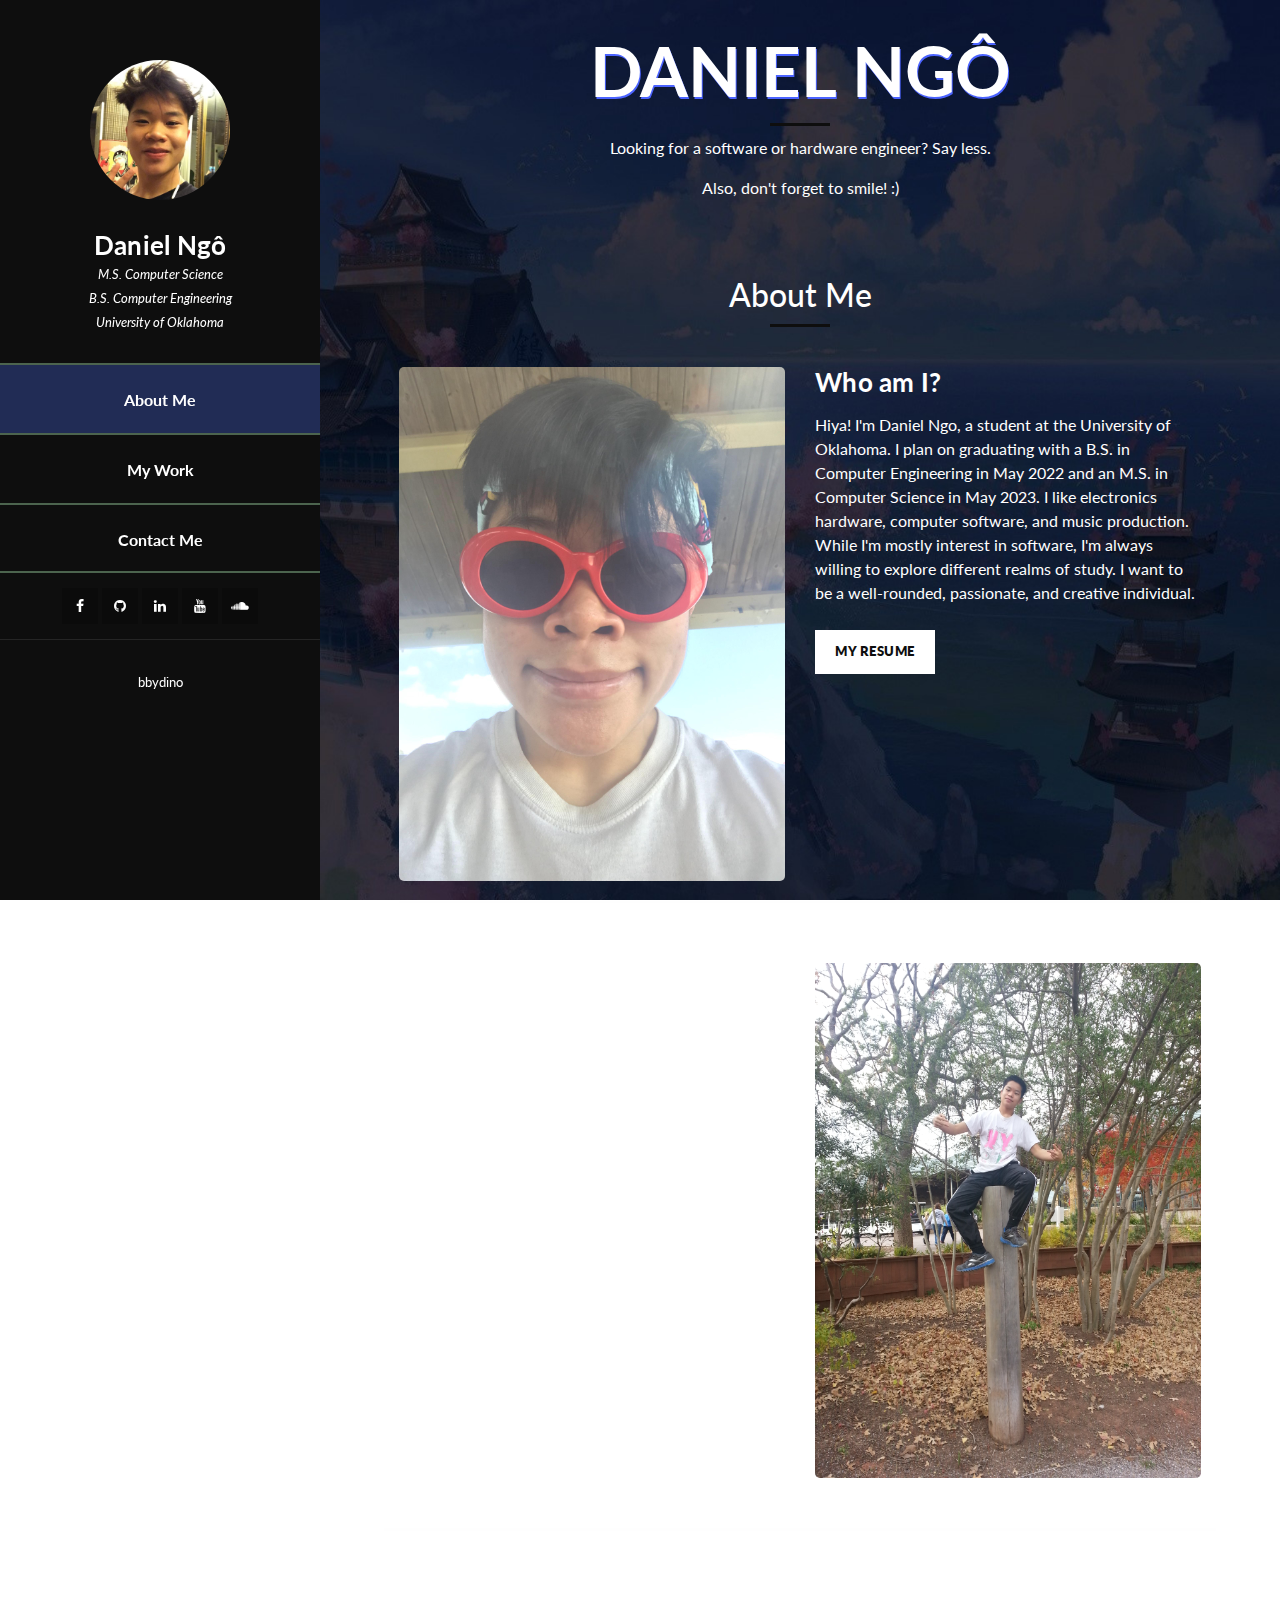
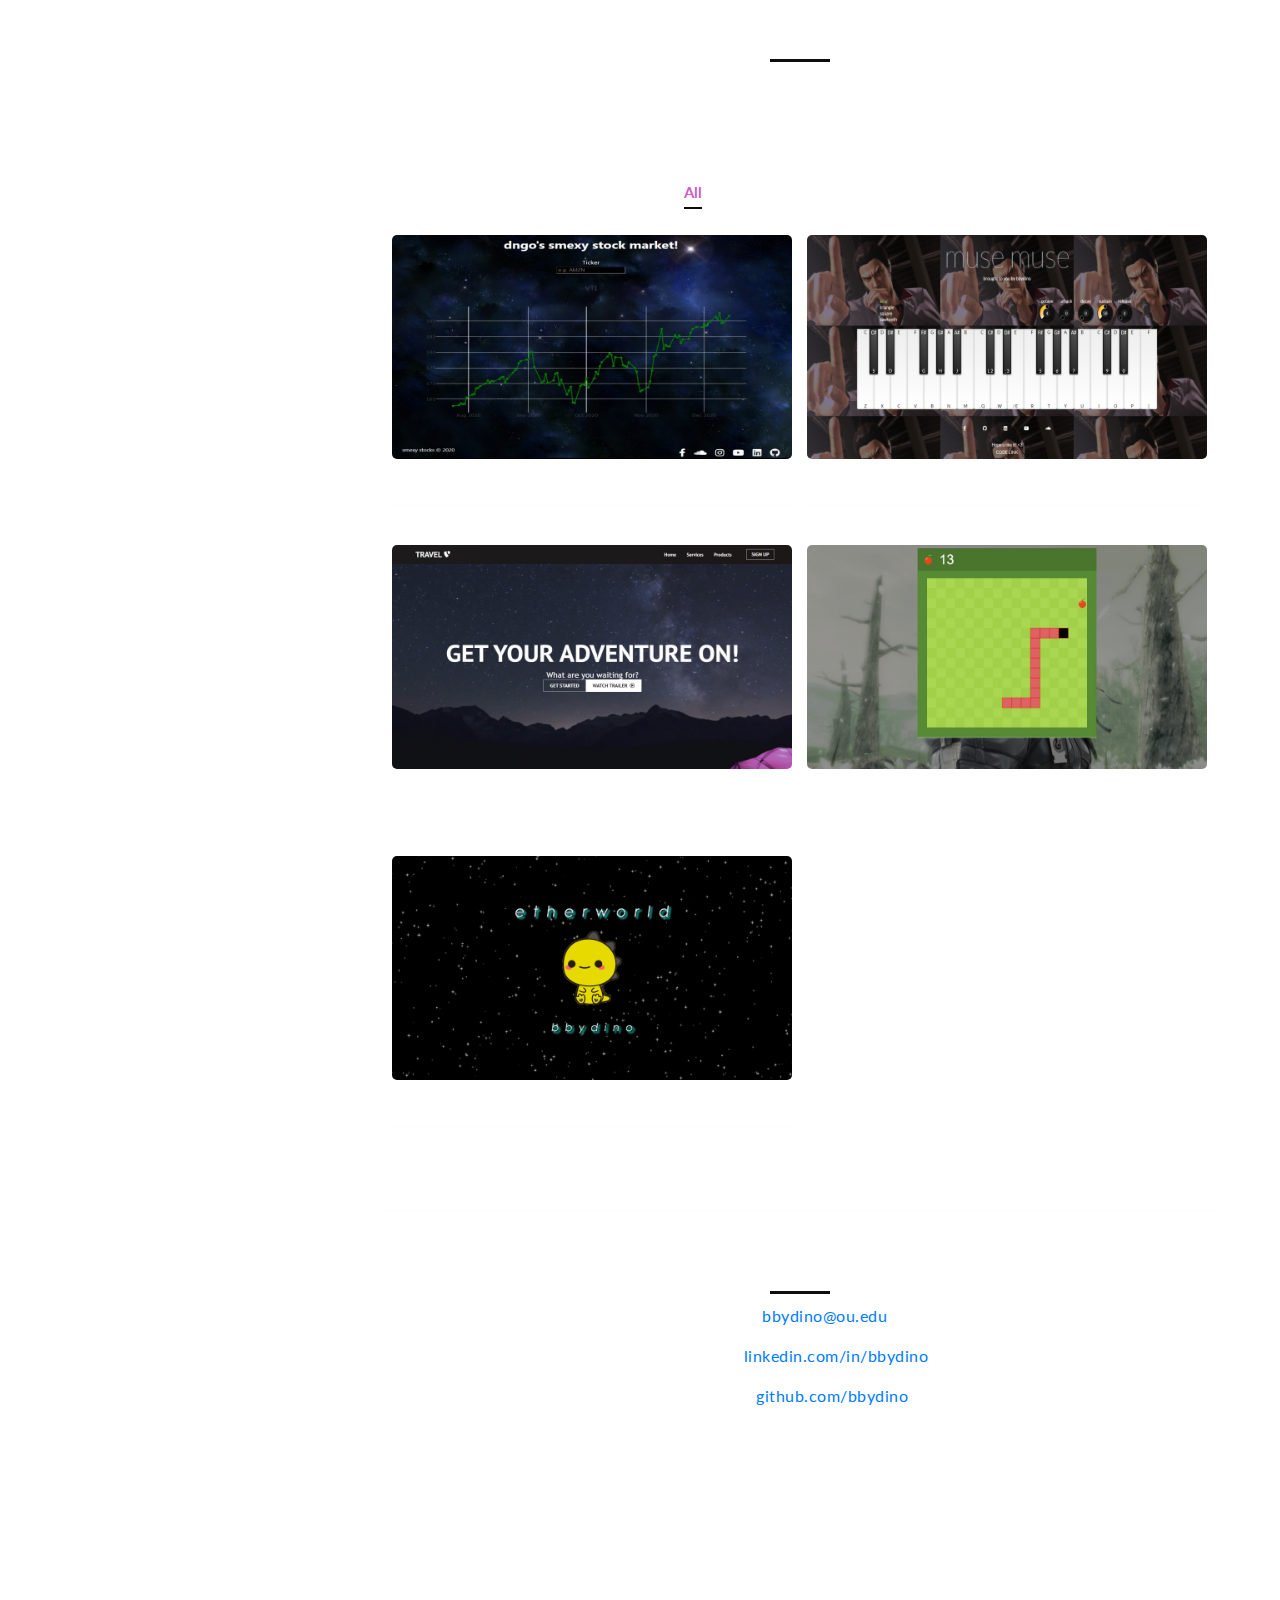
==== index.html @ cb44afbd "update bio, refactor links" ====
<!DOCTYPE html>
<html lang="en">
  <head>
    <meta charset="utf-8" />
    <meta
      name="viewport"
      content="width=device-width, initial-scale=1, shrink-to-fit=no"
    />
    <meta name="description" content="" />
    <meta name="author" content="" />
    <link
      href="https://fonts.googleapis.com/css?family=Lato:100,300,400,700,900"
      rel="stylesheet"
    />

    <title>dngo's website</title>
    <!-- favicon -->
    <link rel="shortcut icon" type="image/jpg" href="assets/icon/favicon.ico" />

    <!--Reflux Template:https://templatemo.com/tm-531-reflux-->
    <!-- Bootstrap core CSS -->
    <link href="vendor/bootstrap/css/bootstrap.css" rel="stylesheet" />

    <!-- Additional CSS Files -->
    <link rel="stylesheet" href="assets/css/fontawesome.css" />
    <link rel="stylesheet" href="assets/css/index.css" />
    <link rel="stylesheet" href="assets/css/owl.css" />
    <link rel="stylesheet" href="assets/css/lightbox.css" />
  </head>

  <body>
    <div id="page-wrapper">
      <!-- Sidebar Menu -->
      <div class="responsive-nav">
        <i class="fa fa-bars" id="menu-toggle"></i>
        <div id="menu" class="menu">
          <i class="fa fa-times" id="menu-close"></i>
          <div class="container">
            <div class="image">
              <a
                href="https://drive.google.com/file/d/1GhgTKdZ8LrlodWj_olLoWz854H2quX6W/view"
                target="_blank"
              >
                <img
                  src="assets/images/me.jpg"
                  alt="my-beautiful-pic"
                  title="Click to view my resume!"
              /></a>
            </div>
            <div class="author-content">
              <h4>Daniel Ngô</h4>
              <span>M.S. Computer Science</span><br />
              <span>B.S. Computer Engineering</span><br />
              <span>University of Oklahoma</span><br />
            </div>
            <nav class="main-nav" role="navigation">
              <ul class="main-menu">
                <li><a href="#section1">About Me</a></li>
                <!-- <li><a href="#section2">My Skills</a></li> -->
                <li><a href="#section3">My Work</a></li>
                <li><a href="#section4">Contact Me</a></li>
              </ul>
            </nav>
            <div class="social-network">
              <ul class="soial-icons">
                <li>
                  <a
                    href="https://www.youtube.com/watch?v=dQw4w9WgXcQ"
                    target="_blank"
                    ><i class="fa fa-facebook"></i
                  ></a>
                </li>
                <li>
                  <a href="https://github.com/bbydino" target="_blank"
                    ><i class="fa fa-github"></i
                  ></a>
                </li>
                <li>
                  <a href="https://www.linkedin.com/in/bbydino/" target="_blank"
                    ><i class="fa fa-linkedin"></i
                  ></a>
                </li>
                <li>
                  <a
                    href="https://www.youtube.com/channel/UCTwC-PFmfAUMYmHUl1r_cZw"
                    target="_blank"
                  >
                    <i class="fa fa-youtube"></i>
                  </a>
                </li>
                <li>
                  <a href="https://soundcloud.com/bbydinobeats" target="_blank"
                    ><i class="fa fa-soundcloud"></i
                  ></a>
                </li>
              </ul>
            </div>
            <div class="copyright-text">
              <p>bbydino</p>
            </div>
          </div>
        </div>
      </div>

      <!--ABOUT ME-->
      <section class="section about-me" data-section="section1">
        <div class="container">
          <div class="section-heading">
            <h1>DANIEL NGÔ</h1>
            <div class="line-dec"></div>
            <p>Looking for a software or hardware engineer? Say less.</p>
            <p>Also, don't forget to smile! :)</p>
          </div>
          <div class="section-heading">
            <h2>About Me</h2>
            <div class="line-dec"></div>
          </div>
          <div class="left-image-post">
            <div class="row">
              <div class="col-md-6">
                <div class="left-image">
                  <img
                    src="assets/images/handsome_man.jpg"
                    alt="me being a nerd"
                  />
                </div>
              </div>
              <div class="col-md-6">
                <div class="right-text">
                  <h4>Who am I?</h4>
                  <p>
                    Hiya! I'm Daniel Ngo, a student at the University of
                    Oklahoma. I plan on graduating with a B.S. in Computer
                    Engineering in May 2022 and an M.S. in Computer Science in
                    May 2023. I like electronics hardware, computer software,
                    and music production. While I'm mostly interest in software,
                    I'm always willing to explore different realms of study. I
                    want to be a well-rounded, passionate, and creative
                    individual.
                  </p>
                  <div class="white-button">
                    <a
                      href="https://drive.google.com/file/d/1GhgTKdZ8LrlodWj_olLoWz854H2quX6W/view"
                      target="_blank"
                      >My Resume</a
                    >
                  </div>
                </div>
              </div>
            </div>
          </div>
          <div class="right-image-post">
            <div class="row">
              <div class="col-md-6">
                <div class="left-text">
                  <h4>The origins of <i>bbydino</i></h4>
                  <p>
                    My nickname is bbydino, pronounced as "baby dino". When I
                    was 13, some of my friends told me that I looked like
                    mixture of a duck and a dinosaur, which I thought was pretty
                    funny. They called me 'duckosaurus', but I was like, "yo
                    that doesn't sound as swaggy." Since people also said that I
                    had a baby face (still do), they called me 'baby dinosaur'.
                    But 'baby dinosaur' still didn't feel cool enough, so
                    voila--the birth of bbydino.
                  </p>
                  <!-- <div class="white-button">
                  <a href="#">Read More</a>
                </div> -->
                </div>
              </div>
              <div class="col-md-6">
                <div class="right-image">
                  <img
                    src="assets/images/bbydino_climbs_a_stick.jpg"
                    alt="a baby dinosaur. or duckosaurus?"
                  />
                </div>
              </div>
            </div>
          </div>
        </div>
      </section>

      <!--SKILLZ-->
      <!--<section class="section my-services" data-section="section2">
      <div class="container">
        <div class="section-heading">
          <h2>My Skills</h2>
          <div class="line-dec"></div>
          <span></span>
        </div>
        <div class="row">
          <div class="col-md-6">
            <div class="service-item">
              <div class="second-service-icon service-icon"></div>
              <h4></h4>
              <p>
              </p>
            </div>
          </div>
        </div>
      </div>
    </section>-->

      <!--PROJECTS-->
      <section class="section my-work" data-section="section3">
        <div class="container">
          <div class="section-heading">
            <h2>My Work</h2>
            <div class="line-dec"></div>
            <span>
              I don't have too many projects, but ya gotta start somewhere, am I
              right? Here is some of my work!
            </span>
          </div>
          <div class="row">
            <div class="isotope-wrapper">
              <form class="isotope-toolbar">
                <label
                  ><input
                    type="radio"
                    data-type="*"
                    checked=""
                    name="isotope-filter"
                  />
                  <span>all</span></label
                >
                <label
                  ><input
                    type="radio"
                    data-type="software"
                    name="isotope-filter"
                  />
                  <span>software</span></label
                >
                <label
                  ><input
                    type="radio"
                    data-type="music"
                    name="isotope-filter"
                  />
                  <span>music</span></label
                >
                <label
                  ><input
                    type="radio"
                    data-type="other"
                    name="isotope-filter"
                  />
                  <span>other</span></label
                >
              </form>
              <div class="isotope-box">
                <div class="isotope-item" data-type="software">
                  <figure class="snip1321">
                    <img
                      src="assets/images/smexy-stock-market.jpg"
                      alt="smexy-stock-market"
                    />
                    <figcaption>
                      <a
                        href="https://bbydino.github.io/smexy-stock-market/"
                        target="_blank"
                      >
                        <i class="fa fa-code"></i>
                        <h4>smexy stock market</h4>
                        <h6>React.js, Plotly.js</h6>
                      </a>
                      <span
                        >Web application built with React.js and Plotly.js that
                        uses AlphaVantage API calls to plot the 5-month history
                        of a NASDAQ stock.</span
                      >
                    </figcaption>
                  </figure>
                </div>
                <div class="isotope-item" data-type="software">
                  <figure class="snip1321">
                    <img src="assets/images/muse-muse.jpg" alt="muse-muse" />
                    <figcaption>
                      <a
                        href="https://bbydino.github.io/muse-muse"
                        target="_blank"
                      >
                        <i class="fa fa-code"></i>
                        <h4>muse muse</h4>
                        <h6>HTML5, CSS3, JavaScript</h6>
                      </a>
                      <span
                        >Polyphonic synthesizer with ADSR controls built with
                        WebAudio API!</span
                      >
                    </figcaption>
                  </figure>
                </div>
                <div class="isotope-item" data-type="software">
                  <figure class="snip1321">
                    <img
                      src="assets/images/react-travel-website.jpg"
                      alt="travel-web-app"
                    />
                    <figcaption>
                      <a
                        href="https://bbydino.github.io/react-travel-website"
                        target="_blank"
                      >
                        <i class="fa fa-code"></i>
                        <h4>travel website</h4>
                        <h6>React.js</h6>
                      </a>
                      <span
                        >Travel front-end web application built with
                        React.js.</span
                      >
                    </figcaption>
                  </figure>
                </div>
                <div class="isotope-item" data-type="software">
                  <figure class="snip1321">
                    <img
                      src="assets/images/snake-eater.jpg"
                      alt="snake-eater"
                    />
                    <figcaption>
                      <a
                        href="https://bbydino.github.io/snakeEater/"
                        target="_blank"
                      >
                        <i class="fa fa-code"></i>
                        <h4>snake eater</h4>
                        <h6>HTML5, CSS3, JavaScript</h6>
                      </a>
                      <span
                        >Snake game created with HTML5, CSS3, and Vanilla
                        JavaScript. Eat the apple and don't hit yourself or the
                        walls!</span
                      >
                    </figcaption>
                  </figure>
                </div>
                <div class="isotope-item" data-type="music">
                  <figure class="snip1321">
                    <img src="assets/images/etherworld.jpg" alt="etherworld" />
                    <figcaption>
                      <a
                        href="https://www.youtube.com/watch?v=NGUP_vxTa7c&ab_channel=bbydino"
                        target="_blank"
                      >
                        <i class="fa fa-music"></i>
                        <h4>etherworld [full beat tape]</h4>
                        <h6>FL Studio</h6>
                      </a>
                      <span
                        >chill, vibey hip-hop and dance beats, packed into 41
                        minutes!</span
                      >
                    </figcaption>
                  </figure>
                </div>
              </div>
            </div>
          </div>
        </div>
      </section>

      <!--CONTACT-->
      <section class="section contact-me" data-section="section4">
        <div class="container">
          <div class="section-heading">
            <h2>Contact Me</h2>
            <div class="line-dec"></div>
            <span>
              <p>
                Email:
                <a href="mailto:bbydino@ou.edu" target="_blank"
                  >bbydino@ou.edu</a
                >
              </p>
              <p>
                LinkedIn:
                <a href="https://www.linkedin.com/in/bbydino/" target="_blank"
                  >linkedin.com/in/bbydino</a
                >
              </p>
              <p>
                GitHub:
                <a href="https://github.com/bbydino" target="_blank"
                  >github.com/bbydino</a
                >
              </p>
            </span>
          </div>
        </div>
      </section>
    </div>

    <!-- Scripts -->
    <!-- Bootstrap core JavaScript -->
    <script src="vendor/jquery/jquery.js"></script>
    <script src="vendor/bootstrap/js/bootstrap.js"></script>

    <script src="assets/js/isotope.min.js"></script>
    <script src="assets/js/owl-carousel.js"></script>
    <script src="assets/js/lightbox.js"></script>
    <script src="assets/js/custom.js"></script>
    <script>
      //according to loftblog tut
      $(".main-menu li:first").addClass("active");

      var showSection = function showSection(section, isAnimate) {
        var direction = section.replace(/#/, ""),
          reqSection = $(".section").filter(
            '[data-section="' + direction + '"]'
          ),
          reqSectionPos = reqSection.offset().top - 0;

        if (isAnimate) {
          $("body, html").animate(
            {
              scrollTop: reqSectionPos,
            },
            800
          );
        } else {
          $("body, html").scrollTop(reqSectionPos);
        }
      };

      var checkSection = function checkSection() {
        $(".section").each(function () {
          var $this = $(this),
            topEdge = $this.offset().top - 80,
            bottomEdge = topEdge + $this.height(),
            wScroll = $(window).scrollTop();
          if (topEdge < wScroll && bottomEdge > wScroll) {
            var currentId = $this.data("section"),
              reqLink = $("a").filter("[href*=\\#" + currentId + "]");
            reqLink
              .closest("li")
              .addClass("active")
              .siblings()
              .removeClass("active");
          }
        });
      };

      $(".main-menu").on("click", "a", function (e) {
        e.preventDefault();
        showSection($(this).attr("href"), true);
      });

      $(window).scroll(function () {
        checkSection();
      });
    </script>
  </body>
</html>
---- assets/css/index.css ----
/*

https://templatemo.com/

modified by dngo

*/

@import url(fontawesome.css);
@import url("https://fonts.googleapis.com/css?family=Lato:100,300,400,700,900");

body {
  font-family: 'Lato', sans-serif;
}

#page-wrapper {
  background: url(../images/bg1.jpg) no-repeat center center fixed;
  -webkit-background-size: cover;
  -moz-background-size: cover;
  -o-background-size: cover;
  background-size: cover;
  width: 100%;
}


/* Basic */

body {
  overflow-x: hidden;
}

input,
select,
textarea {
  outline: none;
}

a,
a:hover {
  text-decoration: none;
}

p {
  font-size: 16px;
  line-height: 24px;
  color: #fff;
}

h4 {
  font-size: 26px;
  font-weight: 700;
  color: #fff;
  letter-spacing: 0.25px;
}

img {
  width: 100%;
  overflow: hidden;
}

ul {
  padding: 0;
  margin: 0;
  list-style: none;
}

ul li {
  display: inline-block;
}

html {
  -webkit-box-sizing: border-box;
  -moz-box-sizing: border-box;
  box-sizing: border-box;
}

*,
*:before,
*:after {
  -webkit-box-sizing: inherit;
  -moz-box-sizing: inherit;
  box-sizing: inherit;
}

.clearfix {
  zoom: 1;
}

.clearfix:before,
.clearfix:after {
  content: "";
  display: table;
}

.clearfix:after {
  clear: both;
}

.container {
  margin: 0 auto;
}

.main-nav {
  text-align: center;
}

.main-nav li:last-child a {
  border-bottom: 2px solid #4c644e;
}

.main-nav li {
  display: block;
}

.main-nav li a {
  height: 70px;
  line-height: 70px;
  display: inline-block;
  font-size: 16px;
  font-weight: 700;
  color: #fff;
  width: 100%;
  transition: all 0.5s;
  border-top: 2px solid #4c644e;
}

.main-nav li:hover a,
.main-nav li.active a {
  background: #212c55;
  color: #fff;
}

/* Sidebar Menu */

.menu .image {
  margin-top: 60px;
}

.menu .image img {
  width: 140px;
  height: 140px;
  border-radius: 50%;
  text-align: center;
}

.menu .author-content {
  margin: 30px 0px 30px 0px;
}

.menu .author-content h4 {
  margin-bottom: 0px;
}

.menu .author-content span {
  font-size: 13px;
  font-style: italic;
  color: #fff;
}

.menu .social-network {
  margin-top: 15px;
}

.menu .social-network ul li {
  margin: 0 3px;
}

.menu .social-network ul li a {
  width: 40px;
  height: 40px;
  display: inline-block;
  text-align: center;
  line-height: 40px;
  background-color: #00000033;
  color: #fff;
  font-size: 14px;
  transition: all 0.5s;
}

.menu .social-network ul li a:hover {
  background-color: #fff;
  color: #3c4c85;
}

.menu .copyright-text {
  position: relative;
  margin-top: 15px;
}

.menu .copyright-text p {
  border-top: 1px solid #fafafa1a;
  display: inline-block;
  width: 100%;
  padding-left: 30px;
  padding-right: 30px;
  padding-top: 30px;
  font-size: 13px;
}

.menu:before,
.menu:after {
  content: "";
  display: table;
}

.menu:after {
  clear: both;
}

.menu a {
  text-decoration: none;
  color: inherit;
}

.menu {
  text-align: center;
}

.menu::-webkit-scrollbar {
  display: none;
}

.menu {
  left: 10%;
  -webkit-transition: -webkit-transform 233ms cubic-bezier(0, 0, 0.21, 1);
  -webkit-overflow-scrolling: touch;
  background-color: #0e0e0e;
  box-sizing: border-box;
  height: 100vh;
  max-height: 100vh !important;
  max-width: 80vw !important;
  min-width: 45px !important;
  outline: none;
  overflow-x: hidden !important;
  overflow-y: auto !important;
  padding: 0;
  position: fixed !important;
  top: calc(0px);
  width: 20%;
  will-change: transform;
  z-index: 9999 !important;
}

.menu-toggle {
  color: #fff;
  cursor: pointer;
  font-size: 25px;
  position: fixed;
  right: 25px;
  top: 25px;
}

#menu-toggle {
  z-index: 999;
  cursor: pointer;
  position: fixed;
  top: 0;
  left: 0;
  color: #0e0e0e;
  background-color: #3c4c85;
  width: 60px;
  height: 60px;
  text-align: center;
  display: inline-block;
  line-height: 60px;
}

.menu-close {
  cursor: pointer;
}

#menu-close {
  cursor: pointer;
  text-align: right;
  color: #0e0e0e;
  background-color: #3c4c85;
  width: 100%;
  height: 60px;
  text-align: center;
  display: inline-block;
  line-height: 60px;
}


/* Section */

.section {
  color: #fff;
  width: 55%;
  right: 10%;
  left: 35%;
  position: relative;
  min-height: 100vh;
  padding-bottom: 50px;
  border-bottom: 3px solid rgba(250, 250, 250, 0.25);
}

.section-heading {
  text-align: center;
  padding: 30px 20px 30px 20px;
}

.section-heading h1 {
  font-size: 69px;
  font-weight: 700;
  color: #fff;
  text-shadow: 1.5px 1.5px 0px #4b63ff;
}

.section-heading h2 {
  font-size: 32px;
  font-weight: 500;
  color: #fff;
}

.section-heading .line-dec {
  width: 60px;
  height: 3px;
  background-color: #0e0e0e;
  margin: 10px auto;
}

.section-heading span {
  margin-top: 5px;
  font-size: 16px;
  color: #fff;
  letter-spacing: 0.5px;
}


/* Buttons */

.white-button a {
  display: inline-block;
  padding: 12px 20px;
  background-color: #fff;
  color: #0e0e0e;
  font-size: 13px;
  font-weight: 800;
  letter-spacing: 0.5px;
  text-transform: uppercase;
  transition: all 0.5s;
}

.white-button a:hover {
  background-color: #0e0e0e;
  color: #fff;
}

button {
  display: inline-block;
  padding: 10px 20px;
  background-color: #fff;
  color: #0e0e0e;
  font-size: 12px;
  font-weight: 800;
  letter-spacing: 0.5px;
  text-transform: uppercase;
  transition: all 0.5s;
  border: none;
  outline: none;
  cursor: pointer;
}

button:hover {
  outline: none;
  background-color: #0e0e0e;
  color: #fff;
}

/* Left & Right Post */

.right-image-post {
  margin-top: 20px;
  padding-top: 60px;
  border-top: 2px solid #fafafa1a;
}

.left-image img,
.right-image img {
  border-radius: 5px;
}

.right-image-post h4,
.left-image-post h4 {
  margin-top: 30px;
}

.right-image-post p,
.left-image-post p {
  margin-top: 20px;
}

.right-image-post .white-button,
.left-image-post .white-button {
  margin-top: 30px;
}


/* Services */

.my-services .col-md-6 {
  padding-left: 5px;
  padding-right: 5px;
}

.service-item {
  margin-bottom: 10px;
  padding: 50px;
  background-color: #fafafa1a;
  transition: all 0.5s;
}

.service-item h4 {
  transition: all 0.5s;
}

.service-item p {
  transition: all 0.5s;
}

.service-item:hover {
  background-color: #fff;
}

.service-item:hover h4 {
  color: #1e1e1e;
}

.service-item:hover p {
  color: #4a4a4a;
}

.service-item .service-icon {
  width: 70px;
  height: 70px;
  display: inline-block;
  margin-bottom: 30px;
  background-size: cover;
  background-repeat: no-repeat;
  transition: all 0.5s;
}

.service-item .first-service-icon {
  background-image: url(../images/first-white-icon.png);
}

.service-item:hover .first-service-icon {
  background-image: url(../images/first-main-icon.png);
}

.service-item .second-service-icon {
  background-image: url(../images/second-white-icon.png);
}

.service-item:hover .second-service-icon {
  background-image: url(../images/second-main-icon.png);
}

.service-item .third-service-icon {
  background-image: url(../images/third-white-icon.png);
}

.service-item:hover .third-service-icon {
  background-image: url(../images/third-main-icon.png);
}

.service-item .fourth-service-icon {
  background-image: url(../images/fourth-white-icon.png);
}

.service-item:hover .fourth-service-icon {
  background-image: url(../images/fourth-main-icon.png);
}

/* My Work */

section.my-work .section-heading {
  text-align: center;
  padding: 80px 45px 50px 45px;
}

.isotope-wrapper {
  position: relative;
  width: 100%;
  margin: auto;
}

.isotope-toolbar input[type="radio"] {
  display: none;
}

.isotope-toolbar span {
  text-transform: capitalize;
  display: inline-block;
  margin-right: 15px;
  padding-bottom: 3px;
  font-size: 15px;
  font-weight: 700;
  border-bottom: 2px solid transparent;
  transform: ease-in-out 0.5s;
  cursor: pointer;
}

.isotope-toolbar input[type="radio"]:checked+span {
  color: #ce5dc4;
  border-bottom: 2px solid #0e0e0e;
}

.isotope-box {
  position: relative;
  width: 100%;
}

.isotope-toolbar {
  text-align: center;
  margin: 10px;
}

.isotope-toolbar p {
  border-top: 1px solid #fff;
  padding-top: 15px;
}

.isotope-toolbar a {
  color: #fff;
}

.isotope-item {
  position: relative;
  width: 48%;
  margin: 1%;
  border-bottom: 2px solid #fafafa1a;
  padding-bottom: 30px;
  margin-bottom: 30px;
}

.isotope-item img {
  top: 0;
  left: 0;
  width: 100%;
  height: 100%;
  border-radius: 5px;
}

.lazyload {
  background: #f7f7f7;
}

.lazyloading {
  background: #f7f7f7 url(//afarkas.github.io/lazysizes/assets/imgs/loader.gif) no-repeat center;
  min-height: 60px;
}

figure.snip1321 {
  overflow: hidden;
  text-align: center;
  -webkit-perspective: 50em;
  perspective: 50em;
}

figure.snip1321 * {
  -webkit-box-sizing: padding-box;
  box-sizing: padding-box;
  -webkit-transition: all 0.2s ease-out;
  transition: all 0.2s ease-out;
}

figure.snip1321 figcaption {
  top: 50%;
  left: 20px;
  right: 20px;
  position: absolute;
  opacity: 0;
  z-index: 1;
}

figure.snip1321 h4 {
  margin-top: 15px;
  margin-bottom: 5px;
  color: #232323;
}

figure.snip1321 h6 {
  margin-top: 5px;
  margin-bottom: 5px;
  color: #5983e4;
}

figure.snip1321 span {
  font-size: 14px;
  font-style: italic;
  display: block;
  color: #7a7a7a;
}

figure.snip1321 i {
  position: relative !important;
  font-size: 18px;
  background-color: #0e0e0e;
  width: 40px;
  height: 40px;
  display: inline-block;
  text-align: center;
  line-height: 40px;
  border-radius: 5px;
  color: #ce5dc4;
}

figure.snip1321:after {
  background-color: #e2fffd;
  position: absolute;
  content: "";
  display: block;
  top: 20px;
  left: 20px;
  right: 20px;
  bottom: 20px;
  -webkit-transition: all 0.4s ease-in-out;
  transition: all 0.4s ease-in-out;
  -webkit-transform: rotateX(-90deg);
  transform: rotateX(-90deg);
  -webkit-transform-origin: 50% 50%;
  -ms-transform-origin: 50% 50%;
  transform-origin: 50% 50%;
  opacity: 0;
}

figure.snip1321 a {
  left: 0;
  right: 0;
  top: 0;
  bottom: 0;
  z-index: 1;
}

figure.snip1321:hover figcaption,
figure.snip1321.hover figcaption {
  -webkit-transform: translateY(-50%);
  transform: translateY(-50%);
  opacity: 1;
  -webkit-transition-delay: 0.2s;
  transition-delay: 0.2s;
}

figure.snip1321:hover:after,
figure.snip1321.hover:after {
  -webkit-transform: rotateX(0);
  transform: rotateX(0);
  opacity: 0.9;
}


/* Contact Me */

section.contact-me {
  border-bottom: none;
}

#contact input {
  background-color: #fafafa1a;
  border: 1px solid #fafafa;
  border-radius: 0px;
  margin-bottom: 30px;
  color: #fff;
  font-size: 14px;
  height: 40px;
  line-height: 40px;
  width: 100%;
  padding-left: 15px;
}

#contact input:focus {
  outline: none;
  box-shadow: none;
}

#contact textarea {
  background-color: #fafafa1a;
  border: 1px solid #fafafa;
  border-radius: 0px;
  margin-bottom: 30px;
  color: #fff;
  font-size: 14px;
  height: 180px;
  max-height: 220px;
  line-height: 40px;
  width: 100%;
  padding-left: 15px;
}

#contact textarea:focus {
  outline: none;
  box-shadow: none;
}

#contact {
  text-align: center;
}

@media screen and (max-width: 1680px) {
  .menu {
    left: 5%;
  }

  .section {
    color: #fff;
    width: 65%;
    right: 5%;
    left: 30%;
  }
}

@media screen and (max-width: 1680px) and (min-width: 846px) {
  .menu .social-network ul li a {
    width: 36px;
    height: 36px;
    line-height: 36px;
  }

  .menu .social-network ul li {
    margin: 0;
  }

  .menu .image {
    margin-top: 60px;
  }
}

@media screen and (max-width: 1280px) {
  .menu {
    left: 0%;
  }

  .right-image-post h4,
  .left-image-post h4 {
    margin-top: 0px;
  }

  .right-image-post p,
  .left-image-post p {
    margin-top: 15px;
  }

  .right-image-post .white-button,
  .left-image-post .white-button {
    margin-top: 25px;
  }

}

.menu .container {
  padding-left: 0;
  padding-right: 0;
}

@media screen and (max-width: 1280px) and (min-width: 846px) {
  .menu {
    width: 25%;
  }
}

#menu-toggle,
#menu-close {
  display: none;
}

@media screen and (max-width: 845px) {

  #menu-toggle,
  #menu-close {
    display: inline-block;
  }

  .menu {
    width: 320px;
    -webkit-transform: translateX(-100%) !important;
    transform: translateX(-100%) !important;
    transition: -webkit-transform 233ms cubic-bezier(0, 0, 0.21, 1);
    transition: transform 233ms cubic-bezier(0, 0, 0.21, 1);
    transition: transform 233ms cubic-bezier(0, 0, 0.21, 1), -webkit-transform 233ms cubic-bezier(0, 0, 0.21, 1);
  }

  .menu .image {
    margin-top: 40px;
  }

  .menu .image img {
    width: 120px;
    height: 120px;
  }

  .menu .author-content {
    margin: 20px 0px 40px 0px;
  }

  .menu .container {
    padding-left: 15px;
    padding-right: 15px;
  }

  .menu.open {
    display: inline-block;
    -webkit-transform: translateX(0) !important;
    transform: translateX(0) !important;
  }

  .responsive-nav {
    display: inline-block;
  }

  .section {
    width: 94%;
    right: 3%;
    left: 3%;
  }

  .isotope-item {
    width: 94%;
    margin: 3%;
  }

  .left-image-post img {
    margin-bottom: 30px;
  }

  .right-image-post img {
    margin-top: 30px;
  }

  .isotope-item {
    border-bottom: none;
    text-align: center;
  }

  .isotope-toolbar {
    margin-bottom: 20px;
  }
}
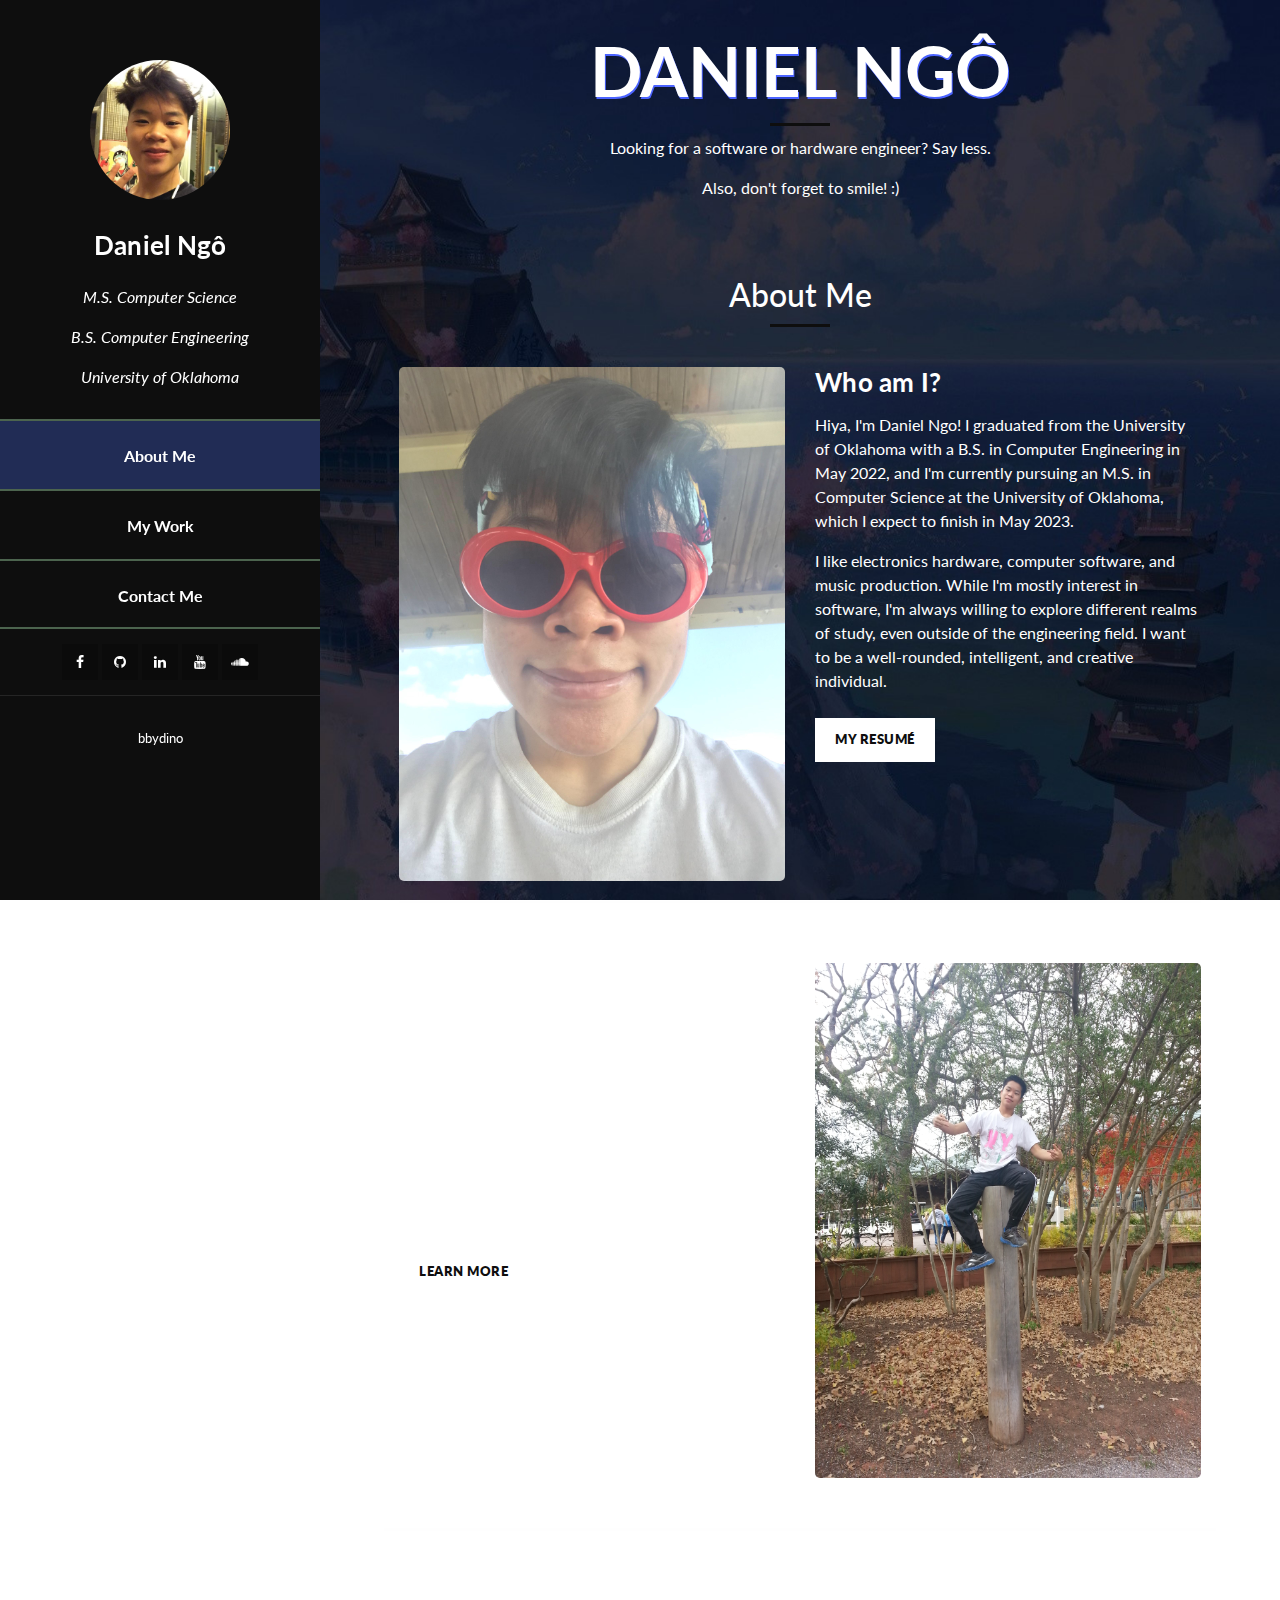
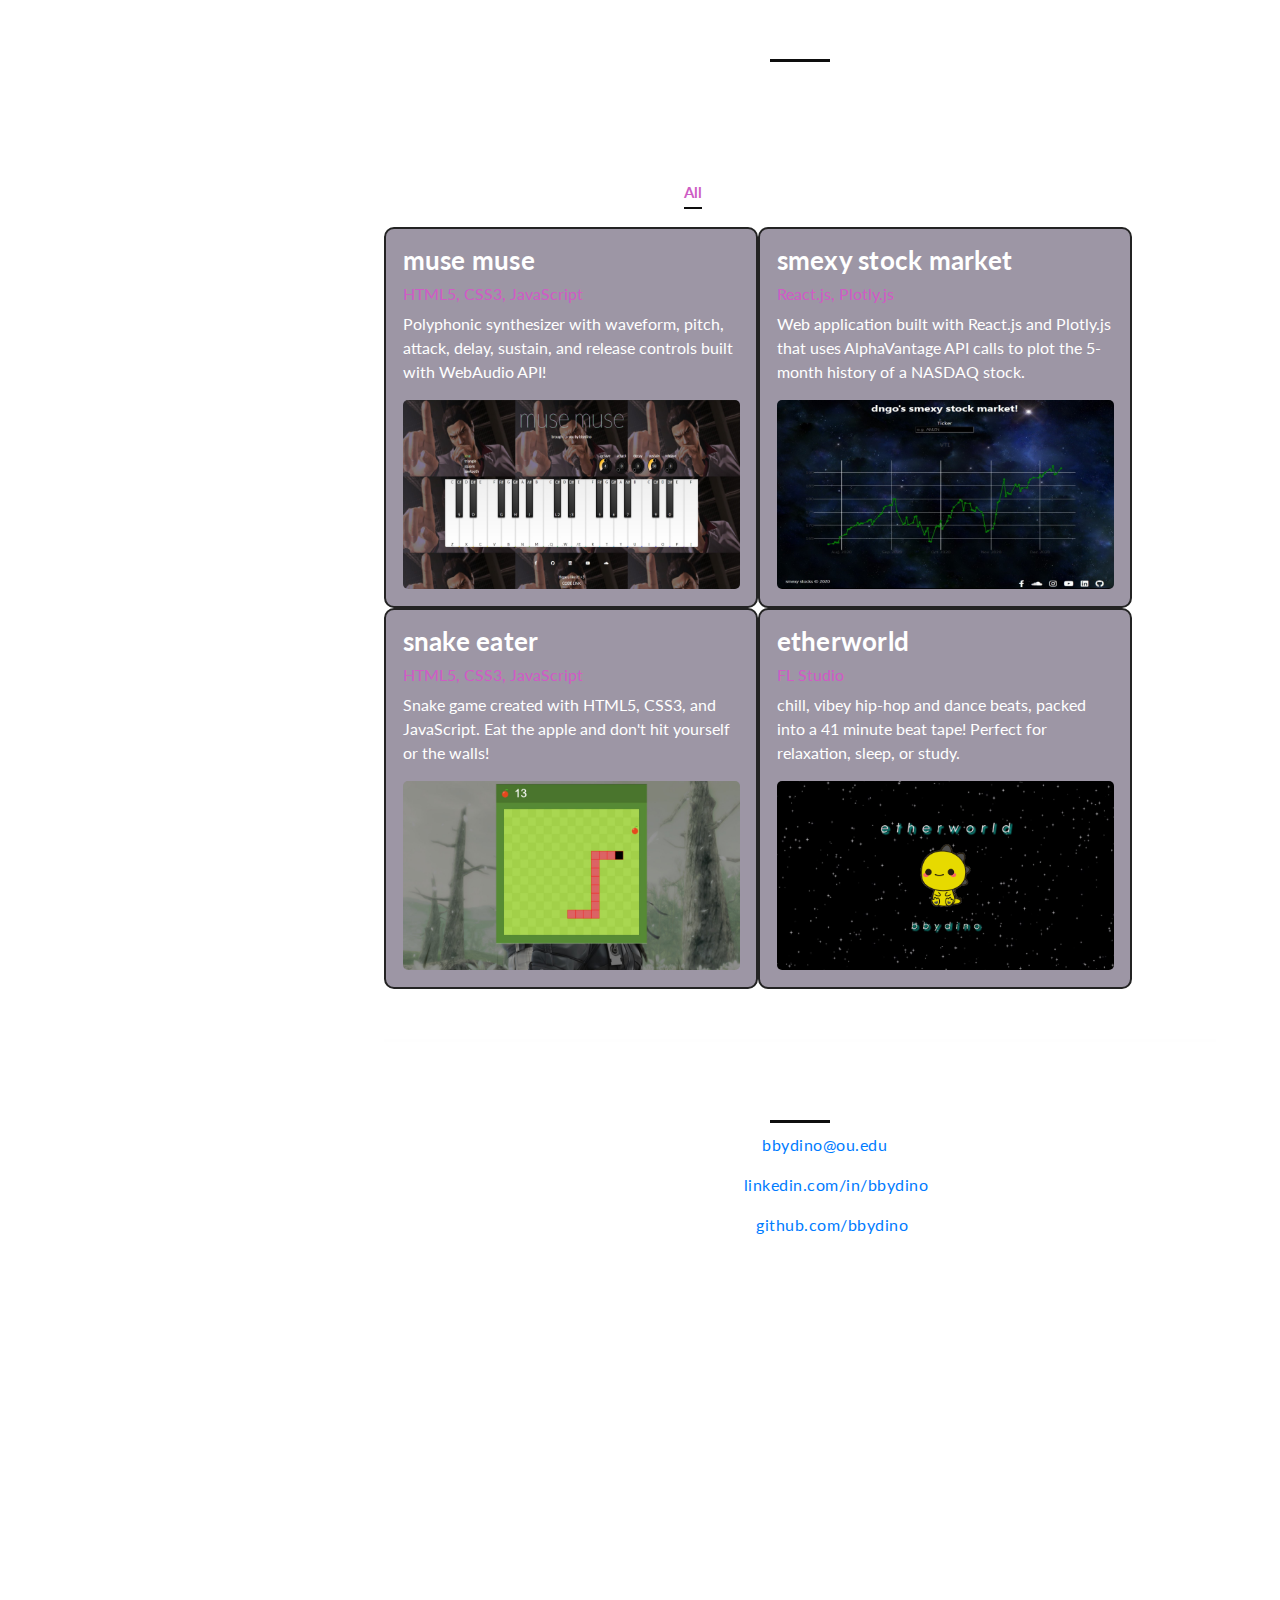
==== commit d4523d0b: "update portfolio" ====
--- a/index.html
+++ b/index.html
@@ -38,20 +38,24 @@
           <div class="container">
             <div class="image">
               <a
-                href="https://drive.google.com/file/d/1GhgTKdZ8LrlodWj_olLoWz854H2quX6W/view"
+                href="https://drive.google.com/file/d/1wBU7l2FKnvH_5rLoYobMo-94vIuB-Ub2/view"
                 target="_blank"
               >
                 <img
                   src="assets/images/me.jpg"
                   alt="my-beautiful-pic"
                   title="Click to view my resume!"
-              /></a>
+                />
+              </a>
             </div>
             <div class="author-content">
               <h4>Daniel Ngô</h4>
-              <span>M.S. Computer Science</span><br />
-              <span>B.S. Computer Engineering</span><br />
-              <span>University of Oklahoma</span><br />
+              <br />
+              <p><i>M.S. Computer Science</i></p>
+              <p><i>B.S. Computer Engineering</i></p>
+              <a href="https://www.ou.edu/" target="_blank">
+                <p><i>University of Oklahoma</i></p>
+              </a>
             </div>
             <nav class="main-nav" role="navigation">
               <ul class="main-menu">
@@ -67,18 +71,22 @@
                   <a
                     href="https://www.youtube.com/watch?v=dQw4w9WgXcQ"
                     target="_blank"
-                    ><i class="fa fa-facebook"></i
-                  ></a>
+                  >
+                    <i class="fa fa-facebook"></i>
+                  </a>
                 </li>
                 <li>
-                  <a href="https://github.com/bbydino" target="_blank"
-                    ><i class="fa fa-github"></i
-                  ></a>
+                  <a href="https://github.com/bbydino" target="_blank">
+                    <i class="fa fa-github"></i>
+                  </a>
                 </li>
                 <li>
-                  <a href="https://www.linkedin.com/in/bbydino/" target="_blank"
-                    ><i class="fa fa-linkedin"></i
-                  ></a>
+                  <a
+                    href="https://www.linkedin.com/in/bbydino/"
+                    target="_blank"
+                  >
+                    <i class="fa fa-linkedin"></i>
+                  </a>
                 </li>
                 <li>
                   <a
@@ -89,9 +97,9 @@
                   </a>
                 </li>
                 <li>
-                  <a href="https://soundcloud.com/bbydinobeats" target="_blank"
-                    ><i class="fa fa-soundcloud"></i
-                  ></a>
+                  <a href="https://soundcloud.com/bbydinobeats" target="_blank">
+                    <i class="fa fa-soundcloud"></i>
+                  </a>
                 </li>
               </ul>
             </div>
@@ -129,21 +137,26 @@
                 <div class="right-text">
                   <h4>Who am I?</h4>
                   <p>
-                    Hiya! I'm Daniel Ngo, a student at the University of
-                    Oklahoma. I plan on graduating with a B.S. in Computer
-                    Engineering in May 2022 and an M.S. in Computer Science in
-                    May 2023. I like electronics hardware, computer software,
-                    and music production. While I'm mostly interest in software,
-                    I'm always willing to explore different realms of study. I
-                    want to be a well-rounded, passionate, and creative
-                    individual.
+                    Hiya, I'm Daniel Ngo! I graduated from the University of
+                    Oklahoma with a B.S. in Computer Engineering in May 2022,
+                    and I'm currently pursuing an M.S. in Computer Science at
+                    the University of Oklahoma, which I expect to finish in May
+                    2023.
+                  </p>
+                  <p>
+                    I like electronics hardware, computer software, and music
+                    production. While I'm mostly interest in software, I'm
+                    always willing to explore different realms of study, even
+                    outside of the engineering field. I want to be a
+                    well-rounded, intelligent, and creative individual.
                   </p>
                   <div class="white-button">
                     <a
-                      href="https://drive.google.com/file/d/1GhgTKdZ8LrlodWj_olLoWz854H2quX6W/view"
+                      href="https://drive.google.com/file/d/1wBU7l2FKnvH_5rLoYobMo-94vIuB-Ub2/view"
                       target="_blank"
-                      >My Resume</a
                     >
+                      My Resumé
+                    </a>
                   </div>
                 </div>
               </div>
@@ -153,20 +166,33 @@
             <div class="row">
               <div class="col-md-6">
                 <div class="left-text">
-                  <h4>The origins of <i>bbydino</i></h4>
+                  <h4>
+                    The origins of
+                    <i>bbydino</i>
+                  </h4>
                   <p>
-                    My nickname is bbydino, pronounced as "baby dino". When I
-                    was 13, some of my friends told me that I looked like
-                    mixture of a duck and a dinosaur, which I thought was pretty
-                    funny. They called me 'duckosaurus', but I was like, "yo
-                    that doesn't sound as swaggy." Since people also said that I
-                    had a baby face (still do), they called me 'baby dinosaur'.
-                    But 'baby dinosaur' still didn't feel cool enough, so
-                    voila--the birth of bbydino.
+                    My nickname is
+                    <i>bbydino</i>
+                    , pronounced as "baby dino". When I was 13, some of my
+                    friends told me that I looked like mixture of a duck and a
+                    dinosaur, which I thought was pretty funny. They called me
+                    'duckosaurus', but I was like, "yo that doesn't sound as
+                    swaggy." Since people also said that I had a baby face
+                    (still do), they called me 'baby dinosaur'. But 'baby
+                    dinosaur' still didn't feel cool enough, so
+                    <i>voila</i>
+                    --the birth of
+                    <i><b>bbydino</b></i>
+                    .
                   </p>
-                  <!-- <div class="white-button">
-                  <a href="#">Read More</a>
-                </div> -->
+                  <div class="white-button">
+                    <a
+                      href="https://www.youtube.com/watch?v=nK4eHWKsfl0"
+                      target="_blank"
+                    >
+                      Learn More
+                    </a>
+                  </div>
                 </div>
               </div>
               <div class="col-md-6">
@@ -217,147 +243,100 @@
           <div class="row">
             <div class="isotope-wrapper">
               <form class="isotope-toolbar">
-                <label
-                  ><input
-                    type="radio"
-                    data-type="*"
-                    checked=""
-                    name="isotope-filter"
-                  />
-                  <span>all</span></label
-                >
-                <label
-                  ><input
+                <label>
+                  <input type="radio" data-type="*" name="isotope-filter" />
+                  <span>all</span>
+                </label>
+                <label>
+                  <input
                     type="radio"
                     data-type="software"
                     name="isotope-filter"
                   />
-                  <span>software</span></label
-                >
-                <label
-                  ><input
-                    type="radio"
-                    data-type="music"
-                    name="isotope-filter"
-                  />
-                  <span>music</span></label
-                >
-                <label
-                  ><input
-                    type="radio"
-                    data-type="other"
-                    name="isotope-filter"
-                  />
-                  <span>other</span></label
-                >
+                  <span>software</span>
+                </label>
+                <label>
+                  <input type="radio" data-type="music" name="isotope-filter" />
+                  <span>music</span>
+                </label>
+                <label>
+                  <input type="radio" data-type="other" name="isotope-filter" />
+                  <span>other</span>
+                </label>
               </form>
               <div class="isotope-box">
                 <div class="isotope-item" data-type="software">
-                  <figure class="snip1321">
-                    <img
-                      src="assets/images/smexy-stock-market.jpg"
-                      alt="smexy-stock-market"
-                    />
-                    <figcaption>
-                      <a
-                        href="https://bbydino.github.io/smexy-stock-market/"
-                        target="_blank"
-                      >
-                        <i class="fa fa-code"></i>
-                        <h4>smexy stock market</h4>
-                        <h6>React.js, Plotly.js</h6>
-                      </a>
-                      <span
-                        >Web application built with React.js and Plotly.js that
-                        uses AlphaVantage API calls to plot the 5-month history
-                        of a NASDAQ stock.</span
-                      >
-                    </figcaption>
-                  </figure>
+                  <a href="https://bbydino.github.io/muse-muse" target="_blank">
+                    <h4>muse muse</h4>
+                    <h6>HTML5, CSS3, JavaScript</h6>
+                    <p>
+                      Polyphonic synthesizer with waveform, pitch, attack,
+                      delay, sustain, and release controls built with WebAudio
+                      API!
+                    </p>
+                    <div>
+                      <img src="assets/images/muse-muse.jpg" alt="muse-muse" />
+                    </div>
+                  </a>
                 </div>
                 <div class="isotope-item" data-type="software">
-                  <figure class="snip1321">
-                    <img src="assets/images/muse-muse.jpg" alt="muse-muse" />
-                    <figcaption>
-                      <a
-                        href="https://bbydino.github.io/muse-muse"
-                        target="_blank"
-                      >
-                        <i class="fa fa-code"></i>
-                        <h4>muse muse</h4>
-                        <h6>HTML5, CSS3, JavaScript</h6>
-                      </a>
-                      <span
-                        >Polyphonic synthesizer with ADSR controls built with
-                        WebAudio API!</span
-                      >
-                    </figcaption>
-                  </figure>
+                  <a
+                    href="https://bbydino.github.io/smexy-stock-market/"
+                    target="_blank"
+                  >
+                    <h4>smexy stock market</h4>
+                    <h6>React.js, Plotly.js</h6>
+                    <p>
+                      Web application built with React.js and Plotly.js that
+                      uses AlphaVantage API calls to plot the 5-month history of
+                      a NASDAQ stock.
+                    </p>
+                    <div>
+                      <img
+                        src="assets/images/smexy-stock-market.jpg"
+                        alt="smexy-stock-market"
+                      />
+                    </div>
+                  </a>
                 </div>
                 <div class="isotope-item" data-type="software">
-                  <figure class="snip1321">
-                    <img
-                      src="assets/images/react-travel-website.jpg"
-                      alt="travel-web-app"
-                    />
-                    <figcaption>
-                      <a
-                        href="https://bbydino.github.io/react-travel-website"
-                        target="_blank"
-                      >
-                        <i class="fa fa-code"></i>
-                        <h4>travel website</h4>
-                        <h6>React.js</h6>
-                      </a>
-                      <span
-                        >Travel front-end web application built with
-                        React.js.</span
-                      >
-                    </figcaption>
-                  </figure>
-                </div>
-                <div class="isotope-item" data-type="software">
-                  <figure class="snip1321">
-                    <img
-                      src="assets/images/snake-eater.jpg"
-                      alt="snake-eater"
-                    />
-                    <figcaption>
-                      <a
-                        href="https://bbydino.github.io/snakeEater/"
-                        target="_blank"
-                      >
-                        <i class="fa fa-code"></i>
-                        <h4>snake eater</h4>
-                        <h6>HTML5, CSS3, JavaScript</h6>
-                      </a>
-                      <span
-                        >Snake game created with HTML5, CSS3, and Vanilla
-                        JavaScript. Eat the apple and don't hit yourself or the
-                        walls!</span
-                      >
-                    </figcaption>
-                  </figure>
-                </div>
-                <div class="isotope-item" data-type="music">
-                  <figure class="snip1321">
-                    <img src="assets/images/etherworld.jpg" alt="etherworld" />
-                    <figcaption>
-                      <a
-                        href="https://www.youtube.com/watch?v=NGUP_vxTa7c&ab_channel=bbydino"
-                        target="_blank"
-                      >
-                        <i class="fa fa-music"></i>
-                        <h4>etherworld [full beat tape]</h4>
-                        <h6>FL Studio</h6>
-                      </a>
-                      <span
-                        >chill, vibey hip-hop and dance beats, packed into 41
-                        minutes!</span
-                      >
-                    </figcaption>
-                  </figure>
-                </div>
+                  <a
+                    href="https://bbydino.github.io/snakeEater/"
+                    target="_blank"
+                  >
+                    <h4>snake eater</h4>
+                    <h6>HTML5, CSS3, JavaScript</h6>
+                    <p>
+                      Snake game created with HTML5, CSS3, and JavaScript. Eat
+                      the apple and don't hit yourself or the walls!
+                    </p>
+                    <div>
+                      <img
+                        src="assets/images/snake-eater.jpg"
+                        alt="snake-eater"
+                      />
+                    </div>
+                  </a>
+                </div>
+                <a
+                  href="https://www.youtube.com/watch?v=NGUP_vxTa7c&ab_channel=bbydino"
+                  target="_blank"
+                >
+                  <div class="isotope-item" data-type="music">
+                    <h4>etherworld</h4>
+                    <h6>FL Studio</h6>
+                    <p>
+                      chill, vibey hip-hop and dance beats, packed into a 41
+                      minute beat tape! Perfect for relaxation, sleep, or study.
+                    </p>
+                    <div>
+                      <img
+                        src="assets/images/etherworld.jpg"
+                        alt="etherworld"
+                      />
+                    </div>
+                  </div>
+                </a>
               </div>
             </div>
           </div>
@@ -373,21 +352,21 @@
             <span>
               <p>
                 Email:
-                <a href="mailto:bbydino@ou.edu" target="_blank"
-                  >bbydino@ou.edu</a
-                >
+                <a href="mailto:bbydino@ou.edu" target="_blank">
+                  bbydino@ou.edu
+                </a>
               </p>
               <p>
                 LinkedIn:
-                <a href="https://www.linkedin.com/in/bbydino/" target="_blank"
-                  >linkedin.com/in/bbydino</a
-                >
+                <a href="https://www.linkedin.com/in/bbydino/" target="_blank">
+                  linkedin.com/in/bbydino
+                </a>
               </p>
               <p>
                 GitHub:
-                <a href="https://github.com/bbydino" target="_blank"
-                  >github.com/bbydino</a
-                >
+                <a href="https://github.com/bbydino" target="_blank">
+                  github.com/bbydino
+                </a>
               </p>
             </span>
           </div>
@@ -405,10 +384,7 @@
     <script src="assets/js/lightbox.js"></script>
     <script src="assets/js/custom.js"></script>
     <script>
-      //according to loftblog tut
-      $(".main-menu li:first").addClass("active");
-
-      var showSection = function showSection(section, isAnimate) {
+      function showSection(section, isAnimate) {
         var direction = section.replace(/#/, ""),
           reqSection = $(".section").filter(
             '[data-section="' + direction + '"]'
@@ -425,9 +401,9 @@
         } else {
           $("body, html").scrollTop(reqSectionPos);
         }
-      };
-
-      var checkSection = function checkSection() {
+      }
+
+      function checkSection() {
         $(".section").each(function () {
           var $this = $(this),
             topEdge = $this.offset().top - 80,
@@ -443,7 +419,17 @@
               .removeClass("active");
           }
         });
-      };
+      }
+
+      function resizeHeights(selector) {
+        let heights = $(selector)
+          .map(function () {
+            return $(this).height();
+          })
+          .get();
+
+        $(selector).height(Math.max.apply(null, heights));
+      }
 
       $(".main-menu").on("click", "a", function (e) {
         e.preventDefault();
@@ -453,6 +439,16 @@
       $(window).scroll(function () {
         checkSection();
       });
+
+      $(".main-menu li:first").addClass("active");
+
+      $(window).load(function () {
+        // make isotope items same height
+        resizeHeights(".isotope-item");
+
+        // click "all" so position of isotope items is correct
+        $("input[data-type='*']").click();
+      });
     </script>
   </body>
 </html>
--- a/assets/css/index.css
+++ b/assets/css/index.css
@@ -10,7 +10,7 @@
 @import url("https://fonts.googleapis.com/css?family=Lato:100,300,400,700,900");
 
 body {
-  font-family: 'Lato', sans-serif;
+  font-family: "Lato", sans-serif;
 }
 
 #page-wrapper {
@@ -21,7 +21,6 @@
   background-size: cover;
   width: 100%;
 }
-
 
 /* Basic */
 
@@ -281,7 +280,6 @@
   line-height: 60px;
 }
 
-
 /* Section */
 
 .section {
@@ -326,7 +324,6 @@
   color: #fff;
   letter-spacing: 0.5px;
 }
-
 
 /* Buttons */
 
@@ -396,7 +393,6 @@
   margin-top: 30px;
 }
 
-
 /* Services */
 
 .my-services .col-md-6 {
@@ -502,7 +498,7 @@
   cursor: pointer;
 }
 
-.isotope-toolbar input[type="radio"]:checked+span {
+.isotope-toolbar input[type="radio"]:checked + span {
   color: #ce5dc4;
   border-bottom: 2px solid #0e0e0e;
 }
@@ -528,11 +524,20 @@
 
 .isotope-item {
   position: relative;
-  width: 48%;
-  margin: 1%;
-  border-bottom: 2px solid #fafafa1a;
-  padding-bottom: 30px;
-  margin-bottom: 30px;
+  width: 45%;
+  padding: 2%;
+  margin: 0;
+  background-color: #12002469;
+  border: 2px solid #232323;
+  border-radius: 10px;
+}
+
+.isotope-item:hover {
+  background-color: #2b005669;
+}
+
+.isotope-item h6 {
+  color: #ce5dc4;
 }
 
 .isotope-item img {
@@ -548,108 +553,10 @@
 }
 
 .lazyloading {
-  background: #f7f7f7 url(//afarkas.github.io/lazysizes/assets/imgs/loader.gif) no-repeat center;
+  background: #f7f7f7 url(//afarkas.github.io/lazysizes/assets/imgs/loader.gif)
+    no-repeat center;
   min-height: 60px;
 }
-
-figure.snip1321 {
-  overflow: hidden;
-  text-align: center;
-  -webkit-perspective: 50em;
-  perspective: 50em;
-}
-
-figure.snip1321 * {
-  -webkit-box-sizing: padding-box;
-  box-sizing: padding-box;
-  -webkit-transition: all 0.2s ease-out;
-  transition: all 0.2s ease-out;
-}
-
-figure.snip1321 figcaption {
-  top: 50%;
-  left: 20px;
-  right: 20px;
-  position: absolute;
-  opacity: 0;
-  z-index: 1;
-}
-
-figure.snip1321 h4 {
-  margin-top: 15px;
-  margin-bottom: 5px;
-  color: #232323;
-}
-
-figure.snip1321 h6 {
-  margin-top: 5px;
-  margin-bottom: 5px;
-  color: #5983e4;
-}
-
-figure.snip1321 span {
-  font-size: 14px;
-  font-style: italic;
-  display: block;
-  color: #7a7a7a;
-}
-
-figure.snip1321 i {
-  position: relative !important;
-  font-size: 18px;
-  background-color: #0e0e0e;
-  width: 40px;
-  height: 40px;
-  display: inline-block;
-  text-align: center;
-  line-height: 40px;
-  border-radius: 5px;
-  color: #ce5dc4;
-}
-
-figure.snip1321:after {
-  background-color: #e2fffd;
-  position: absolute;
-  content: "";
-  display: block;
-  top: 20px;
-  left: 20px;
-  right: 20px;
-  bottom: 20px;
-  -webkit-transition: all 0.4s ease-in-out;
-  transition: all 0.4s ease-in-out;
-  -webkit-transform: rotateX(-90deg);
-  transform: rotateX(-90deg);
-  -webkit-transform-origin: 50% 50%;
-  -ms-transform-origin: 50% 50%;
-  transform-origin: 50% 50%;
-  opacity: 0;
-}
-
-figure.snip1321 a {
-  left: 0;
-  right: 0;
-  top: 0;
-  bottom: 0;
-  z-index: 1;
-}
-
-figure.snip1321:hover figcaption,
-figure.snip1321.hover figcaption {
-  -webkit-transform: translateY(-50%);
-  transform: translateY(-50%);
-  opacity: 1;
-  -webkit-transition-delay: 0.2s;
-  transition-delay: 0.2s;
-}
-
-figure.snip1321:hover:after,
-figure.snip1321.hover:after {
-  -webkit-transform: rotateX(0);
-  transform: rotateX(0);
-  opacity: 0.9;
-}
-
 
 /* Contact Me */
 
@@ -746,7 +653,6 @@
   .left-image-post .white-button {
     margin-top: 25px;
   }
-
 }
 
 .menu .container {
@@ -766,7 +672,6 @@
 }
 
 @media screen and (max-width: 845px) {
-
   #menu-toggle,
   #menu-close {
     display: inline-block;
@@ -778,7 +683,8 @@
     transform: translateX(-100%) !important;
     transition: -webkit-transform 233ms cubic-bezier(0, 0, 0.21, 1);
     transition: transform 233ms cubic-bezier(0, 0, 0.21, 1);
-    transition: transform 233ms cubic-bezier(0, 0, 0.21, 1), -webkit-transform 233ms cubic-bezier(0, 0, 0.21, 1);
+    transition: transform 233ms cubic-bezier(0, 0, 0.21, 1),
+      -webkit-transform 233ms cubic-bezier(0, 0, 0.21, 1);
   }
 
   .menu .image {
@@ -836,4 +742,4 @@
   .isotope-toolbar {
     margin-bottom: 20px;
   }
-}+}
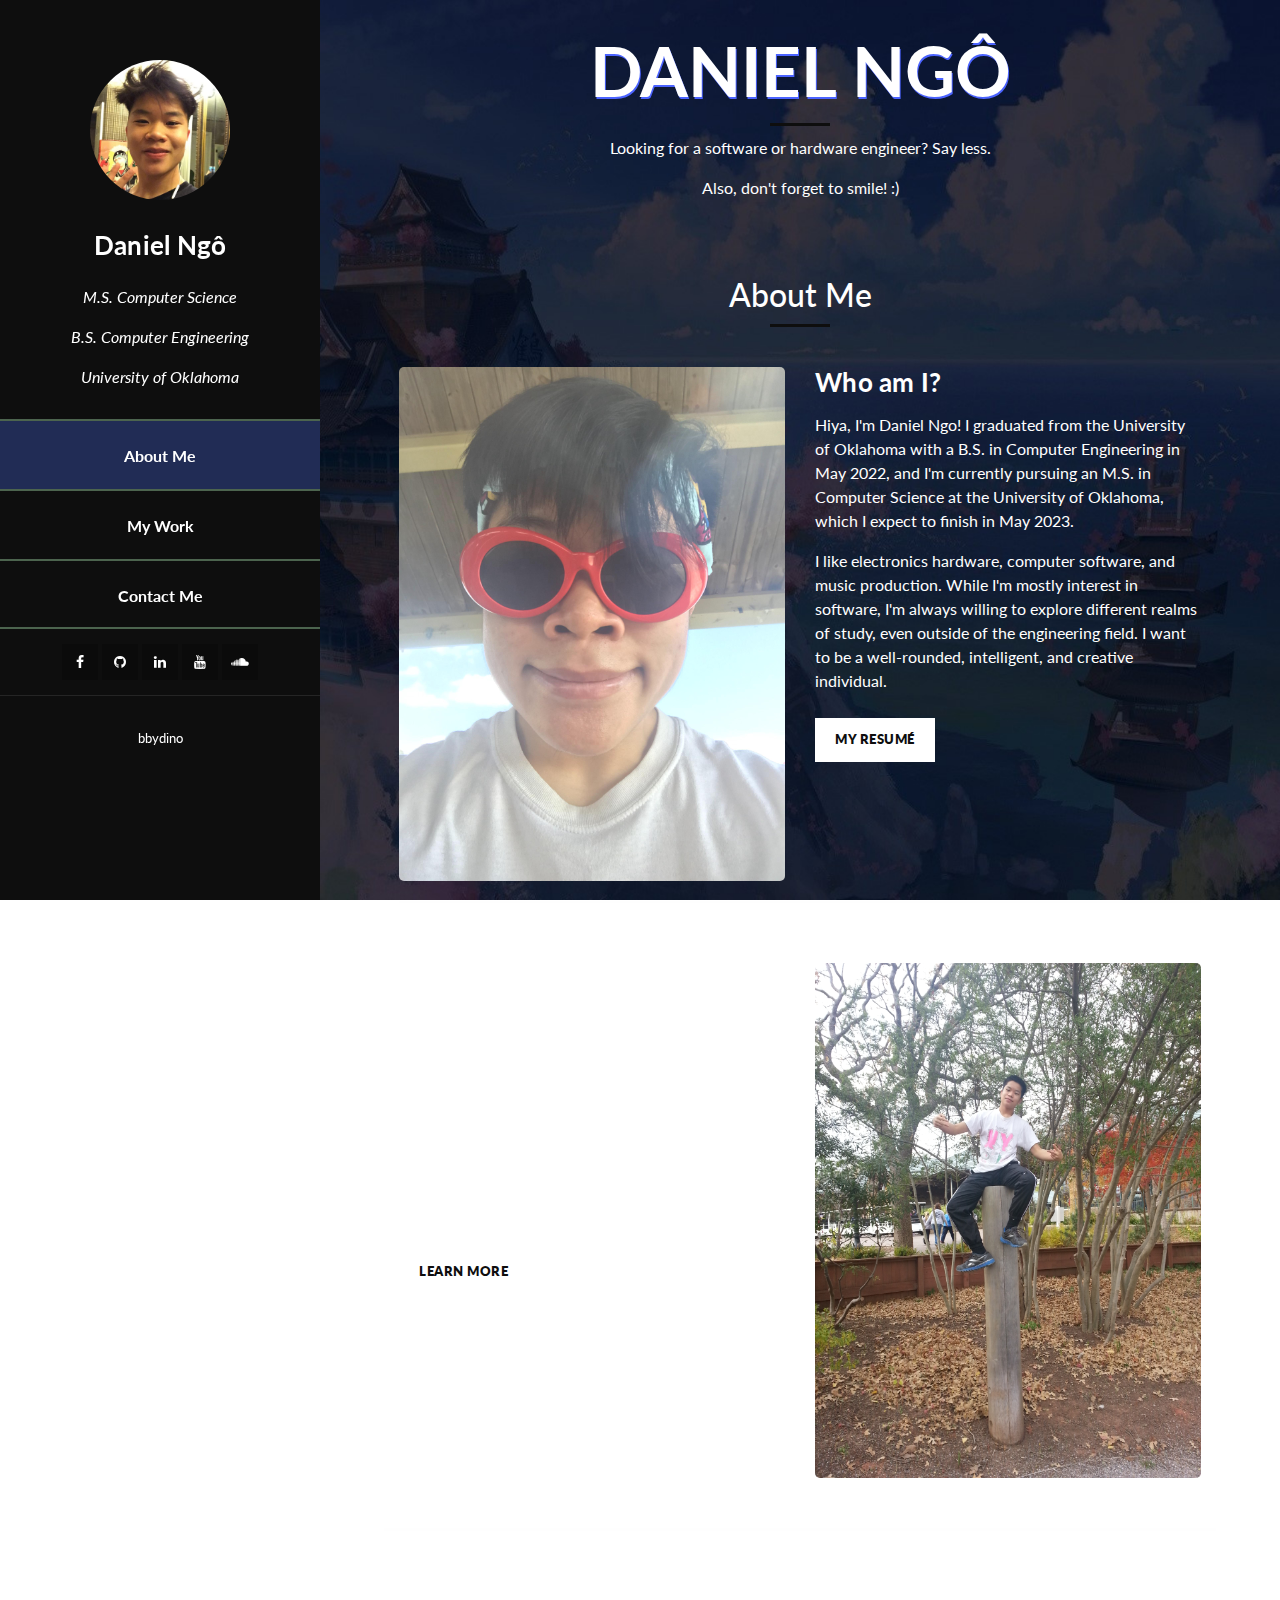
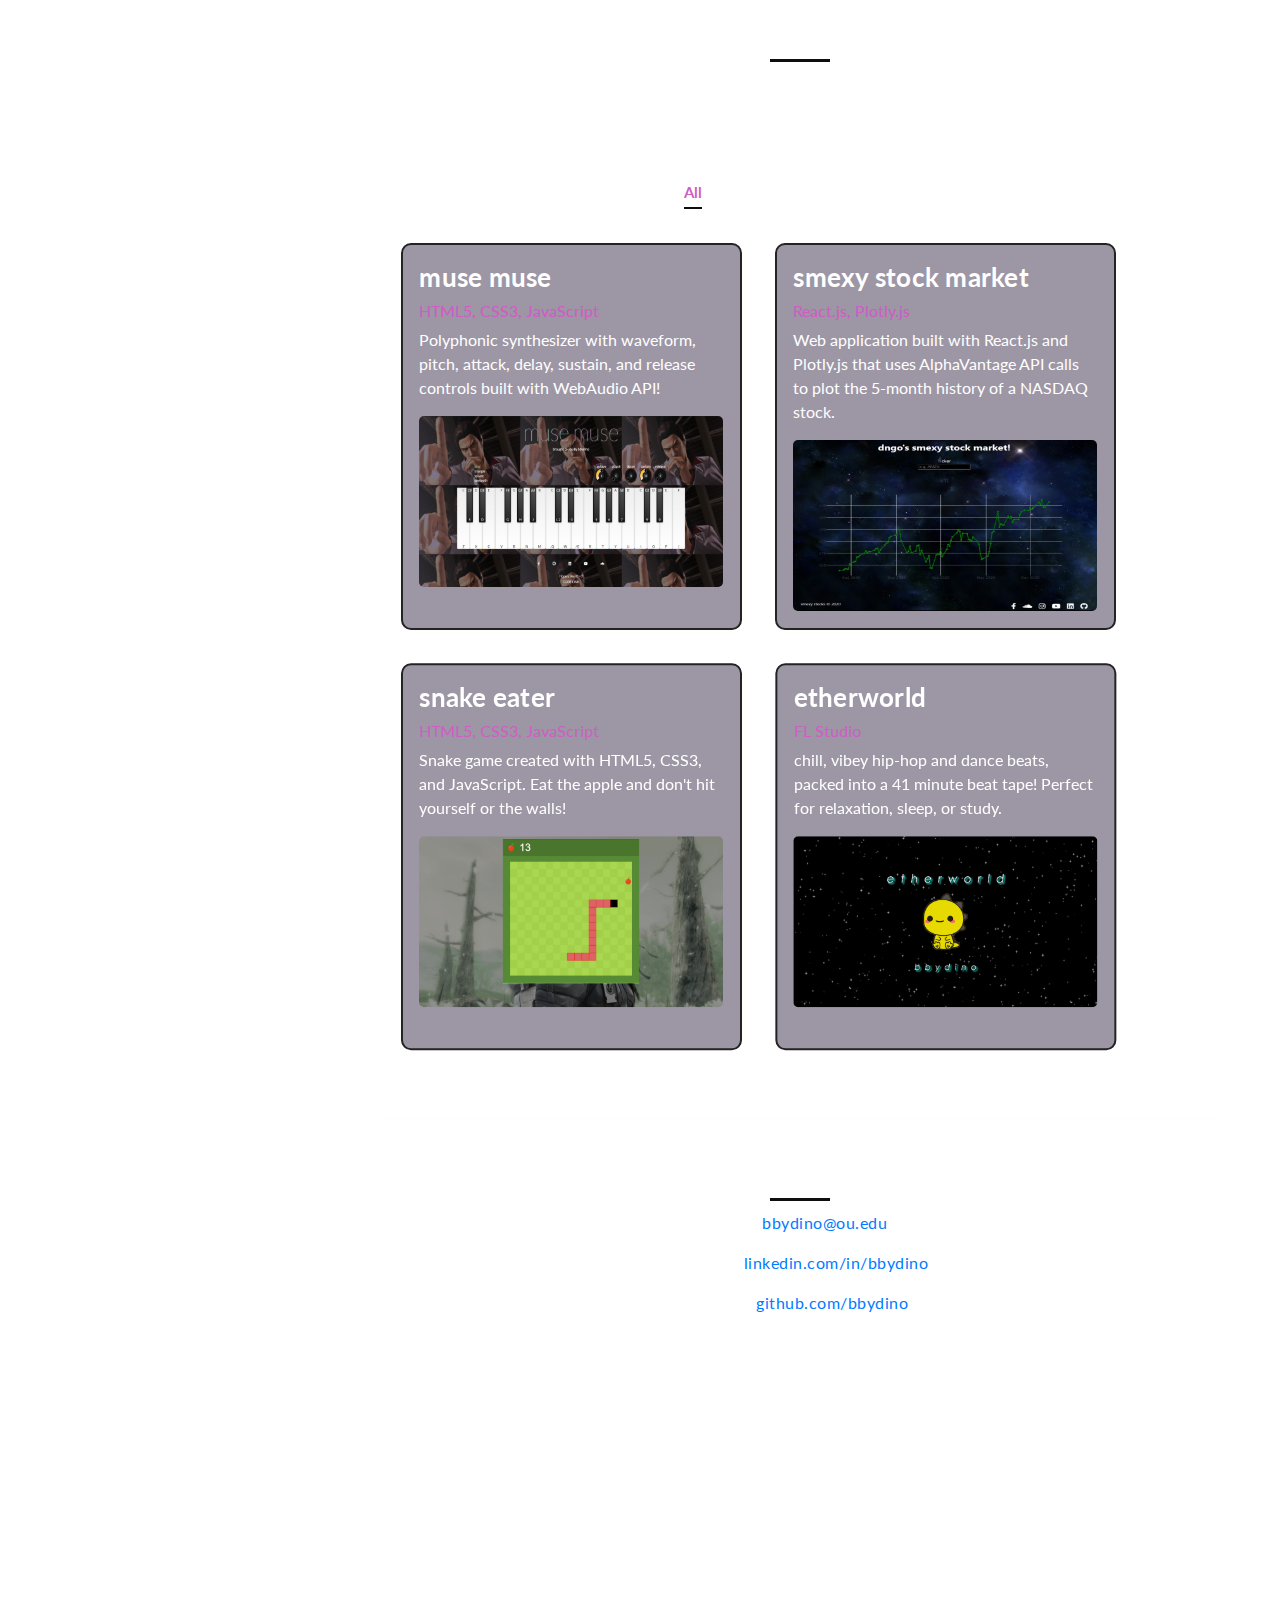
==== commit 6c1fad9b: "fix isotope items styling" ====
--- a/index.html
+++ b/index.html
@@ -265,8 +265,8 @@
                 </label>
               </form>
               <div class="isotope-box">
-                <div class="isotope-item" data-type="software">
-                  <a href="https://bbydino.github.io/muse-muse" target="_blank">
+                <a href="https://bbydino.github.io/muse-muse" target="_blank">
+                  <div class="isotope-item" data-type="software">
                     <h4>muse muse</h4>
                     <h6>HTML5, CSS3, JavaScript</h6>
                     <p>
@@ -277,13 +277,13 @@
                     <div>
                       <img src="assets/images/muse-muse.jpg" alt="muse-muse" />
                     </div>
-                  </a>
-                </div>
-                <div class="isotope-item" data-type="software">
-                  <a
-                    href="https://bbydino.github.io/smexy-stock-market/"
-                    target="_blank"
-                  >
+                  </div>
+                </a>
+                <a
+                  href="https://bbydino.github.io/smexy-stock-market/"
+                  target="_blank"
+                >
+                  <div class="isotope-item" data-type="software">
                     <h4>smexy stock market</h4>
                     <h6>React.js, Plotly.js</h6>
                     <p>
@@ -297,13 +297,10 @@
                         alt="smexy-stock-market"
                       />
                     </div>
-                  </a>
-                </div>
-                <div class="isotope-item" data-type="software">
-                  <a
-                    href="https://bbydino.github.io/snakeEater/"
-                    target="_blank"
-                  >
+                  </div>
+                </a>
+                <a href="https://bbydino.github.io/snakeEater/" target="_blank">
+                  <div class="isotope-item" data-type="software">
                     <h4>snake eater</h4>
                     <h6>HTML5, CSS3, JavaScript</h6>
                     <p>
@@ -316,8 +313,8 @@
                         alt="snake-eater"
                       />
                     </div>
-                  </a>
-                </div>
+                  </div>
+                </a>
                 <a
                   href="https://www.youtube.com/watch?v=NGUP_vxTa7c&ab_channel=bbydino"
                   target="_blank"
--- a/assets/css/index.css
+++ b/assets/css/index.css
@@ -503,11 +503,6 @@
   border-bottom: 2px solid #0e0e0e;
 }
 
-.isotope-box {
-  position: relative;
-  width: 100%;
-}
-
 .isotope-toolbar {
   text-align: center;
   margin: 10px;
@@ -522,11 +517,16 @@
   color: #fff;
 }
 
+.isotope-box {
+  position: relative;
+  width: 100%;
+}
+
 .isotope-item {
   position: relative;
-  width: 45%;
+  width: 41%;
   padding: 2%;
-  margin: 0;
+  margin: 2%;
   background-color: #12002469;
   border: 2px solid #232323;
   border-radius: 10px;
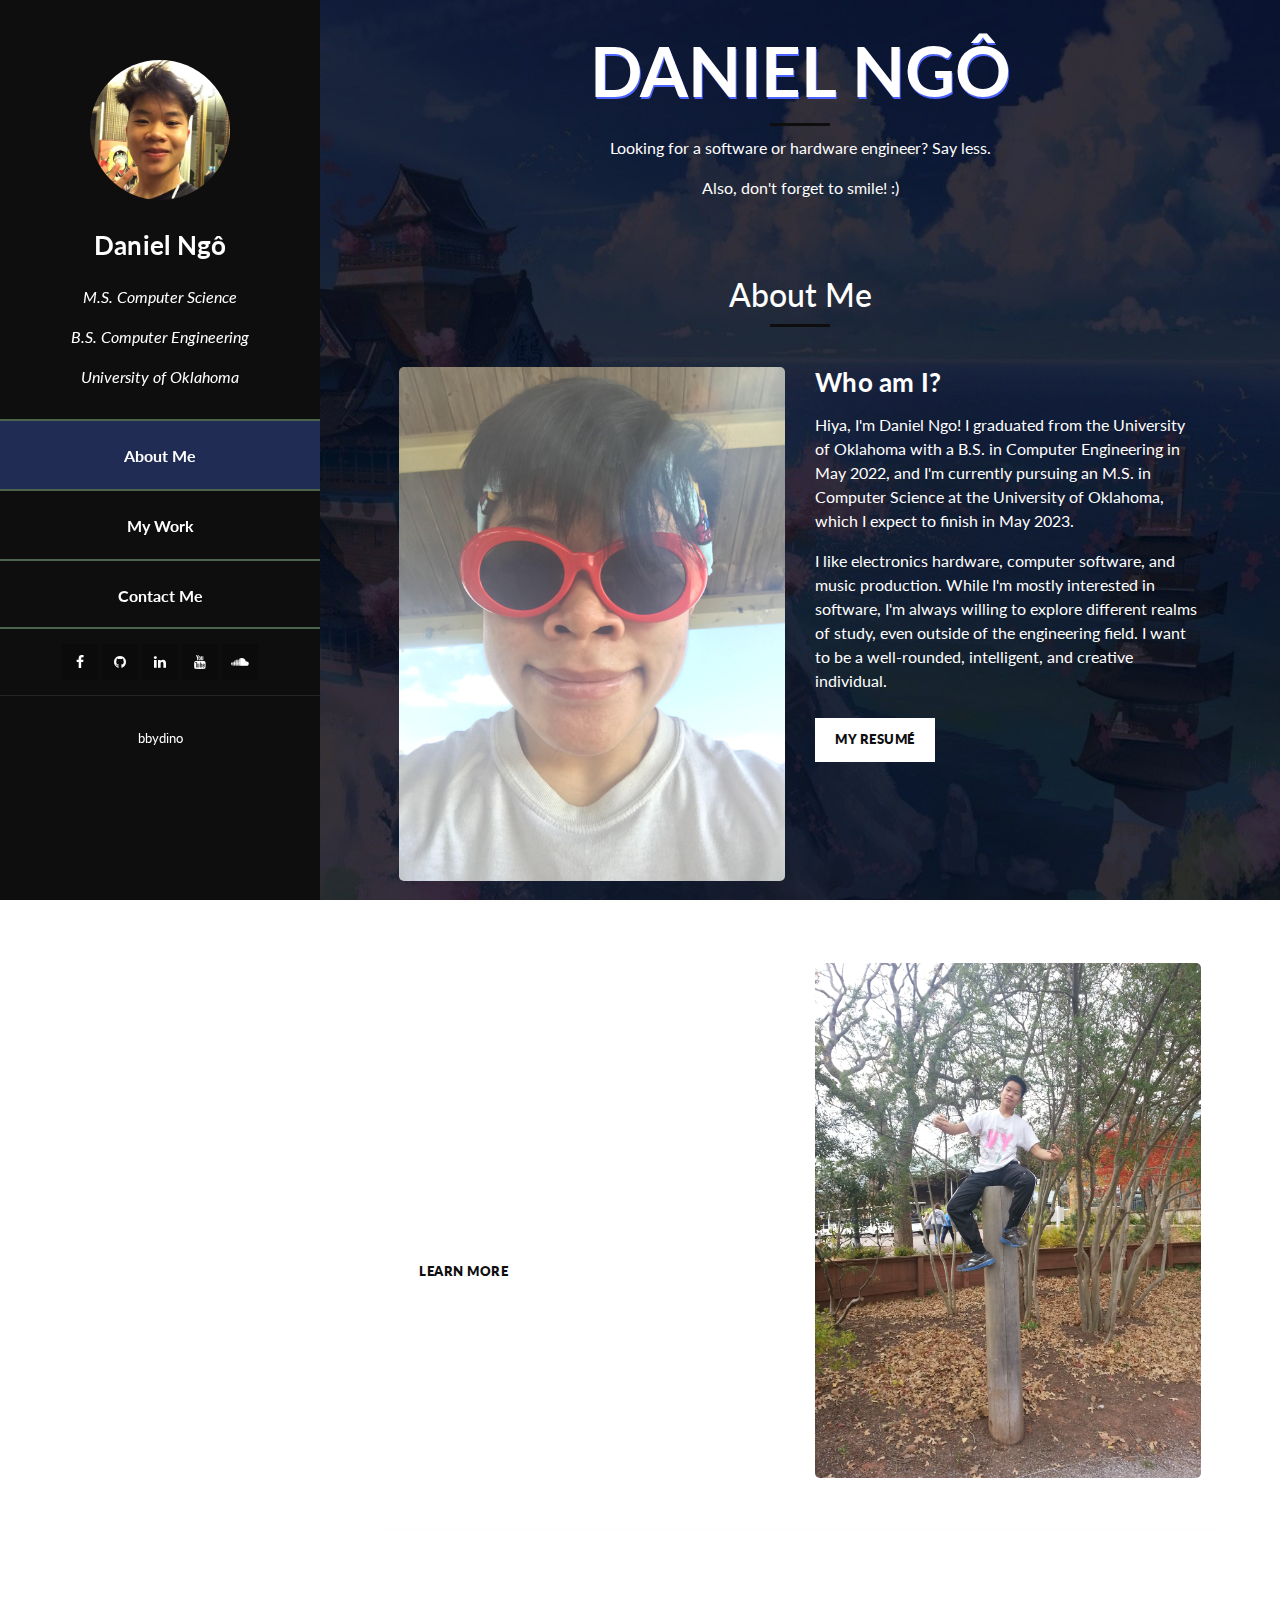
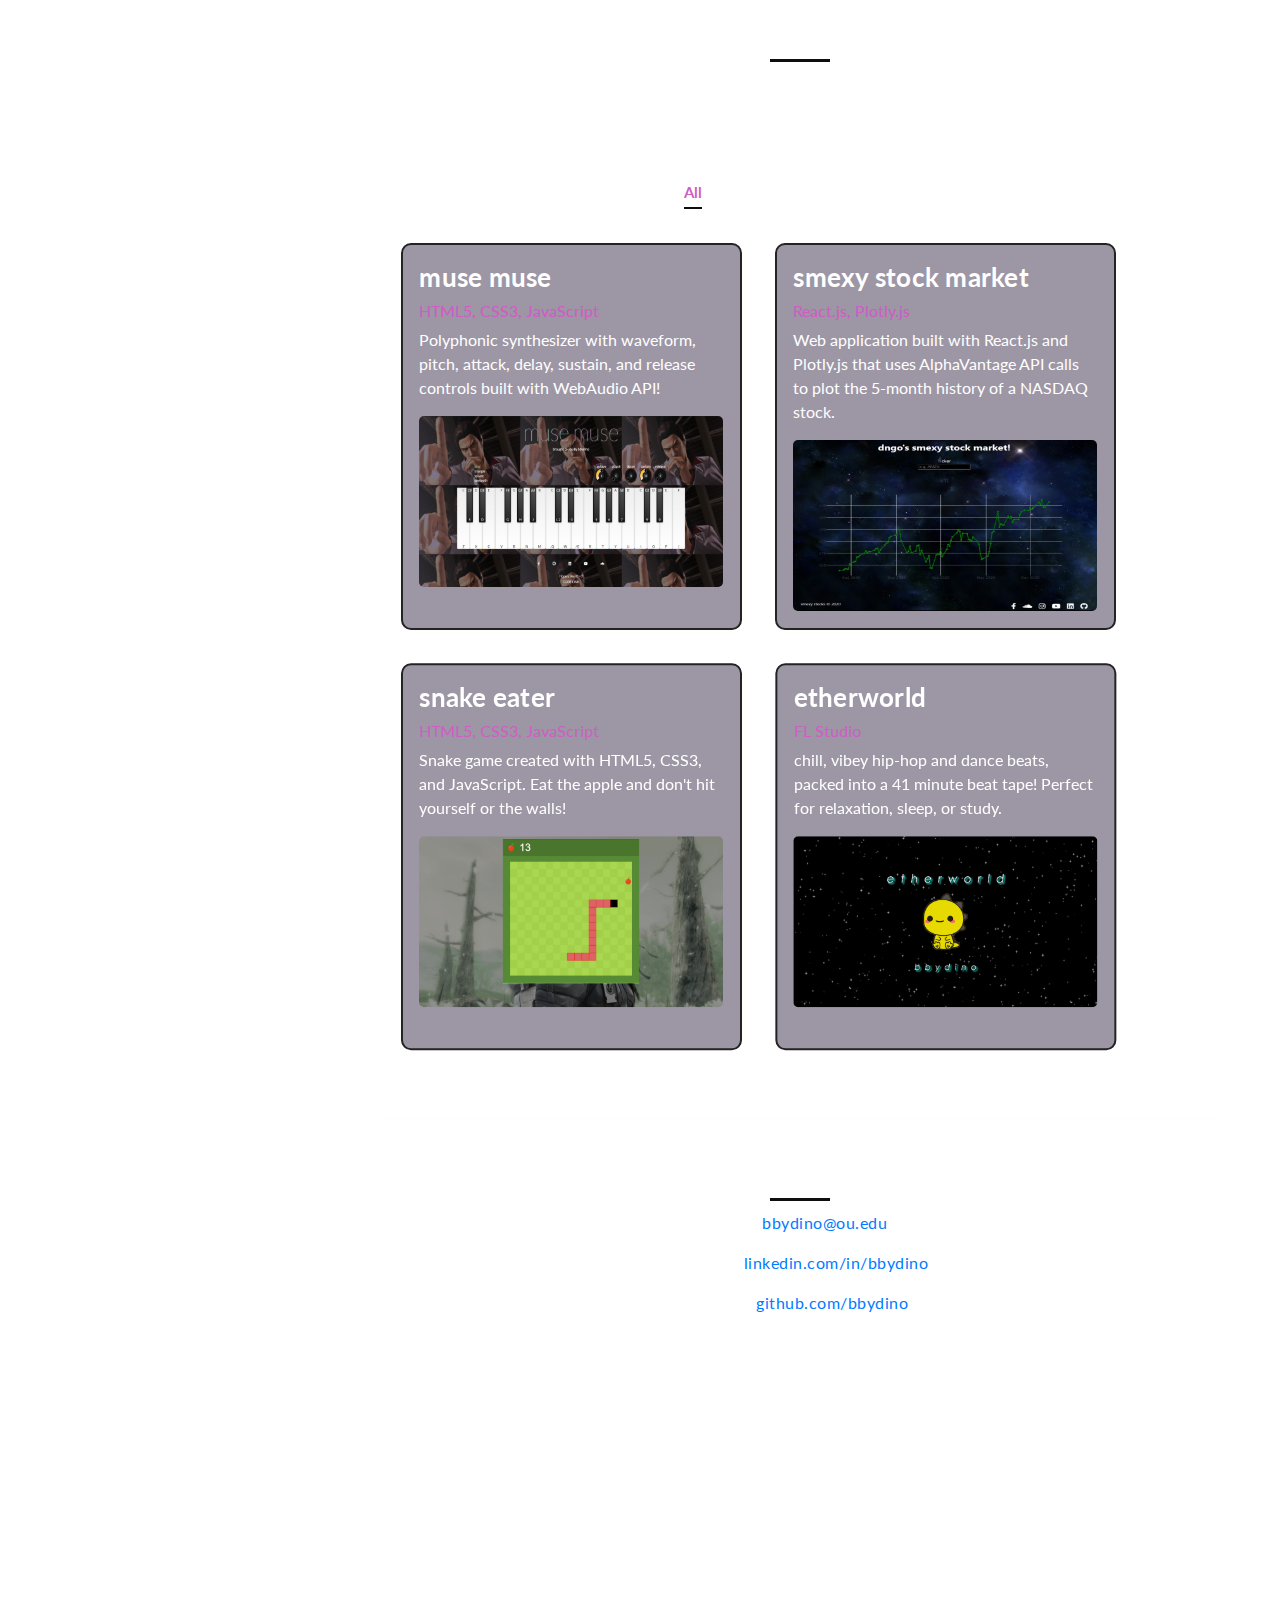
==== commit b430a60e: "fix typo" ====
--- a/index.html
+++ b/index.html
@@ -145,7 +145,7 @@
                   </p>
                   <p>
                     I like electronics hardware, computer software, and music
-                    production. While I'm mostly interest in software, I'm
+                    production. While I'm mostly interested in software, I'm
                     always willing to explore different realms of study, even
                     outside of the engineering field. I want to be a
                     well-rounded, intelligent, and creative individual.
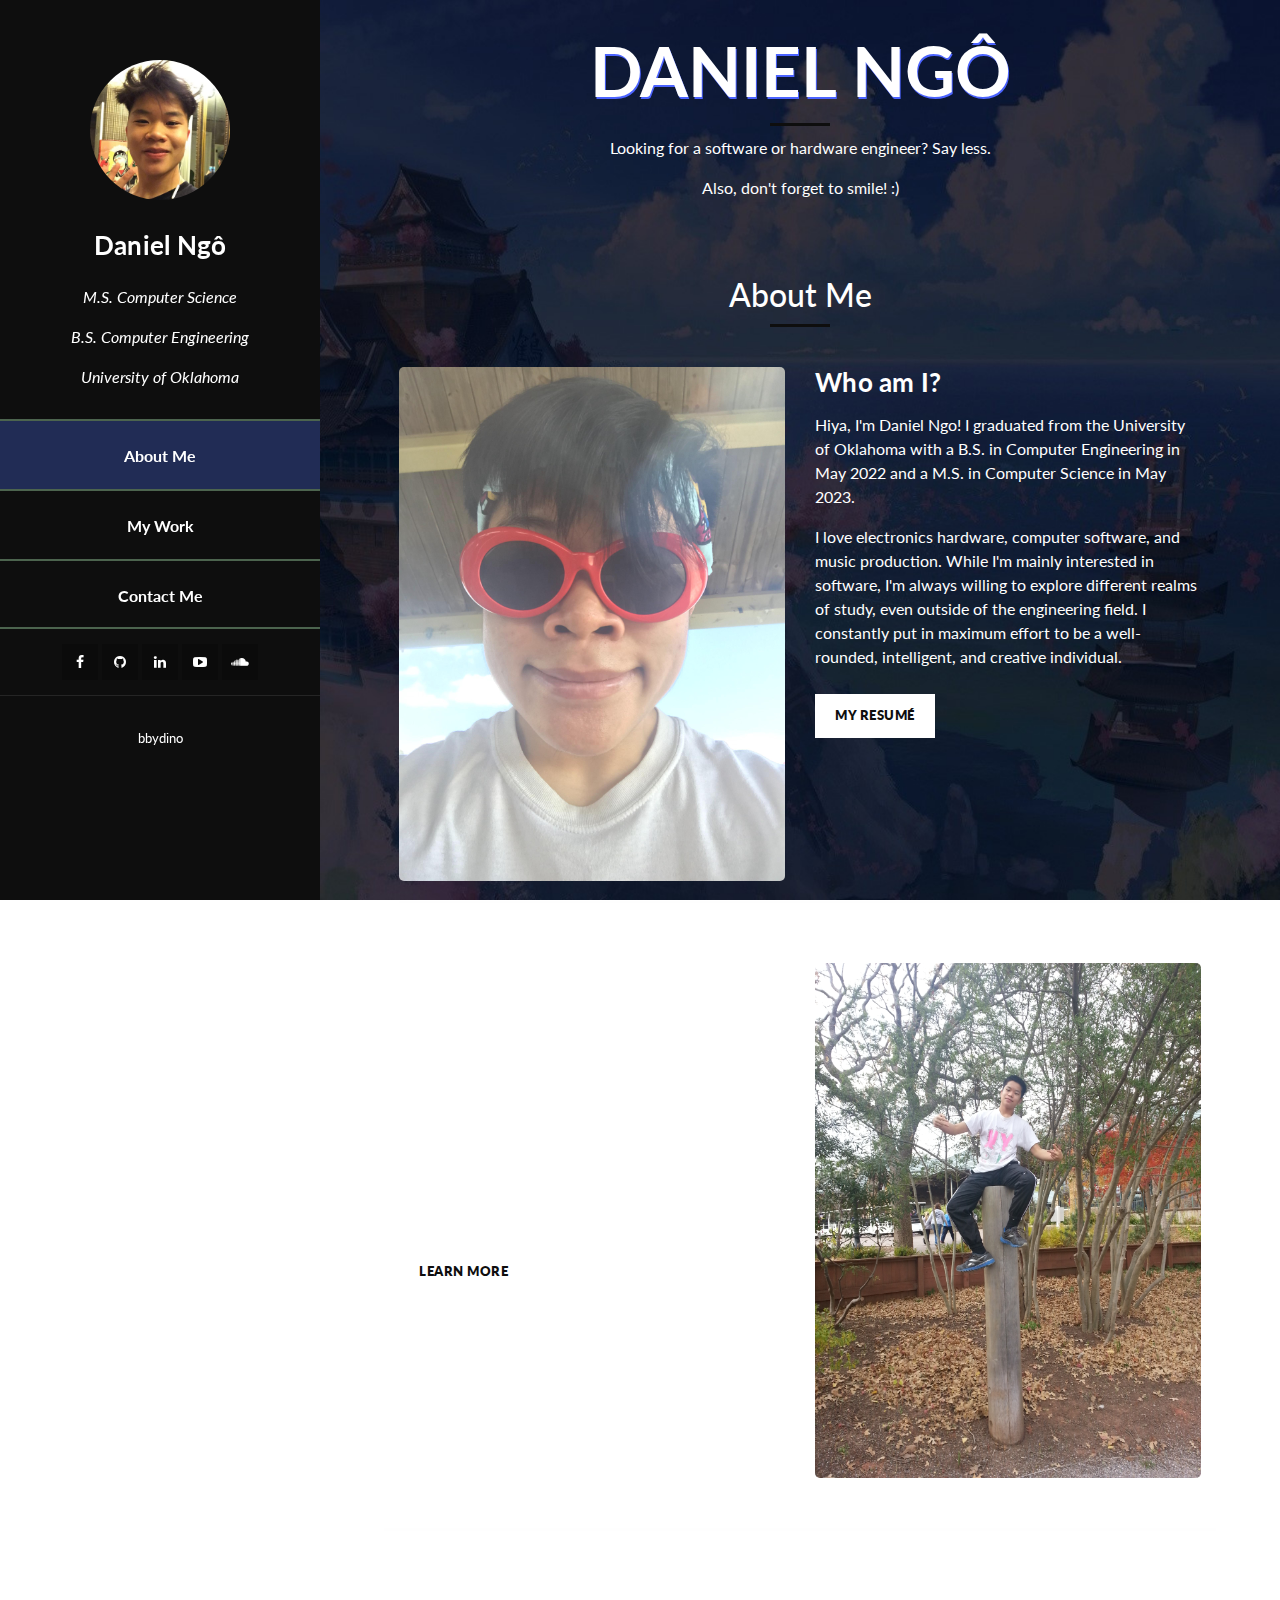
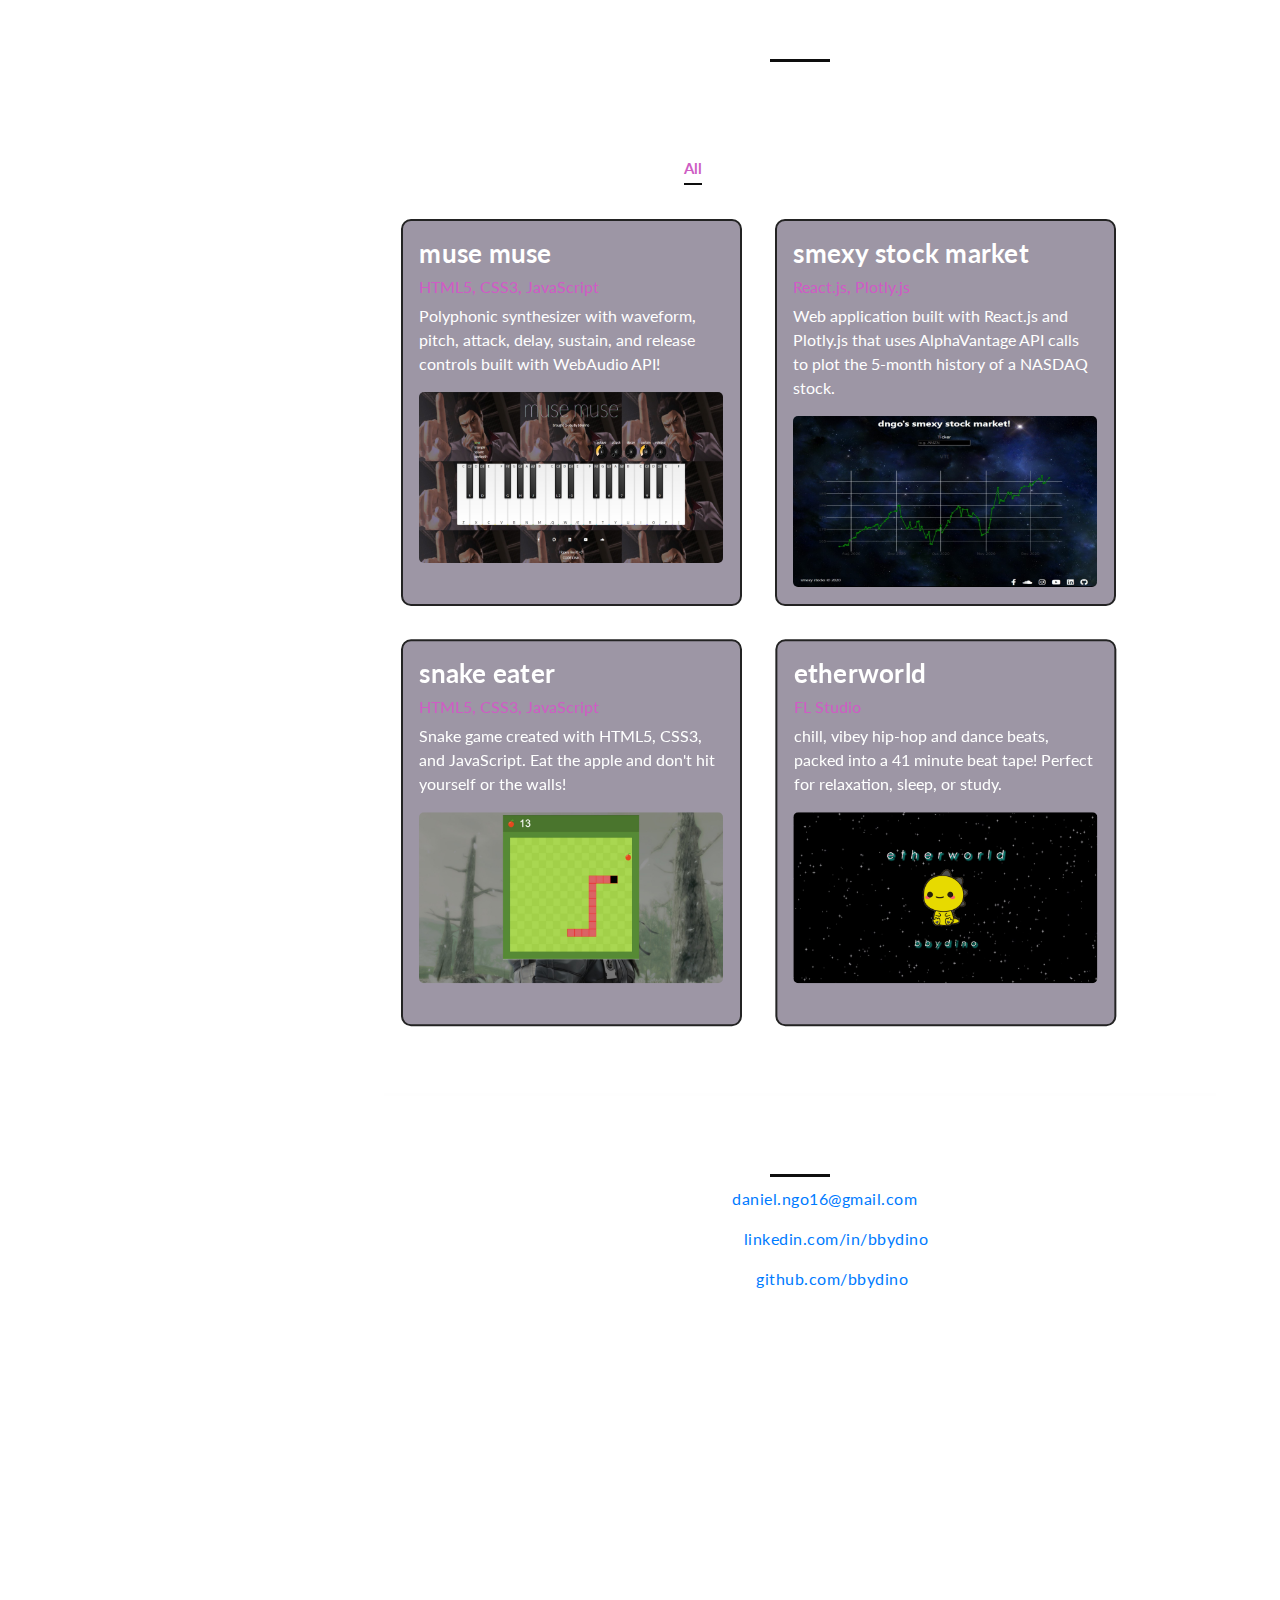
==== commit d9c676f6: "update info" ====
--- a/index.html
+++ b/index.html
@@ -12,16 +12,10 @@
       href="https://fonts.googleapis.com/css?family=Lato:100,300,400,700,900"
       rel="stylesheet"
     />
-
-    <title>dngo's website</title>
-    <!-- favicon -->
+    <!--Reflux Template:https://templatemo.com/tm-531-reflux-->
+    <title>Daniel Ngo</title>
     <link rel="shortcut icon" type="image/jpg" href="assets/icon/favicon.ico" />
-
-    <!--Reflux Template:https://templatemo.com/tm-531-reflux-->
-    <!-- Bootstrap core CSS -->
     <link href="vendor/bootstrap/css/bootstrap.css" rel="stylesheet" />
-
-    <!-- Additional CSS Files -->
     <link rel="stylesheet" href="assets/css/fontawesome.css" />
     <link rel="stylesheet" href="assets/css/index.css" />
     <link rel="stylesheet" href="assets/css/owl.css" />
@@ -72,12 +66,12 @@
                     href="https://www.youtube.com/watch?v=dQw4w9WgXcQ"
                     target="_blank"
                   >
-                    <i class="fa fa-facebook"></i>
+                    <i class="fa fa-fw fa-fv fa-facebook"></i>
                   </a>
                 </li>
                 <li>
                   <a href="https://github.com/bbydino" target="_blank">
-                    <i class="fa fa-github"></i>
+                    <i class="fa fa-fw fa-fv fa-github"></i>
                   </a>
                 </li>
                 <li>
@@ -85,7 +79,7 @@
                     href="https://www.linkedin.com/in/bbydino/"
                     target="_blank"
                   >
-                    <i class="fa fa-linkedin"></i>
+                    <i class="fa fa-fw fa-fv fa-linkedin"></i>
                   </a>
                 </li>
                 <li>
@@ -93,12 +87,12 @@
                     href="https://www.youtube.com/channel/UCTwC-PFmfAUMYmHUl1r_cZw"
                     target="_blank"
                   >
-                    <i class="fa fa-youtube"></i>
+                    <i class="fa fa-fw fa-fv fa-youtube-play"></i>
                   </a>
                 </li>
                 <li>
                   <a href="https://soundcloud.com/bbydinobeats" target="_blank">
-                    <i class="fa fa-soundcloud"></i>
+                    <i class="fa fa-fw fa-fv fa-soundcloud"></i>
                   </a>
                 </li>
               </ul>
@@ -138,17 +132,16 @@
                   <h4>Who am I?</h4>
                   <p>
                     Hiya, I'm Daniel Ngo! I graduated from the University of
-                    Oklahoma with a B.S. in Computer Engineering in May 2022,
-                    and I'm currently pursuing an M.S. in Computer Science at
-                    the University of Oklahoma, which I expect to finish in May
-                    2023.
+                    Oklahoma with a B.S. in Computer Engineering in May 2022 and
+                    a M.S. in Computer Science in May 2023.
                   </p>
                   <p>
-                    I like electronics hardware, computer software, and music
-                    production. While I'm mostly interested in software, I'm
+                    I love electronics hardware, computer software, and music
+                    production. While I'm mainly interested in software, I'm
                     always willing to explore different realms of study, even
-                    outside of the engineering field. I want to be a
-                    well-rounded, intelligent, and creative individual.
+                    outside of the engineering field. I constantly put in
+                    maximum effort to be a well-rounded, intelligent, and
+                    creative individual.
                   </p>
                   <div class="white-button">
                     <a
@@ -221,13 +214,12 @@
             <div class="service-item">
               <div class="second-service-icon service-icon"></div>
               <h4></h4>
-              <p>
-              </p>
-            </div>
-          </div>
-        </div>
-      </div>
-    </section>-->
+                <p></p>
+              </div>
+            </div>
+          </div>
+        </div>
+      </section>
 
       <!--PROJECTS-->
       <section class="section my-work" data-section="section3">
@@ -236,8 +228,8 @@
             <h2>My Work</h2>
             <div class="line-dec"></div>
             <span>
-              I don't have too many projects, but ya gotta start somewhere, am I
-              right? Here is some of my work!
+              Here is some of the work that I have worked on throughout the
+              years. I hope you enjoy!!!
             </span>
           </div>
           <div class="row">
@@ -349,8 +341,8 @@
             <span>
               <p>
                 Email:
-                <a href="mailto:bbydino@ou.edu" target="_blank">
-                  bbydino@ou.edu
+                <a href="mailto:daniel.ngo16@gmail.com" target="_blank">
+                  daniel.ngo16@gmail.com
                 </a>
               </p>
               <p>
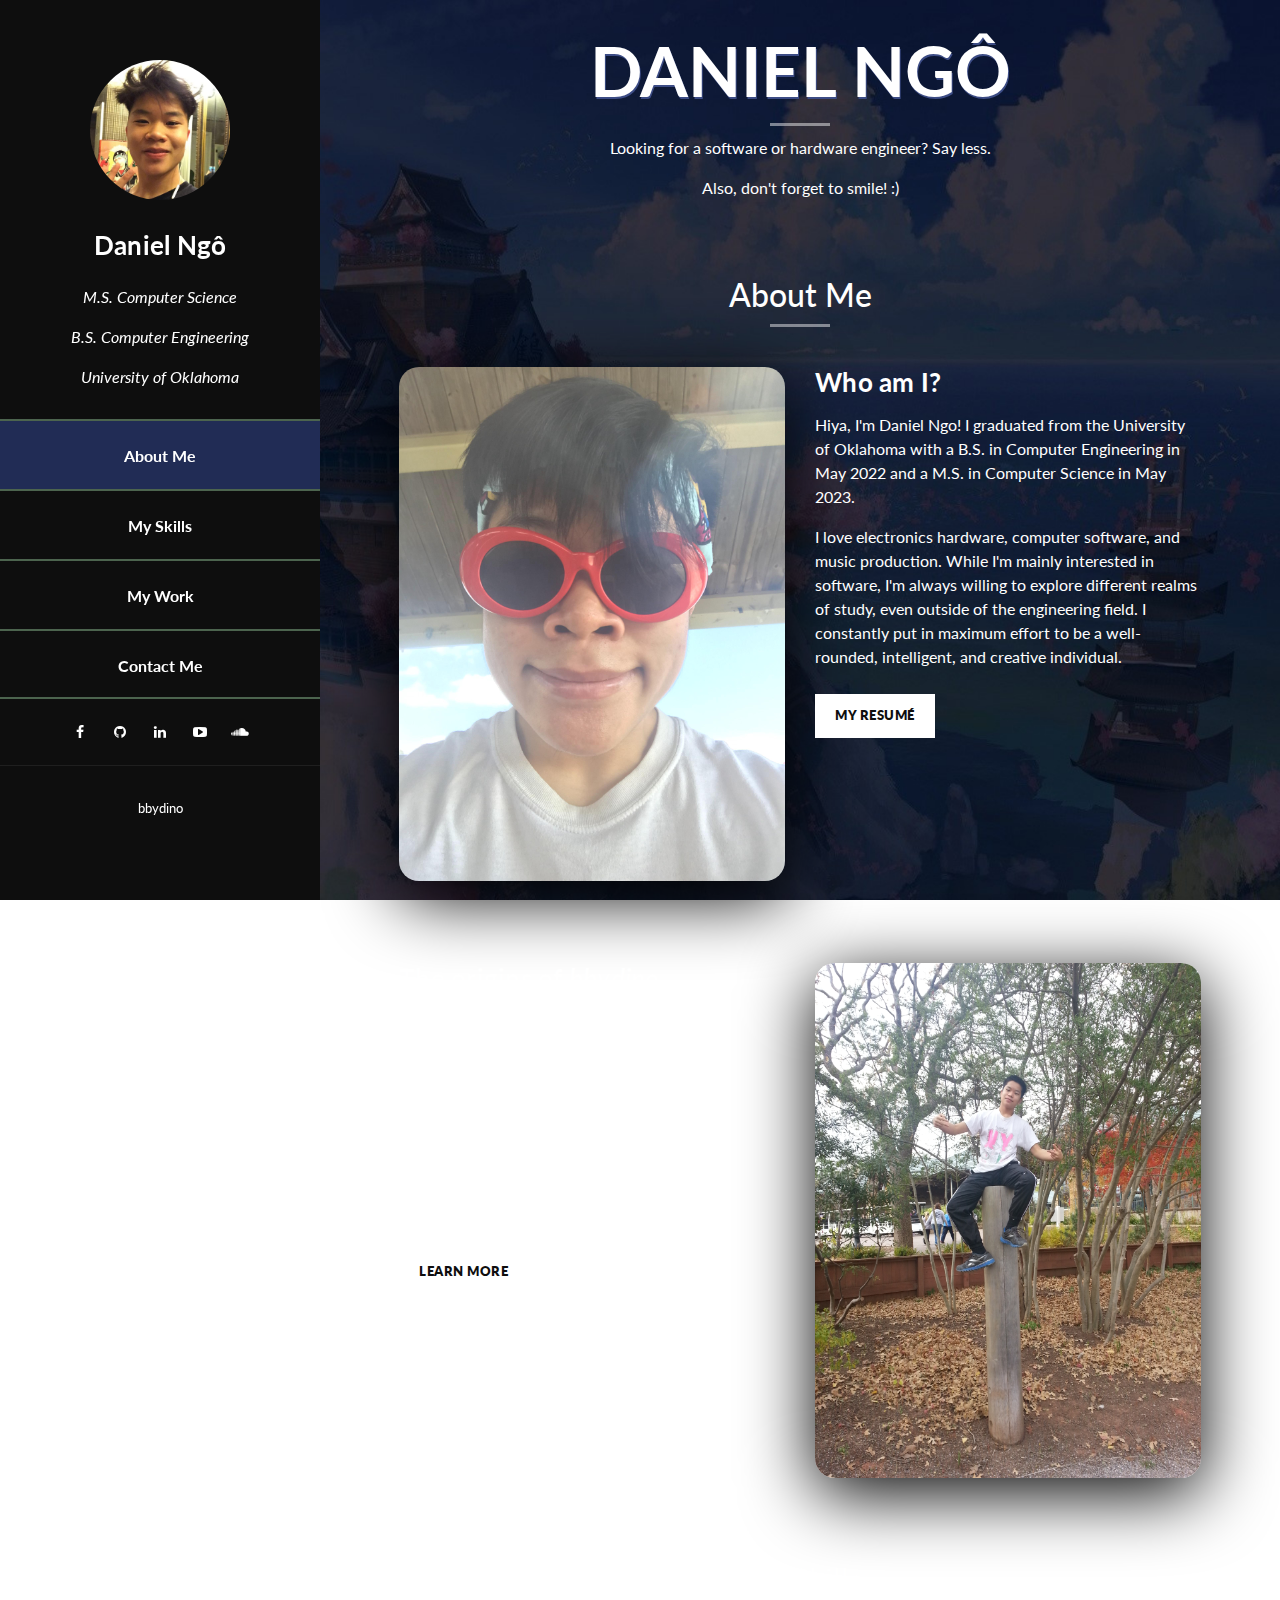
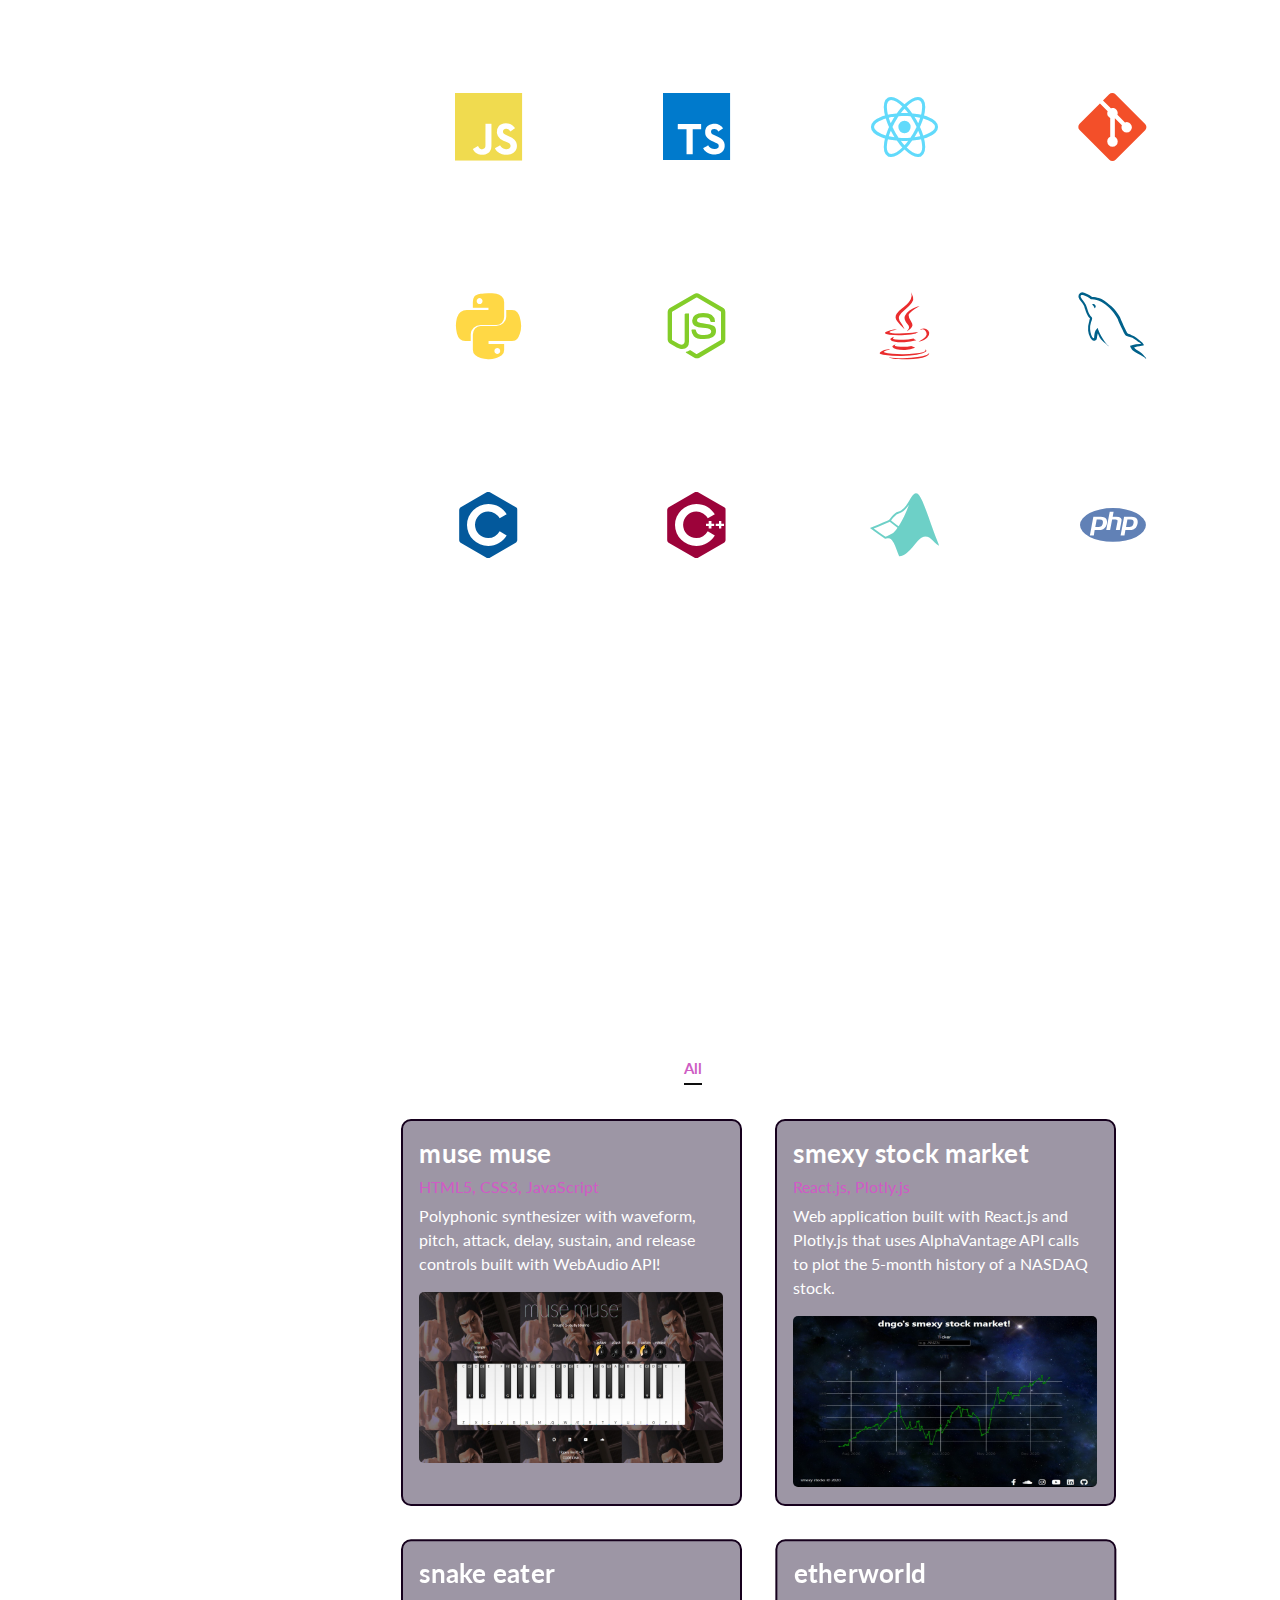
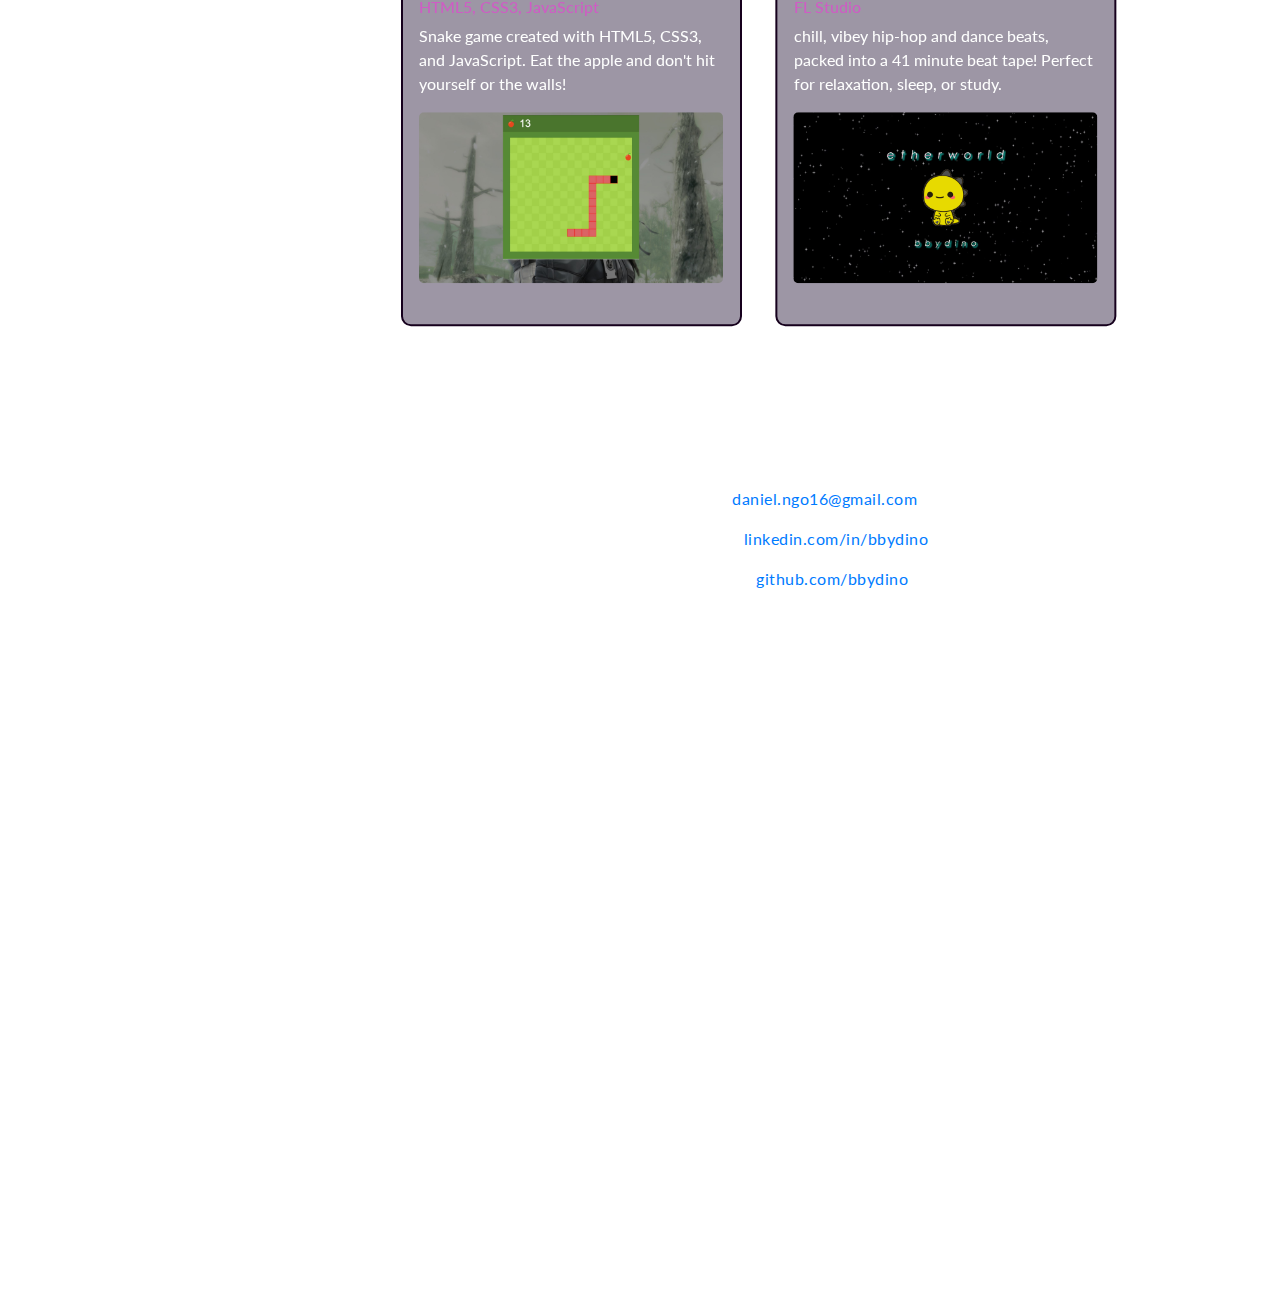
==== commit 56546666: "add skills section with devicons" ====
--- a/index.html
+++ b/index.html
@@ -20,6 +20,7 @@
     <link rel="stylesheet" href="assets/css/index.css" />
     <link rel="stylesheet" href="assets/css/owl.css" />
     <link rel="stylesheet" href="assets/css/lightbox.css" />
+    <link rel="stylesheet" href="assets/css/devicon/devicon.min.css" />
   </head>
 
   <body>
@@ -54,7 +55,7 @@
             <nav class="main-nav" role="navigation">
               <ul class="main-menu">
                 <li><a href="#section1">About Me</a></li>
-                <!-- <li><a href="#section2">My Skills</a></li> -->
+                <li><a href="#section2">My Skills</a></li>
                 <li><a href="#section3">My Work</a></li>
                 <li><a href="#section4">Contact Me</a></li>
               </ul>
@@ -202,19 +203,87 @@
       </section>
 
       <!--SKILLZ-->
-      <!--<section class="section my-services" data-section="section2">
-      <div class="container">
-        <div class="section-heading">
-          <h2>My Skills</h2>
-          <div class="line-dec"></div>
-          <span></span>
-        </div>
-        <div class="row">
-          <div class="col-md-6">
-            <div class="service-item">
-              <div class="second-service-icon service-icon"></div>
-              <h4></h4>
-                <p></p>
+      <section class="section my-skills" data-section="section2">
+        <div class="container">
+          <div class="section-heading">
+            <h2>My Skills</h2>
+            <div class="line-dec"></div>
+          </div>
+          <div class="row">
+            <div class="col-md-3">
+              <div class="skill-item">
+                <i class="devicon-javascript-plain colored"></i>
+                <p>JavaScript</p>
+              </div>
+            </div>
+            <div class="col-md-3">
+              <div class="skill-item">
+                <i class="devicon-typescript-plain colored"></i>
+                <p>TypeScript</p>
+              </div>
+            </div>
+            <div class="col-md-3">
+              <div class="skill-item">
+                <i class="devicon-react-original colored"></i>
+                <p>React</p>
+              </div>
+            </div>
+            <div class="col-md-3">
+              <div class="skill-item">
+                <i class="devicon-git-plain colored"></i>
+                <p>Git</p>
+              </div>
+            </div>
+          </div>
+          <div class="row">
+            <div class="col-md-3">
+              <div class="skill-item">
+                <i class="devicon-python-plain colored"></i>
+                <p>Python</p>
+              </div>
+            </div>
+            <div class="col-md-3">
+              <div class="skill-item">
+                <i class="devicon-nodejs-plain colored"></i>
+                <p>NodeJS</p>
+              </div>
+            </div>
+            <div class="col-md-3">
+              <div class="skill-item">
+                <i class="devicon-java-plain colored"></i>
+                <p>Java</p>
+              </div>
+            </div>
+            <div class="col-md-3">
+              <div class="skill-item">
+                <i class="devicon-mysql-plain colored"></i>
+                <p>MySQL</p>
+              </div>
+            </div>
+          </div>
+          <div class="row">
+            <div class="col-md-3">
+              <div class="skill-item">
+                <i class="devicon-c-plain colored"></i>
+                <p>C</p>
+              </div>
+            </div>
+            <div class="col-md-3">
+              <div class="skill-item">
+                <i class="devicon-cplusplus-plain-wordmark colored"></i>
+                <p>C++</p>
+              </div>
+            </div>
+            <div class="col-md-3">
+              <div class="skill-item">
+                <i class="devicon-matlab-plain colored"></i>
+                <p>MATLAB</p>
+              </div>
+            </div>
+            <div class="col-md-3">
+              <div class="skill-item">
+                <i class="devicon-php-plain colored"></i>
+                <p>PHP</p>
               </div>
             </div>
           </div>
--- a/assets/css/index.css
+++ b/assets/css/index.css
@@ -8,6 +8,20 @@
 
 @import url(fontawesome.css);
 @import url("https://fonts.googleapis.com/css?family=Lato:100,300,400,700,900");
+
+:root {
+  --color1: #fff;
+  --color1a: #ffffff77;
+  --color1aa: #ffffff13;
+  --color2: #0e0e0e;
+  --colorMenu1: #3c4c85;
+  --colorMenu2: #212c55;
+  --colorMenu3: #4c644e;
+  --colorIsotope1: #12002469;
+  --colorIsotope2: #2b005669;
+  --colorIsotope3: #16001d;
+  --colorIsotope4: #ce5dc4;
+}
 
 body {
   font-family: "Lato", sans-serif;
@@ -42,13 +56,13 @@
 p {
   font-size: 16px;
   line-height: 24px;
-  color: #fff;
+  color: var(--color1);
 }
 
 h4 {
   font-size: 26px;
   font-weight: 700;
-  color: #fff;
+  color: var(--color1);
   letter-spacing: 0.25px;
 }
 
@@ -104,7 +118,7 @@
 }
 
 .main-nav li:last-child a {
-  border-bottom: 2px solid #4c644e;
+  border-bottom: 2px solid var(--colorMenu3);
 }
 
 .main-nav li {
@@ -117,16 +131,16 @@
   display: inline-block;
   font-size: 16px;
   font-weight: 700;
-  color: #fff;
+  color: var(--color1);
   width: 100%;
   transition: all 0.5s;
-  border-top: 2px solid #4c644e;
+  border-top: 2px solid var(--colorMenu3);
 }
 
 .main-nav li:hover a,
 .main-nav li.active a {
-  background: #212c55;
-  color: #fff;
+  background: var(--colorMenu2);
+  color: var(--color1);
 }
 
 /* Sidebar Menu */
@@ -153,7 +167,7 @@
 .menu .author-content span {
   font-size: 13px;
   font-style: italic;
-  color: #fff;
+  color: var(--color1);
 }
 
 .menu .social-network {
@@ -170,15 +184,14 @@
   display: inline-block;
   text-align: center;
   line-height: 40px;
-  background-color: #00000033;
-  color: #fff;
+  color: var(--color1);
   font-size: 14px;
   transition: all 0.5s;
 }
 
 .menu .social-network ul li a:hover {
-  background-color: #fff;
-  color: #3c4c85;
+  background-color: var(--color1);
+  color: var(--colorMenu1);
 }
 
 .menu .copyright-text {
@@ -187,7 +200,7 @@
 }
 
 .menu .copyright-text p {
-  border-top: 1px solid #fafafa1a;
+  border-top: 1px solid var(--color1aa);
   display: inline-block;
   width: 100%;
   padding-left: 30px;
@@ -223,7 +236,7 @@
   left: 10%;
   -webkit-transition: -webkit-transform 233ms cubic-bezier(0, 0, 0.21, 1);
   -webkit-overflow-scrolling: touch;
-  background-color: #0e0e0e;
+  background-color: var(--color2);
   box-sizing: border-box;
   height: 100vh;
   max-height: 100vh !important;
@@ -241,7 +254,7 @@
 }
 
 .menu-toggle {
-  color: #fff;
+  color: var(--color1);
   cursor: pointer;
   font-size: 25px;
   position: fixed;
@@ -255,8 +268,8 @@
   position: fixed;
   top: 0;
   left: 0;
-  color: #0e0e0e;
-  background-color: #3c4c85;
+  color: var(--color2);
+  background-color: var(--colorMenu1);
   width: 60px;
   height: 60px;
   text-align: center;
@@ -271,8 +284,8 @@
 #menu-close {
   cursor: pointer;
   text-align: right;
-  color: #0e0e0e;
-  background-color: #3c4c85;
+  color: var(--color2);
+  background-color: var(--colorMenu1);
   width: 100%;
   height: 60px;
   text-align: center;
@@ -283,14 +296,14 @@
 /* Section */
 
 .section {
-  color: #fff;
+  color: var(--color1);
   width: 55%;
   right: 10%;
   left: 35%;
   position: relative;
+  padding-bottom: 50px;
+  border-bottom: 3px solid var(--color1a);
   min-height: 100vh;
-  padding-bottom: 50px;
-  border-bottom: 3px solid rgba(250, 250, 250, 0.25);
 }
 
 .section-heading {
@@ -301,27 +314,27 @@
 .section-heading h1 {
   font-size: 69px;
   font-weight: 700;
-  color: #fff;
-  text-shadow: 1.5px 1.5px 0px #4b63ff;
+  color: var(--color1);
+  text-shadow: 1.5px 1.5px 0px var(--colorMenu1);
 }
 
 .section-heading h2 {
   font-size: 32px;
   font-weight: 500;
-  color: #fff;
+  color: var(--color1);
 }
 
 .section-heading .line-dec {
   width: 60px;
   height: 3px;
-  background-color: #0e0e0e;
+  background-color: var(--color1a);
   margin: 10px auto;
 }
 
 .section-heading span {
   margin-top: 5px;
   font-size: 16px;
-  color: #fff;
+  color: var(--color1);
   letter-spacing: 0.5px;
 }
 
@@ -330,8 +343,8 @@
 .white-button a {
   display: inline-block;
   padding: 12px 20px;
-  background-color: #fff;
-  color: #0e0e0e;
+  background-color: var(--color1);
+  color: var(--color2);
   font-size: 13px;
   font-weight: 800;
   letter-spacing: 0.5px;
@@ -340,15 +353,15 @@
 }
 
 .white-button a:hover {
-  background-color: #0e0e0e;
-  color: #fff;
+  background-color: var(--color2);
+  color: var(--color1);
 }
 
 button {
   display: inline-block;
   padding: 10px 20px;
-  background-color: #fff;
-  color: #0e0e0e;
+  background-color: var(--color1);
+  color: var(--color2);
   font-size: 12px;
   font-weight: 800;
   letter-spacing: 0.5px;
@@ -361,8 +374,8 @@
 
 button:hover {
   outline: none;
-  background-color: #0e0e0e;
-  color: #fff;
+  background-color: var(--color2);
+  color: var(--color1);
 }
 
 /* Left & Right Post */
@@ -370,12 +383,14 @@
 .right-image-post {
   margin-top: 20px;
   padding-top: 60px;
-  border-top: 2px solid #fafafa1a;
+  border-top: 2px solid var(--color1aa);
 }
 
 .left-image img,
 .right-image img {
-  border-radius: 5px;
+  height: 100%;
+  border-radius: 20px;
+  box-shadow: 0px 15px 70px #000000;
 }
 
 .right-image-post h4,
@@ -393,80 +408,46 @@
   margin-top: 30px;
 }
 
-/* Services */
-
-.my-services .col-md-6 {
+/* Skills */
+
+.my-skills .col-md-6 {
   padding-left: 5px;
   padding-right: 5px;
 }
 
-.service-item {
+.skill-item {
   margin-bottom: 10px;
-  padding: 50px;
-  background-color: #fafafa1a;
+  padding: 40px;
+  background-color: var(--color1aa);
+  display: flex;
+  flex-direction: column;
+  align-items: center;
+  justify-content: center;
   transition: all 0.5s;
 }
 
-.service-item h4 {
+.skill-item i {
+  font-size: 69px;
+}
+
+.skill-item h4 {
   transition: all 0.5s;
 }
 
-.service-item p {
+.skill-item p {
   transition: all 0.5s;
 }
 
-.service-item:hover {
-  background-color: #fff;
-}
-
-.service-item:hover h4 {
-  color: #1e1e1e;
-}
-
-.service-item:hover p {
-  color: #4a4a4a;
-}
-
-.service-item .service-icon {
-  width: 70px;
-  height: 70px;
-  display: inline-block;
-  margin-bottom: 30px;
-  background-size: cover;
-  background-repeat: no-repeat;
-  transition: all 0.5s;
-}
-
-.service-item .first-service-icon {
-  background-image: url(../images/first-white-icon.png);
-}
-
-.service-item:hover .first-service-icon {
-  background-image: url(../images/first-main-icon.png);
-}
-
-.service-item .second-service-icon {
-  background-image: url(../images/second-white-icon.png);
-}
-
-.service-item:hover .second-service-icon {
-  background-image: url(../images/second-main-icon.png);
-}
-
-.service-item .third-service-icon {
-  background-image: url(../images/third-white-icon.png);
-}
-
-.service-item:hover .third-service-icon {
-  background-image: url(../images/third-main-icon.png);
-}
-
-.service-item .fourth-service-icon {
-  background-image: url(../images/fourth-white-icon.png);
-}
-
-.service-item:hover .fourth-service-icon {
-  background-image: url(../images/fourth-main-icon.png);
+.skill-item:hover {
+  background-color: var(--color1a);
+}
+
+.skill-item:hover h4 {
+  color: var(--color2);
+}
+
+.skill-item:hover p {
+  color: var(--color2);
 }
 
 /* My Work */
@@ -499,8 +480,8 @@
 }
 
 .isotope-toolbar input[type="radio"]:checked + span {
-  color: #ce5dc4;
-  border-bottom: 2px solid #0e0e0e;
+  color: var(--colorIsotope4);
+  border-bottom: 2px solid var(--color2);
 }
 
 .isotope-toolbar {
@@ -509,12 +490,12 @@
 }
 
 .isotope-toolbar p {
-  border-top: 1px solid #fff;
+  border-top: 1px solid var(--color1);
   padding-top: 15px;
 }
 
 .isotope-toolbar a {
-  color: #fff;
+  color: var(--color1);
 }
 
 .isotope-box {
@@ -527,17 +508,18 @@
   width: 41%;
   padding: 2%;
   margin: 2%;
-  background-color: #12002469;
-  border: 2px solid #232323;
+  background-color: var(--colorIsotope1);
+  border: 2px solid var(--colorIsotope3);
+  transition: background 0.2s ease-in;
   border-radius: 10px;
 }
 
 .isotope-item:hover {
-  background-color: #2b005669;
+  background-color: var(--colorIsotope2);
 }
 
 .isotope-item h6 {
-  color: #ce5dc4;
+  color: var(--colorIsotope4);
 }
 
 .isotope-item img {
@@ -548,57 +530,10 @@
   border-radius: 5px;
 }
 
-.lazyload {
-  background: #f7f7f7;
-}
-
-.lazyloading {
-  background: #f7f7f7 url(//afarkas.github.io/lazysizes/assets/imgs/loader.gif)
-    no-repeat center;
-  min-height: 60px;
-}
-
 /* Contact Me */
 
 section.contact-me {
   border-bottom: none;
-}
-
-#contact input {
-  background-color: #fafafa1a;
-  border: 1px solid #fafafa;
-  border-radius: 0px;
-  margin-bottom: 30px;
-  color: #fff;
-  font-size: 14px;
-  height: 40px;
-  line-height: 40px;
-  width: 100%;
-  padding-left: 15px;
-}
-
-#contact input:focus {
-  outline: none;
-  box-shadow: none;
-}
-
-#contact textarea {
-  background-color: #fafafa1a;
-  border: 1px solid #fafafa;
-  border-radius: 0px;
-  margin-bottom: 30px;
-  color: #fff;
-  font-size: 14px;
-  height: 180px;
-  max-height: 220px;
-  line-height: 40px;
-  width: 100%;
-  padding-left: 15px;
-}
-
-#contact textarea:focus {
-  outline: none;
-  box-shadow: none;
 }
 
 #contact {
@@ -611,7 +546,7 @@
   }
 
   .section {
-    color: #fff;
+    color: var(--color1);
     width: 65%;
     right: 5%;
     left: 30%;
--- a/assets/css/devicon/devicon.min.css
+++ b/assets/css/devicon/devicon.min.css
@@ -0,0 +1 @@
+﻿@font-face{font-family:"devicon";src:url("fonts/devicon.eot?biu5f3");src:url("fonts/devicon.eot?biu5f3#iefix") format("embedded-opentype"),url("fonts/devicon.ttf?biu5f3") format("truetype"),url("fonts/devicon.woff?biu5f3") format("woff"),url("fonts/devicon.svg?biu5f3#devicon") format("svg");font-weight:normal;font-style:normal;font-display:block}[class^=devicon-],[class*=" devicon-"]{font-family:"devicon" !important;speak:never;font-style:normal;font-weight:normal;font-variant:normal;text-transform:none;line-height:1;-webkit-font-smoothing:antialiased;-moz-osx-font-smoothing:grayscale}.devicon-openal-plain:before{content:""}.devicon-kaggle-original-wordmark:before,.devicon-kaggle-plain-wordmark:before{content:""}.devicon-kaggle-original:before,.devicon-kaggle-plain:before{content:""}.devicon-pytest-plain-wordmark:before{content:""}.devicon-pytest-plain:before{content:""}.devicon-fastapi-plain-wordmark:before{content:""}.devicon-fastapi-plain:before{content:""}.devicon-opencv-plain-wordmark:before{content:""}.devicon-opencv-plain:before{content:""}.devicon-k3s-plain-wordmark:before{content:""}.devicon-k3s-original:before,.devicon-k3s-plain:before{content:""}.devicon-packer-original-wordmark:before,.devicon-packer-plain-wordmark:before{content:""}.devicon-packer-original:before,.devicon-packer-plain:before{content:""}.devicon-anaconda-original-wordmark:before,.devicon-anaconda-plain-wordmark:before{content:""}.devicon-anaconda-original:before,.devicon-anaconda-plain:before{content:""}.devicon-prometheus-original-wordmark:before{content:""}.devicon-prometheus-original:before{content:""}.devicon-rspec-original-wordmark:before,.devicon-rspec-plain-wordmark:before{content:""}.devicon-rspec-original:before,.devicon-rspec-plain:before{content:""}.devicon-argocd-plain-wordmark:before{content:""}.devicon-argocd-plain:before{content:""}.devicon-blender-original-wordmark:before{content:""}.devicon-blender-original:before{content:""}.devicon-jetbrains-plain:before{content:""}.devicon-cmake-plain-wordmark:before{content:""}.devicon-cmake-plain:before{content:""}.devicon-dropwizard-plain:before{content:""}.devicon-nuget-original-wordmark:before{content:""}.devicon-nuget-original:before{content:""}.devicon-podman-plain-wordmark:before{content:""}.devicon-podman-plain:before{content:""}.devicon-networkx-original:before{content:""}.devicon-sqlite-plain-wordmark:before{content:""}.devicon-sqlite-plain:before{content:""}.devicon-discordjs-plain-wordmark:before{content:""}.devicon-discordjs-plain:before{content:""}.devicon-unrealengine-original-wordmark:before,.devicon-unrealengine-plain-wordmark:before{content:""}.devicon-unrealengine-original:before,.devicon-unrealengine-plain:before{content:""}.devicon-django-plain-wordmark:before{content:""}.devicon-django-plain:before{content:""}.devicon-devicon-line-wordmark:before{content:""}.devicon-devicon-line:before{content:""}.devicon-devicon-plain-wordmark:before{content:""}.devicon-devicon-plain:before{content:""}.devicon-bootstrap-plain-wordmark:before{content:""}.devicon-bootstrap-plain:before{content:""}.devicon-solidity-plain:before{content:""}.devicon-polygon-plain:before{content:""}.devicon-maya-plain-wordmark:before{content:""}.devicon-maya-plain:before{content:""}.devicon-xcode-plain:before{content:""}.devicon-selenium-original:before,.devicon-selenium-plain:before{content:""}.devicon-ifttt-original:before,.devicon-ifttt-plain:before{content:""}.devicon-pytorch-plain-wordmark:before{content:""}.devicon-pytorch-original:before,.devicon-pytorch-plain:before{content:""}.devicon-xamarin-original-wordmark:before,.devicon-xamarin-plain-wordmark:before{content:""}.devicon-xamarin-original:before,.devicon-xamarin-plain:before{content:""}.devicon-hugo-plain-wordmark:before{content:""}.devicon-hugo-plain:before{content:""}.devicon-grafana-original-wordmark:before,.devicon-grafana-plain-wordmark:before{content:""}.devicon-grafana-original:before,.devicon-grafana-plain:before{content:""}.devicon-ansible-plain-wordmark:before{content:""}.devicon-ansible-plain:before{content:""}.devicon-shotgrid-original-wordmark:before,.devicon-shotgrid-plain-wordmark:before{content:""}.devicon-shotgrid-plain:before{content:""}.devicon-androidstudio-plain-wordmark:before{content:""}.devicon-androidstudio-plain:before{content:""}.devicon-eslint-original-wordmark:before,.devicon-eslint-plain-wordmark:before{content:""}.devicon-eslint-original:before,.devicon-eslint-plain:before{content:""}.devicon-latex-original:before,.devicon-latex-plain:before{content:""}.devicon-vuetify-plain:before{content:""}.devicon-vuetify-line:before{content:""}.devicon-sdl-plain:before{content:""}.devicon-bitbucket-original-wordmark:before,.devicon-bitbucket-plain-wordmark:before{content:""}.devicon-bitbucket-original:before,.devicon-bitbucket-plain:before{content:""}.devicon-confluence-original-wordmark:before,.devicon-confluence-plain-wordmark:before{content:""}.devicon-confluence-original:before,.devicon-confluence-plain:before{content:""}.devicon-fedora-plain:before{content:""}.devicon-rect-plain:before{content:""}.devicon-bamboo-original-wordmark:before,.devicon-bamboo-plain-wordmark:before{content:""}.devicon-bamboo-original:before,.devicon-bamboo-plain:before{content:""}.devicon-jira-plain-wordmark:before{content:""}.devicon-jira-plain:before{content:""}.devicon-terraform-plain-wordmark:before{content:""}.devicon-terraform-plain:before{content:""}.devicon-webflow-original:before{content:""}.devicon-gentoo-plain:before{content:""}.devicon-gentoo-plain-wordmark:before{content:""}.devicon-opensuse-plain-wordmark:before{content:""}.devicon-opensuse-plain:before{content:""}.devicon-storybook-plain-wordmark:before{content:""}.devicon-storybook-plain:before{content:""}.devicon-pandas-original-wordmark:before,.devicon-pandas-plain-wordmark:before{content:""}.devicon-pandas-original:before,.devicon-pandas-plain:before{content:""}.devicon-centos-plain-wordmark:before{content:""}.devicon-centos-plain:before{content:""}.devicon-azure-plain-wordmark:before{content:""}.devicon-azure-plain:before{content:""}.devicon-go-line:before{content:""}.devicon-go-plain:before{content:""}.devicon-go-original-wordmark:before,.devicon-go-plain-wordmark:before{content:""}.devicon-msdos-line:before{content:""}.devicon-arduino-plain-wordmark:before{content:""}.devicon-arduino-plain:before{content:""}.devicon-qt-original:before,.devicon-qt-plain:before{content:""}.devicon-gcc-plain:before{content:""}.devicon-svelte-plain-wordmark:before{content:""}.devicon-svelte-plain:before{content:""}.devicon-slack-plain-wordmark:before{content:""}.devicon-slack-plain:before{content:""}.devicon-canva-original:before,.devicon-canva-plain:before{content:""}.devicon-jamstack-plain-wordmark:before{content:""}.devicon-jamstack-original:before,.devicon-jamstack-plain:before{content:""}.devicon-denojs-original-wordmark:before,.devicon-denojs-plain-wordmark:before{content:""}.devicon-denojs-original:before,.devicon-denojs-plain:before{content:""}.devicon-apachekafka-original-wordmark:before,.devicon-apachekafka-plain-wordmark:before{content:""}.devicon-apachekafka-original:before,.devicon-apachekafka-plain:before{content:""}.devicon-filezilla-plain-wordmark:before{content:""}.devicon-filezilla-plain:before{content:""}.devicon-opengl-plain:before{content:""}.devicon-putty-plain:before{content:""}.devicon-opera-plain-wordmark:before{content:""}.devicon-opera-plain:before{content:""}.devicon-subversion-original:before,.devicon-subversion-plain:before{content:""}.devicon-tortoisegit-line:before{content:""}.devicon-tortoisegit-plain:before{content:""}.devicon-towergit-plain-wordmark:before{content:""}.devicon-towergit-plain:before{content:""}.devicon-unity-original-wordmark:before{content:""}.devicon-unity-original:before{content:""}.devicon-neo4j-plain-wordmark:before{content:""}.devicon-neo4j-plain:before{content:""}.devicon-nuxtjs-plain-wordmark:before{content:""}.devicon-nuxtjs-plain:before{content:""}.devicon-socketio-original-wordmark:before,.devicon-socketio-plain-wordmark:before{content:""}.devicon-socketio-original:before,.devicon-socketio-plain:before{content:""}.devicon-processing-plain-wordmark:before{content:""}.devicon-processing-plain:before{content:""}.devicon-feathersjs-original:before{content:""}.devicon-adonisjs-original-wordmark:before,.devicon-adonisjs-plain-wordmark:before{content:""}.devicon-adonisjs-original:before,.devicon-adonisjs-plain:before{content:""}.devicon-numpy-original-wordmark:before{content:""}.devicon-numpy-original:before,.devicon-numpy-plain:before{content:""}.devicon-matlab-line:before{content:""}.devicon-matlab-plain:before{content:""}.devicon-clojurescript-plain:before{content:""}.devicon-threejs-original-wordmark:before{content:""}.devicon-threejs-original:before{content:""}.devicon-markdown-original:before,.devicon-markdown-plain:before{content:""}.devicon-nixos-plain-wordmark:before{content:""}.devicon-nixos-plain:before{content:""}.devicon-perl-plain:before{content:""}.devicon-tensorflow-line-wordmark:before{content:""}.devicon-tensorflow-line:before{content:""}.devicon-tensorflow-original-wordmark:before{content:""}.devicon-tensorflow-original:before{content:""}.devicon-zig-plain-wordmark:before{content:""}.devicon-zig-original:before,.devicon-zig-plain:before{content:""}.devicon-raspberrypi-line-wordmark:before{content:""}.devicon-raspberrypi-line:before{content:""}.devicon-embeddedc-plain-wordmark:before{content:""}.devicon-embeddedc-plain:before{content:""}.devicon-labview-plain-wordmark:before{content:""}.devicon-labview-plain:before{content:""}.devicon-modx-plain-wordmark:before{content:""}.devicon-modx-plain:before{content:""}.devicon-knockout-plain-wordmark:before{content:""}.devicon-rstudio-plain:before{content:""}.devicon-phalcon-plain:before{content:""}.devicon-minitab-plain:before{content:""}.devicon-bulma-plain:before{content:""}.devicon-spss-plain:before{content:""}.devicon-karma-plain:before{content:""}.devicon-jest-plain:before{content:""}.devicon-circleci-plain-wordmark:before{content:""}.devicon-circleci-plain:before{content:""}.devicon-codecov-plain:before{content:""}.devicon-magento-line:before{content:""}.devicon-magento-original-wordmark:before{content:""}.devicon-magento-original:before{content:""}.devicon-shopware-original-wordmark:before{content:""}.devicon-shopware-original:before{content:""}.devicon-salesforce-plain:before{content:""}.devicon-vuestorefront-plain:before{content:""}.devicon-unix-original:before{content:""}.devicon-godot-plain-wordmark:before{content:""}.devicon-godot-plain:before{content:""}.devicon-vscode-plain-wordmark:before{content:""}.devicon-vscode-plain:before{content:""}.devicon-julia-plain-wordmark:before{content:""}.devicon-julia-plain:before{content:""}.devicon-crystal-original-wordmark:before{content:""}.devicon-crystal-original:before{content:""}.devicon-tailwindcss-plain:before{content:""}.devicon-tailwindcss-original-wordmark:before{content:""}.devicon-weblate-plain-wordmark:before{content:""}.devicon-weblate-plain:before{content:""}.devicon-thealgorithms-plain-wordmark:before{content:""}.devicon-thealgorithms-plain:before{content:""}.devicon-spring-plain-wordmark:before{content:""}.devicon-spring-plain:before{content:""}.devicon-rails-plain-wordmark:before{content:""}.devicon-rails-plain:before{content:""}.devicon-phoenix-plain-wordmark:before{content:""}.devicon-phoenix-plain:before{content:""}.devicon-nextjs-original-wordmark:before,.devicon-nextjs-plain-wordmark:before{content:""}.devicon-nextjs-line:before{content:""}.devicon-nextjs-original:before,.devicon-nextjs-plain:before{content:""}.devicon-lua-plain-wordmark:before{content:""}.devicon-lua-plain:before{content:""}.devicon-graphql-plain-wordmark:before{content:""}.devicon-graphql-plain:before{content:""}.devicon-gitter-plain-wordmark:before{content:""}.devicon-gitter-plain:before{content:""}.devicon-figma-plain:before{content:""}.devicon-digitalocean-plain-wordmark:before{content:""}.devicon-digitalocean-plain:before{content:""}.devicon-dotnetcore-plain:before{content:""}.devicon-dart-plain-wordmark:before{content:""}.devicon-dart-plain:before{content:""}.devicon-r-plain:before{content:""}.devicon-r-original:before{content:""}.devicon-ocaml-plain-wordmark:before{content:""}.devicon-ocaml-plain:before{content:""}.devicon-jupyter-plain-wordmark:before{content:""}.devicon-jupyter-plain:before{content:""}.devicon-fsharp-plain:before{content:""}.devicon-elixir-plain-wordmark:before{content:""}.devicon-elixir-plain:before{content:""}.devicon-aarch64-plain:before{content:""}.devicon-xd-line:before{content:""}.devicon-xd-plain:before{content:""}.devicon-uwsgi-plain:before{content:""}.devicon-microsoftsqlserver-plain-wordmark:before{content:""}.devicon-microsoftsqlserver-plain:before{content:""}.devicon-sqlalchemy-original-wordmark:before,.devicon-sqlalchemy-plain-wordmark:before{content:""}.devicon-sqlalchemy-plain:before{content:""}.devicon-rocksdb-plain:before{content:""}.devicon-objectivec-plain:before{content:""}.devicon-kubernetes-plain-wordmark:before{content:""}.devicon-kubernetes-plain:before{content:""}.devicon-googlecloud-plain-wordmark:before{content:""}.devicon-googlecloud-plain:before{content:""}.devicon-flask-original-wordmark:before,.devicon-flask-plain-wordmark:before{content:""}.devicon-flask-original:before,.devicon-flask-plain:before{content:""}.devicon-firebase-plain-wordmark:before{content:""}.devicon-firebase-plain:before{content:""}.devicon-eleventy-plain:before{content:""}.devicon-appwrite-plain-wordmark:before,.devicon-appwrite-original-wordmark:before{content:""}.devicon-appwrite-plain:before,.devicon-appwrite-original:before{content:""}.devicon-bash-plain:before{content:""}.devicon-woocommerce-plain-wordmark:before{content:""}.devicon-woocommerce-plain:before{content:""}.devicon-typo3-plain-wordmark:before{content:""}.devicon-typo3-plain:before{content:""}.devicon-premierepro-plain:before{content:""}.devicon-nestjs-plain-wordmark:before{content:""}.devicon-nestjs-plain:before{content:""}.devicon-materialui-plain:before{content:""}.devicon-kotlin-plain-wordmark:before{content:""}.devicon-kotlin-plain:before{content:""}.devicon-jenkins-plain:before{content:""}.devicon-jenkins-line:before{content:""}.devicon-haxe-plain:before{content:""}.devicon-gatsby-plain-wordmark:before{content:""}.devicon-gatsby-plain:before{content:""}.devicon-flutter-plain:before{content:""}.devicon-composer-line-wordmark:before,.devicon-composer-plain-wordmark:before{content:""}.devicon-composer-line:before,.devicon-composer-plain:before{content:""}.devicon-aftereffects-plain:before{content:""}.devicon-yunohost-plain:before{content:""}.devicon-redux-original:before,.devicon-redux-plain:before{content:""}.devicon-clojure-line:before,.devicon-clojure-plain:before{content:""}.devicon-mocha-plain:before{content:""}.devicon-haskell-plain:before{content:""}.devicon-haskell-plain-wordmark:before{content:""}.devicon-codepen-original-wordmark:before{content:""}.devicon-codepen-plain:before,.devicon-codepen-original:before{content:""}.devicon-groovy-plain:before{content:""}.devicon-rust-plain:before{content:""}.devicon-scala-plain-wordmark:before{content:""}.devicon-scala-plain:before{content:""}.devicon-grails-plain:before{content:""}.devicon-sketch-line-wordmark:before{content:""}.devicon-sketch-line:before{content:""}.devicon-npm-original-wordmark:before{content:""}.devicon-ionic-original-wordmark:before{content:""}.devicon-ionic-original:before{content:""}.devicon-ember-original-wordmark:before,.devicon-ember-plain-wordmark:before{content:""}.devicon-electron-original-wordmark:before{content:""}.devicon-electron-original:before{content:""}.devicon-vagrant-plain-wordmark:before{content:""}.devicon-vagrant-plain:before{content:""}.devicon-yarn-plain-wordmark:before{content:""}.devicon-yarn-plain:before{content:""}.devicon-handlebars-plain-wordmark:before{content:""}.devicon-handlebars-plain:before{content:""}.devicon-couchdb-plain-wordmark:before{content:""}.devicon-couchdb-plain:before{content:""}.devicon-behance-plain-wordmark:before{content:""}.devicon-behance-plain:before{content:""}.devicon-linkedin-plain-wordmark:before{content:""}.devicon-linkedin-plain:before{content:""}.devicon-ceylon-plain:before{content:""}.devicon-elm-plain-wordmark:before{content:""}.devicon-elm-plain:before{content:""}.devicon-cakephp-plain-wordmark:before{content:""}.devicon-cakephp-plain:before{content:""}.devicon-stylus-original:before{content:""}.devicon-express-original-wordmark:before{content:""}.devicon-express-original:before{content:""}.devicon-intellij-plain-wordmark:before{content:""}.devicon-intellij-plain:before{content:""}.devicon-pycharm-plain-wordmark:before{content:""}.devicon-pycharm-plain:before{content:""}.devicon-rubymine-plain-wordmark:before{content:""}.devicon-rubymine-plain:before{content:""}.devicon-webstorm-plain-wordmark:before{content:""}.devicon-webstorm-plain:before{content:""}.devicon-tomcat-line-wordmark:before{content:""}.devicon-tomcat-line:before{content:""}.devicon-vuejs-line-wordmark:before{content:""}.devicon-vuejs-line:before{content:""}.devicon-vuejs-plain-wordmark:before{content:""}.devicon-vuejs-plain:before{content:""}.devicon-swift-plain-wordmark:before{content:""}.devicon-swift-plain:before{content:""}.devicon-webpack-plain-wordmark:before{content:""}.devicon-webpack-plain:before{content:""}.devicon-visualstudio-plain-wordmark:before{content:""}.devicon-visualstudio-plain:before{content:""}.devicon-sequelize-plain-wordmark:before{content:""}.devicon-sequelize-plain:before{content:""}.devicon-typescript-plain:before,.devicon-typescript-original:before{content:""}.devicon-babel-plain:before,.devicon-babel-original:before{content:""}.devicon-facebook-plain:before,.devicon-facebook-original:before{content:""}.devicon-google-plain-wordmark:before,.devicon-google-original-wordmark:before{content:""}.devicon-google-plain:before,.devicon-google-original:before{content:""}.devicon-twitter-original:before,.devicon-twitter-plain:before{content:""}.devicon-mocha:before{content:""}.devicon-jasmine-plain:before{content:""}.devicon-jasmine-wordmark:before{content:""}.devicon-gatling-plain:before{content:""}.devicon-gatling-plain-wordmark:before{content:""}.devicon-phpstorm-plain:before{content:""}.devicon-phpstorm-plain-wordmark:before{content:""}.devicon-sourcetree-original:before,.devicon-sourcetree-plain:before{content:""}.devicon-sourcetree-original-wordmark:before,.devicon-sourcetree-plain-wordmark:before{content:""}.devicon-ssh-original:before,.devicon-ssh-plain:before{content:""}.devicon-ssh-original-wordmark:before,.devicon-ssh-plain-wordmark:before{content:""}.devicon-jeet-plain:before{content:""}.devicon-jeet-plain-wordmark:before{content:""}.devicon-gitlab-plain:before{content:""}.devicon-gitlab-plain-wordmark:before{content:""}.devicon-github-original:before,.devicon-github-plain:before{content:""}.devicon-github-original-wordmark:before{content:""}.devicon-d3js-plain:before{content:""}.devicon-d3js-original:before{content:""}.devicon-gradle-plain:before{content:""}.devicon-gradle-plain-wordmark:before{content:""}.devicon-cucumber-plain:before{content:""}.devicon-cucumber-plain-wordmark:before{content:""}.devicon-protractor-plain:before{content:""}.devicon-protractor-plain-wordmark:before{content:""}.devicon-safari-line-wordmark:before{content:""}.devicon-safari-line:before{content:""}.devicon-safari-plain-wordmark:before{content:""}.devicon-safari-plain:before{content:""}.devicon-gimp-plain:before{content:""}.devicon-redhat-plain-wordmark:before{content:""}.devicon-redhat-plain:before{content:""}.devicon-cplusplus-line:before,.devicon-cplusplus-line-wordmark:before{content:""}.devicon-cplusplus-plain:before,.devicon-cplusplus-plain-wordmark:before{content:""}.devicon-csharp-line:before,.devicon-csharp-line-wordmark:before{content:""}.devicon-csharp-plain:before,.devicon-csharp-plain-wordmark:before{content:""}.devicon-c-line:before,.devicon-c-line-wordmark:before{content:""}.devicon-c-plain:before,.devicon-c-plain-wordmark:before{content:""}.devicon-nodewebkit-line-wordmark:before{content:""}.devicon-nodewebkit-line:before{content:""}.devicon-nodewebkit-plain-wordmark:before{content:""}.devicon-nodewebkit-plain:before{content:""}.devicon-nginx-original:before,.devicon-nginx-original-wordmark:before,.devicon-nginx-plain:before,.devicon-nginx-plain-wordmark:before{content:""}.devicon-erlang-plain-wordmark:before{content:""}.devicon-erlang-plain:before{content:""}.devicon-doctrine-line-wordmark:before{content:""}.devicon-doctrine-line:before{content:""}.devicon-doctrine-plain-wordmark:before{content:""}.devicon-doctrine-plain:before{content:""}.devicon-apache-line-wordmark:before{content:""}.devicon-apache-line:before{content:""}.devicon-apache-plain-wordmark:before{content:""}.devicon-apache-plain:before{content:""}.devicon-redis-plain-wordmark:before{content:""}.devicon-redis-plain:before{content:""}.devicon-meteor-plain-wordmark:before{content:""}.devicon-meteor-plain:before{content:""}.devicon-heroku-line-wordmark:before,.devicon-heroku-original-wordmark:before{content:""}.devicon-heroku-line:before,.devicon-heroku-original:before{content:""}.devicon-heroku-plain-wordmark:before{content:""}.devicon-heroku-plain:before{content:""}.devicon-docker-plain-wordmark:before{content:""}.devicon-docker-plain:before{content:""}.devicon-symfony-original-wordmark:before,.devicon-symfony-plain-wordmark:before{content:""}.devicon-symfony-original:before,.devicon-symfony-plain:before{content:""}.devicon-react-original-wordmark:before,.devicon-react-plain-wordmark:before{content:""}.devicon-react-original:before,.devicon-react-plain:before{content:""}.devicon-amazonwebservices-original:before,.devicon-amazonwebservices-plain:before{content:""}.devicon-amazonwebservices-plain-wordmark:before{content:""}.devicon-android-plain-wordmark:before{content:""}.devicon-android-plain:before{content:""}.devicon-angularjs-plain-wordmark:before{content:""}.devicon-angularjs-plain:before{content:""}.devicon-appcelerator-original:before,.devicon-appcelerator-plain:before{content:""}.devicon-appcelerator-plain-wordmark:before{content:""}.devicon-apple-original:before,.devicon-apple-plain:before{content:""}.devicon-atom-original-wordmark:before,.devicon-atom-plain-wordmark:before{content:""}.devicon-atom-original:before,.devicon-atom-plain:before{content:""}.devicon-backbonejs-plain-wordmark:before{content:""}.devicon-backbonejs-plain:before{content:""}.devicon-bower-line-wordmark:before{content:""}.devicon-bower-line:before{content:""}.devicon-bower-plain-wordmark:before{content:""}.devicon-bower-plain:before{content:""}.devicon-chrome-plain-wordmark:before{content:""}.devicon-chrome-plain:before{content:""}.devicon-codeigniter-plain-wordmark:before{content:""}.devicon-codeigniter-plain:before{content:""}.devicon-coffeescript-original-wordmark:before,.devicon-coffeescript-plain-wordmark:before{content:""}.devicon-coffeescript-original:before,.devicon-coffeescript-plain:before{content:""}.devicon-css3-plain-wordmark:before{content:""}.devicon-css3-plain:before{content:""}.devicon-debian-plain-wordmark:before{content:""}.devicon-debian-plain:before{content:""}.devicon-dot-net-plain-wordmark:before{content:""}.devicon-dot-net-plain:before{content:""}.devicon-drupal-plain-wordmark:before{content:""}.devicon-drupal-plain:before{content:""}.devicon-firefox-plain-wordmark:before{content:""}.devicon-firefox-plain:before{content:""}.devicon-foundation-plain-wordmark:before{content:""}.devicon-foundation-plain:before{content:""}.devicon-git-plain-wordmark:before{content:""}.devicon-git-plain:before{content:""}.devicon-grunt-line-wordmark:before{content:""}.devicon-grunt-line:before{content:""}.devicon-grunt-plain-wordmark:before{content:""}.devicon-grunt-plain:before{content:""}.devicon-gulp-plain:before{content:""}.devicon-html5-plain-wordmark:before{content:""}.devicon-html5-plain:before{content:""}.devicon-ie10-original:before,.devicon-ie10-plain:before{content:""}.devicon-illustrator-line:before{content:""}.devicon-illustrator-plain:before{content:""}.devicon-inkscape-plain-wordmark:before{content:""}.devicon-inkscape-plain:before{content:""}.devicon-java-plain-wordmark:before{content:""}.devicon-java-plain:before{content:""}.devicon-javascript-plain:before{content:""}.devicon-jquery-plain-wordmark:before{content:""}.devicon-jquery-plain:before{content:""}.devicon-krakenjs-plain-wordmark:before{content:""}.devicon-krakenjs-plain:before{content:""}.devicon-laravel-plain-wordmark:before{content:""}.devicon-laravel-plain:before{content:""}.devicon-less-plain-wordmark:before{content:""}.devicon-linux-plain:before{content:""}.devicon-mongodb-plain-wordmark:before{content:""}.devicon-mongodb-plain:before{content:""}.devicon-moodle-plain-wordmark:before{content:""}.devicon-moodle-plain:before{content:""}.devicon-mysql-plain-wordmark:before{content:""}.devicon-mysql-plain:before{content:""}.devicon-nodejs-plain-wordmark:before{content:""}.devicon-nodejs-plain:before{content:""}.devicon-oracle-original:before,.devicon-oracle-plain:before{content:""}.devicon-photoshop-line:before{content:""}.devicon-photoshop-plain:before{content:""}.devicon-php-plain:before{content:""}.devicon-postgresql-plain-wordmark:before{content:""}.devicon-postgresql-plain:before{content:""}.devicon-python-plain-wordmark:before{content:""}.devicon-python-plain:before{content:""}.devicon-ruby-plain-wordmark:before{content:""}.devicon-ruby-plain:before{content:""}.devicon-sass-original:before,.devicon-sass-plain:before{content:""}.devicon-travis-plain-wordmark:before{content:""}.devicon-travis-plain:before{content:""}.devicon-trello-plain-wordmark:before{content:""}.devicon-trello-plain:before{content:""}.devicon-ubuntu-plain-wordmark:before{content:""}.devicon-ubuntu-plain:before{content:""}.devicon-vim-plain:before{content:""}.devicon-windows8-original-wordmark:before,.devicon-windows8-plain-wordmark:before{content:""}.devicon-windows8-original:before,.devicon-windows8-plain:before{content:""}.devicon-wordpress-plain-wordmark:before{content:""}.devicon-wordpress-plain:before{content:""}.devicon-yii-plain-wordmark:before{content:""}.devicon-yii-plain:before{content:""}.devicon-zend-plain-wordmark:before{content:""}.devicon-zend-plain:before{content:""}.devicon-adonisjs-original.colored,.devicon-adonisjs-original-wordmark.colored,.devicon-adonisjs-plain.colored,.devicon-adonisjs-plain-wordmark.colored{color:#5a45ff}.devicon-aftereffects-plain.colored{color:#1f0740}.devicon-amazonwebservices-original.colored,.devicon-amazonwebservices-plain-wordmark.colored,.devicon-amazonwebservices-plain.colored{color:#f7a80d}.devicon-android-plain.colored,.devicon-android-plain-wordmark.colored{color:#a4c439}.devicon-androidstudio-plain.colored,.devicon-androidstudio-plain-wordmark.colored{color:#4285f4}.devicon-aarch64-plain.colored{color:#16358c}.devicon-angularjs-plain.colored,.devicon-angularjs-plain-wordmark.colored{color:#c4473a}.devicon-ansible-plain.colored,.devicon-ansible-plain-wordmark.colored{color:#1a1918}.devicon-apache-plain.colored,.devicon-apache-plain-wordmark.colored,.devicon-apache-line.colored,.devicon-apache-line-wordmark.colored{color:#303284}.devicon-apachekafka-original.colored,.devicon-apachekafka-original-wordmark.colored,.devicon-apachekafka-plain.colored,.devicon-apachekafka-plain-wordmark.colored{color:#231f20}.devicon-appcelerator-original.colored,.devicon-appcelerator-plain-wordmark.colored,.devicon-appcelerator-plain.colored{color:#ac162c}.devicon-apple-original.colored,.devicon-apple-plain.colored{color:#000}.devicon-appwrite-plain.colored,.devicon-appwrite-plain-wordmark.colored,.devicon-appwrite-original.colored,.devicon-appwrite-original-wordmark.colored{color:#f02e65}.devicon-arduino-plain.colored,.devicon-arduino-plain-wordmark.colored{color:#00979d}.devicon-atom-original.colored,.devicon-atom-original-wordmark.colored,.devicon-atom-plain.colored,.devicon-atom-plain-wordmark.colored{color:#67595d}.devicon-azure-plain.colored,.devicon-azure-plain-wordmark.colored{color:#0089d6}.devicon-babel-plain.colored,.devicon-babel-original.colored{color:#f9dc3e}.devicon-backbonejs-plain.colored,.devicon-backbonejs-plain-wordmark.colored{color:#002a41}.devicon-bamboo-original.colored,.devicon-bamboo-original-wordmark.colored,.devicon-bamboo-plain.colored,.devicon-bamboo-plain-wordmark.colored{color:#1068e2}.devicon-bash-plain.colored{color:#293138}.devicon-behance-plain.colored,.devicon-behance-plain-wordmark.colored{color:#0071e0}.devicon-bitbucket-original.colored,.devicon-bitbucket-original-wordmark.colored,.devicon-bitbucket-plain.colored,.devicon-bitbucket-plain-wordmark.colored{color:#205081}.devicon-bootstrap-plain.colored,.devicon-bootstrap-plain-wordmark.colored{color:#59407f}.devicon-bulma-plain.colored{color:#00d1b2}.devicon-bower-plain.colored,.devicon-bower-plain-wordmark.colored,.devicon-bower-line.colored,.devicon-bower-line-wordmark.colored{color:#ef5734}.devicon-c-plain.colored,.devicon-c-plain-wordmark.colored,.devicon-c-line.colored,.devicon-c-line-wordmark.colored,.devicon-c-plain-wordmark.colored,.devicon-c-line-wordmark.colored{color:#03599c}.devicon-cakephp-plain.colored,.devicon-cakephp-plain-wordmark.colored{color:#d43d44}.devicon-canva-original.colored,.devicon-canva-plain.colored{color:#00c4cc}.devicon-centos-plain.colored,.devicon-centos-plain-wordmark.colored{color:#932178}.devicon-ceylon-plain.colored{color:#ab710a}.devicon-chrome-plain.colored,.devicon-chrome-plain-wordmark.colored{color:#ce4e4e}.devicon-circleci-plain.colored,.devicon-circleci-plain-wordmark.colored{color:#343434}.devicon-clojure-line.colored,.devicon-clojure-plain.colored,.devicon-clojure-plain.colored{color:#5881d8}.devicon-cmake-plain.colored,.devicon-cmake-plain-wordmark.colored{color:#0e8a16}.devicon-clojurescript-plain.colored{color:#96ca4b}.devicon-codecov-plain.colored{color:#e0225c}.devicon-codeigniter-plain.colored,.devicon-codeigniter-plain-wordmark.colored{color:#ee4323}.devicon-codepen-plain.colored,.devicon-codepen-plain-wordmark.colored,.devicon-codepen-original.colored{color:#231f20}.devicon-coffeescript-original.colored,.devicon-coffeescript-original-wordmark.colored,.devicon-coffeescript-plain.colored,.devicon-coffeescript-plain-wordmark.colored{color:#28334c}.devicon-composer-line.colored,.devicon-composer-line-wordmark.colored,.devicon-composer-plain.colored,.devicon-composer-plain-wordmark.colored{color:#000}.devicon-confluence-original.colored,.devicon-confluence-original-wordmark.colored,.devicon-confluence-plain.colored,.devicon-confluence-plain-wordmark.colored{color:#205081}.devicon-couchdb-plain.colored,.devicon-couchdb-plain-wordmark.colored{color:#e42528}.devicon-cplusplus-plain.colored,.devicon-cplusplus-plain-wordmark.colored,.devicon-cplusplus-line.colored,.devicon-cplusplus-line-wordmark.colored,.devicon-cplusplus-plain-wordmark.colored,.devicon-cplusplus-line-wordmark.colored{color:#9c033a}.devicon-csharp-plain.colored,.devicon-csharp-plain-wordmark.colored,.devicon-csharp-line.colored,.devicon-csharp-line-wordmark.colored,.devicon-csharp-plain-wordmark.colored,.devicon-csharp-line-wordmark.colored{color:#68217a}.devicon-css3-plain.colored,.devicon-css3-plain-wordmark.colored{color:#3d8fc6}.devicon-cucumber-plain.colored,.devicon-cucumber-plain-wordmark.colored{color:#00a818}.devicon-crystal-original.colored,.devicon-crystal-original-wordmark.colored{color:#000}.devicon-d3js-plain.colored{color:#f7974e}.devicon-dart-plain.colored,.devicon-dart-plain-wordmark.colored{color:#00a8e1}.devicon-debian-plain.colored,.devicon-debian-plain-wordmark.colored{color:#a80030}.devicon-denojs-original.colored,.devicon-denojs-original-wordmark.colored,.devicon-denojs-plain.colored,.devicon-denojs-plain-wordmark.colored{color:#000}.devicon-devicon-plain.colored,.devicon-devicon-plain-wordmark.colored,.devicon-devicon-line.colored,.devicon-devicon-line-wordmark.colored{color:#60be86}.devicon-django-plain.colored,.devicon-django-plain-wordmark.colored{color:#092e20}.devicon-docker-plain.colored,.devicon-docker-plain-wordmark.colored{color:#019bc6}.devicon-doctrine-plain.colored,.devicon-doctrine-plain-wordmark.colored,.devicon-doctrine-line.colored,.devicon-doctrine-line-wordmark.colored{color:#f56d39}.devicon-dot-net-plain.colored,.devicon-dot-net-plain-wordmark.colored{color:#1384c8}.devicon-dotnetcore-plain.colored{color:#623697}.devicon-drupal-plain.colored,.devicon-drupal-plain-wordmark.colored{color:#0073ba}.devicon-digitalocean-plain.colored,.devicon-digitalocean-plain-wordmark.colored{color:#0080ff}.devicon-discordjs-plain.colored,.devicon-discordjs-plain-wordmark.colored{color:#2a2c3e}.devicon-electron-original.colored,.devicon-electron-original-wordmark.colored{color:#47848f}.devicon-eleventy-plain.colored{color:#1f1f1f}.devicon-elixir-plain.colored,.devicon-elixir-plain-wordmark.colored{color:#380a4d}.devicon-elm-plain.colored,.devicon-elm-plain-wordmark.colored{color:#34495e}.devicon-ember-original-wordmark.colored,.devicon-ember-plain-wordmark.colored{color:#dd3f24}.devicon-embeddedc-plain.colored,.devicon-embeddedc-plain-wordmark.colored{color:#444}.devicon-erlang-plain.colored,.devicon-erlang-plain-wordmark.colored{color:#a90533}.devicon-eslint-original.colored,.devicon-eslint-original-wordmark.colored,.devicon-eslint-plain.colored,.devicon-eslint-plain-wordmark.colored{color:#4b32c3}.devicon-express-original.colored,.devicon-express-original-wordmark.colored{color:#444}.devicon-facebook-plain.colored,.devicon-facebook-original.colored{color:#3d5a98}.devicon-feathersjs-original.colored{color:#333}.devicon-figma-plain.colored{color:#f24e1e}.devicon-filezilla-plain.colored,.devicon-filezilla-plain-wordmark.colored{color:#b30000}.devicon-firebase-plain.colored,.devicon-firebase-plain-wordmark.colored{color:#f58220}.devicon-firefox-plain.colored,.devicon-firefox-plain-wordmark.colored{color:#dd732a}.devicon-flask-original.colored,.devicon-flask-original-wordmark.colored,.devicon-flask-plain.colored,.devicon-flask-plain-wordmark.colored{color:#010101}.devicon-flutter-plain.colored{color:#3fb6d3}.devicon-foundation-plain.colored,.devicon-foundation-plain-wordmark.colored{color:#008cba}.devicon-fsharp-plain.colored{color:#378bba}.devicon-gatling-plain.colored,.devicon-gatling-plain-wordmark.colored{color:#e77500}.devicon-gatsby-plain.colored,.devicon-gatsby-plain-wordmark.colored{color:#64328b}.devicon-rect-plain.colored{color:#262626}.devicon-gcc-plain.colored{color:#ffcfab}.devicon-gentoo-plain-wordmark.colored,.devicon-gentoo-plain.colored{color:#9991d9}.devicon-gimp-plain.colored{color:#716955}.devicon-git-plain.colored,.devicon-git-plain-wordmark.colored{color:#f34f29}.devicon-github-original.colored,.devicon-github-original-wordmark.colored,.devicon-github-plain.colored{color:#181616}.devicon-gitlab-plain.colored,.devicon-gitlab-plain-wordmark.colored{color:#e24329}.devicon-gitter-plain.colored,.devicon-gitter-plain-wordmark.colored{color:#000}.devicon-go-original-wordmark.colored,.devicon-go-plain.colored,.devicon-go-line.colored,.devicon-go-plain-wordmark.colored{color:#00acd7}.devicon-google-plain.colored,.devicon-google-plain-wordmark.colored,.devicon-google-original.colored,.devicon-google-original-wordmark.colored{color:#587dbd}.devicon-googlecloud-plain.colored,.devicon-googlecloud-plain-wordmark.colored{color:#557ebf}.devicon-gradle-plain.colored,.devicon-gradle-plain-wordmark.colored{color:#02303a}.devicon-grafana-original.colored,.devicon-grafana-original-wordmark.colored,.devicon-grafana-plain.colored,.devicon-grafana-plain-wordmark.colored{color:#e78040}.devicon-grails-plain.colored{color:#feb672}.devicon-graphql-plain.colored,.devicon-graphql-plain-wordmark.colored{color:#e434aa}.devicon-groovy-plain.colored{color:#619cbc}.devicon-grunt-plain.colored,.devicon-grunt-plain-wordmark.colored,.devicon-grunt-line.colored,.devicon-grunt-line-wordmark.colored{color:#fcaa1a}.devicon-gulp-plain.colored{color:#eb4a4b}.devicon-godot-plain.colored,.devicon-godot-plain-wordmark.colored{color:#478cbf}.devicon-haskell-plain.colored,.devicon-haskell-plain-wordmark.colored{color:#5e5185}.devicon-handlebars-plain.colored,.devicon-handlebars-plain-wordmark.colored{color:#000}.devicon-haxe-plain.colored{color:#ea8220}.devicon-heroku-original.colored,.devicon-heroku-original-wordmark.colored,.devicon-heroku-plain.colored,.devicon-heroku-plain-wordmark.colored,.devicon-heroku-line.colored,.devicon-heroku-line-wordmark.colored,.devicon-heroku-original.colored,.devicon-heroku-original-wordmark.colored{color:#6762a6}.devicon-html5-plain.colored,.devicon-html5-plain-wordmark.colored{color:#e54d26}.devicon-hugo-plain.colored,.devicon-hugo-plain-wordmark.colored{color:#ff4088}.devicon-ie10-original.colored,.devicon-ie10-plain.colored{color:#1ebbee}.devicon-ifttt-original.colored,.devicon-ifttt-plain.colored{color:#000}.devicon-illustrator-plain.colored,.devicon-illustrator-line.colored{color:#faa625}.devicon-inkscape-plain.colored,.devicon-inkscape-plain-wordmark.colored{color:#000}.devicon-intellij-plain.colored,.devicon-intellij-plain-wordmark.colored{color:#136ba2}.devicon-ionic-original.colored,.devicon-ionic-original-wordmark.colored{color:#4e8ef7}.devicon-jamstack-original.colored,.devicon-jamstack-plain-wordmark.colored,.devicon-jamstack-plain.colored{color:#f0047f}.devicon-jasmine-plain.colored,.devicon-jasmine-plain-wordmark.colored{color:#8a4182}.devicon-java-plain.colored,.devicon-java-plain-wordmark.colored{color:#ea2d2e}.devicon-javascript-plain.colored{color:#f0db4f}.devicon-jeet-plain.colored,.devicon-jeet-plain-wordmark.colored{color:#ff664a}.devicon-jest-plain.colored{color:#99425b}.devicon-jenkins-line.colored,.devicon-jenkins-plain.colored{color:#f0d6b7}.devicon-jetbrains-plain.colored{color:#fdcc21}.devicon-jira-plain.colored,.devicon-jira-plain-wordmark.colored{color:#2684ff}.devicon-jquery-plain.colored,.devicon-jquery-plain-wordmark.colored{color:#0769ad}.devicon-julia-plain.colored,.devicon-julia-plain-wordmark.colored{color:#28a745}.devicon-jupyter-plain.colored,.devicon-jupyter-plain-wordmark.colored{color:#f37726}.devicon-kaggle-original.colored,.devicon-kaggle-original-wordmark.colored,.devicon-kaggle-plain.colored,.devicon-kaggle-plain-wordmark.colored{color:#20beff}.devicon-karma-plain.colored{color:#56c5a8}.devicon-kotlin-plain.colored,.devicon-kotlin-plain-wordmark.colored{color:#7c6db2}.devicon-knockout-plain-wordmark.colored{color:#e42e16}.devicon-krakenjs-plain.colored,.devicon-krakenjs-plain-wordmark.colored{color:#0081c2}.devicon-kubernetes-plain.colored,.devicon-kubernetes-plain-wordmark.colored{color:#486bb3}.devicon-labview-plain.colored,.devicon-labview-plain-wordmark.colored{color:#fed500}.devicon-laravel-plain.colored,.devicon-laravel-plain-wordmark.colored{color:#fd4f31}.devicon-latex-original.colored,.devicon-latex-plain.colored{color:#000}.devicon-less-plain-wordmark.colored{color:#2a4d80}.devicon-linkedin-plain.colored,.devicon-linkedin-plain-wordmark.colored{color:#0076b2}.devicon-lua-plain.colored,.devicon-lua-plain-wordmark.colored{color:navy}.devicon-linux-plain.colored{color:#000}.devicon-materialui-plain.colored{color:#1fa6ca}.devicon-matlab-plain.colored,.devicon-matlab-line.colored{color:#6dd0c7}.devicon-magento-original.colored,.devicon-magento-original-wordmark.colored,.devicon-magento-line.colored{color:#f26322}.devicon-markdown-original.colored,.devicon-markdown-plain.colored{color:#000}.devicon-maya-plain.colored,.devicon-maya-plain-wordmark.colored{color:#149b9a}.devicon-meteor-plain.colored,.devicon-meteor-plain-wordmark.colored{color:#df5052}.devicon-minitab-plain.colored{color:#8dc63f}.devicon-mocha-plain.colored{color:#8d6748}.devicon-modx-plain.colored,.devicon-modx-plain-wordmark.colored{color:#00decc}.devicon-mongodb-plain.colored,.devicon-mongodb-plain-wordmark.colored{color:#4faa41}.devicon-moodle-plain.colored,.devicon-moodle-plain-wordmark.colored{color:#f7931e}.devicon-msdos-line.colored{color:red}.devicon-mysql-plain.colored,.devicon-mysql-plain-wordmark.colored{color:#00618a}.devicon-neo4j-plain.colored,.devicon-neo4j-plain-wordmark.colored{color:#018bff}.devicon-nestjs-plain.colored,.devicon-nestjs-plain-wordmark.colored{color:#df234f}.devicon-networkx-original.colored{color:#2c7fb8}.devicon-nextjs-original.colored,.devicon-nextjs-plain.colored,.devicon-nextjs-line.colored,.devicon-nextjs-original-wordmark.colored,.devicon-nextjs-plain-wordmark.colored,.devicon-nextjs-plain.colored,.devicon-nextjs-plain-wordmark.colored{color:#000}.devicon-nginx-original.colored,.devicon-nginx-original-wordmark.colored,.devicon-nginx-plain.colored,.devicon-nginx-plain-wordmark.colored,.devicon-nginx-original-wordmark.colored,.devicon-nginx-plain.colored,.devicon-nginx-plain-wordmark.colored{color:#090}.devicon-nixos-plain.colored,.devicon-nixos-plain-wordmark.colored{color:#5277c3}.devicon-nodejs-plain.colored,.devicon-nodejs-plain-wordmark.colored{color:#83cd29}.devicon-nodewebkit-plain.colored,.devicon-nodewebkit-plain-wordmark.colored,.devicon-nodewebkit-line.colored,.devicon-nodewebkit-line-wordmark.colored{color:#3d3b47}.devicon-npm-original-wordmark.colored{color:#cb3837}.devicon-nuget-original.colored,.devicon-nuget-original-wordmark.colored{color:#004880}.devicon-numpy-original.colored,.devicon-numpy-original-wordmark.colored,.devicon-numpy-plain.colored{color:#4dabcf}.devicon-nuxtjs-plain.colored,.devicon-nuxtjs-plain-wordmark.colored{color:#00c48d}.devicon-objectivec-plain.colored{color:#0b5a9d}.devicon-opera-plain.colored,.devicon-opera-plain-wordmark.colored{color:#f7192d}.devicon-ocaml-plain.colored,.devicon-ocaml-plain-wordmark.colored{color:#f18803}.devicon-openal-plain.colored{color:#7e000d}.devicon-opengl-plain.colored{color:#5586a4}.devicon-opensuse-plain.colored,.devicon-opensuse-plain-wordmark.colored{color:#73ba25}.devicon-oracle-original.colored,.devicon-oracle-plain.colored{color:#ea1b22}.devicon-pandas-original.colored,.devicon-pandas-original-wordmark.colored,.devicon-pandas-plain.colored,.devicon-pandas-plain-wordmark.colored{color:#130754}.devicon-perl-plain.colored{color:#212177}.devicon-phalcon-plain.colored{color:#76c39b}.devicon-photoshop-plain.colored,.devicon-photoshop-line.colored{color:#80b5e2}.devicon-php-plain.colored{color:#6181b6}.devicon-phpstorm-plain.colored,.devicon-phpstorm-plain-wordmark.colored{color:#5058a6}.devicon-podman-plain.colored,.devicon-podman-plain-wordmark.colored{color:#872b9e}.devicon-polygon-plain.colored{color:#38285b}.devicon-postgresql-plain.colored,.devicon-postgresql-plain-wordmark.colored{color:#336791}.devicon-premierepro-plain.colored{color:#2a0634}.devicon-processing-plain.colored,.devicon-processing-plain-wordmark.colored{color:#000}.devicon-protractor-plain.colored,.devicon-protractor-plain-wordmark.colored{color:#b7111d}.devicon-putty-plain.colored{color:#0000fc}.devicon-pycharm-plain.colored,.devicon-pycharm-plain-wordmark.colored{color:#4d8548}.devicon-python-plain.colored,.devicon-python-plain-wordmark.colored{color:#ffd845}.devicon-pytorch-original.colored,.devicon-pytorch-plain-wordmark.colored,.devicon-pytorch-plain.colored{color:#ee4c2c}.devicon-raspberrypi-line.colored,.devicon-raspberrypi-line-wordmark.colored{color:#c51850}.devicon-phoenix-plain.colored,.devicon-phoenix-plain-wordmark.colored{color:#f15524}.devicon-qt-original.colored,.devicon-qt-plain.colored{color:#41cd52}.devicon-r-original.colored,.devicon-r-plain.colored{color:#2369bc}.devicon-rails-plain.colored,.devicon-rails-plain-wordmark.colored{color:#c00}.devicon-react-original.colored,.devicon-react-original-wordmark.colored,.devicon-react-plain.colored,.devicon-react-plain-wordmark.colored{color:#61dafb}.devicon-redhat-plain.colored,.devicon-redhat-plain-wordmark.colored{color:#e93442}.devicon-redis-plain.colored,.devicon-redis-plain-wordmark.colored{color:#d82c20}.devicon-redux-original.colored,.devicon-redux-plain.colored{color:#764abc}.devicon-rocksdb-plain.colored{color:#f5be17}.devicon-ruby-plain.colored,.devicon-ruby-plain-wordmark.colored{color:#d91404}.devicon-rubymine-plain.colored,.devicon-rubymine-plain-wordmark.colored{color:#c12c4c}.devicon-rust-plain.colored{color:#000}.devicon-safari-plain.colored,.devicon-safari-plain-wordmark.colored,.devicon-safari-line-wordmark.colored,.devicon-safari-line.colored{color:#1b88ca}.devicon-salesforce-plain.colored{color:#00a1e0}.devicon-sdl-plain.colored{color:#173354}.devicon-rstudio-plain.colored{color:#75aadb}.devicon-sass-original.colored,.devicon-sass-plain.colored{color:#c69}.devicon-scala-plain.colored,.devicon-scala-plain-wordmark.colored{color:#de3423}.devicon-selenium-original.colored,.devicon-selenium-plain.colored{color:#cf0a2c}.devicon-sequelize-plain.colored,.devicon-sequelize-plain-wordmark.colored,.devicon-sequelize-plain.colored,.devicon-sequelize-plain-wordmark.colored{color:#3b4b72}.devicon-shopware-original.colored,.devicon-shopware-original-wordmark.colored{color:#179eff}.devicon-shotgrid-plain.colored,.devicon-shotgrid-original-wordmark.colored,.devicon-shotgrid-plain-wordmark.colored{color:#000}.devicon-sketch-line.colored,.devicon-sketch-line-wordmark.colored{color:#fdad00}.devicon-slack-plain.colored,.devicon-slack-plain-wordmark.colored{color:#2d333a}.devicon-socketio-original.colored,.devicon-socketio-original-wordmark.colored,.devicon-socketio-plain.colored,.devicon-socketio-plain-wordmark.colored{color:#010101}.devicon-solidity-plain.colored{color:#383838}.devicon-sourcetree-original.colored,.devicon-sourcetree-original-wordmark.colored,.devicon-sourcetree-plain.colored,.devicon-sourcetree-plain-wordmark.colored{color:#205081}.devicon-spring-plain.colored,.devicon-spring-plain-wordmark.colored{color:#5fb832}.devicon-spss-plain.colored{color:#cc1e4c}.devicon-sqlalchemy-plain.colored,.devicon-sqlalchemy-original-wordmark.colored,.devicon-sqlalchemy-plain-wordmark.colored{color:#333}.devicon-sqlite-plain.colored,.devicon-sqlite-plain-wordmark.colored{color:#0f80cc}.devicon-subversion-original.colored,.devicon-subversion-plain.colored{color:#809cc8}.devicon-microsoftsqlserver-plain.colored,.devicon-microsoftsqlserver-plain-wordmark.colored{color:#909daa}.devicon-ssh-original.colored,.devicon-ssh-original-wordmark.colored,.devicon-ssh-plain.colored,.devicon-ssh-plain-wordmark.colored{color:#231f20}.devicon-stylus-original.colored{color:#333}.devicon-svelte-plain.colored,.devicon-svelte-plain-wordmark.colored{color:#ff3e00}.devicon-swift-plain.colored,.devicon-swift-plain-wordmark.colored{color:#f05138}.devicon-symfony-original.colored,.devicon-symfony-original-wordmark.colored,.devicon-symfony-plain.colored,.devicon-symfony-plain-wordmark.colored{color:#1a171b}.devicon-storybook-plain.colored,.devicon-storybook-plain-wordmark.colored{color:#ff4785}.devicon-tailwindcss-original-wordmark.colored,.devicon-tailwindcss-plain.colored{color:#2298bd}.devicon-tensorflow-original.colored,.devicon-tensorflow-original-wordmark.colored,.devicon-tensorflow-line.colored,.devicon-tensorflow-line-wordmark.colored{color:#ff6f00}.devicon-terraform-plain.colored,.devicon-terraform-plain-wordmark.colored{color:#5c4ee5}.devicon-threejs-original.colored,.devicon-threejs-original-wordmark.colored{color:#000}.devicon-tomcat-line.colored,.devicon-tomcat-line-wordmark.colored{color:#d1a41a}.devicon-tortoisegit-plain.colored,.devicon-tortoisegit-line.colored{color:#4a8fb5}.devicon-towergit-plain.colored,.devicon-towergit-plain-wordmark.colored{color:#d18900}.devicon-travis-plain.colored,.devicon-travis-plain-wordmark.colored{color:#bb2031}.devicon-thealgorithms-plain.colored,.devicon-thealgorithms-plain-wordmark.colored{color:#00bcb4}.devicon-trello-plain.colored,.devicon-trello-plain-wordmark.colored{color:#23719f}.devicon-twitter-original.colored,.devicon-twitter-plain.colored{color:#1da1f2}.devicon-typescript-plain.colored,.devicon-typescript-original.colored{color:#007acc}.devicon-typo3-plain.colored,.devicon-typo3-plain-wordmark.colored{color:#f49700}.devicon-ubuntu-plain.colored,.devicon-ubuntu-plain-wordmark.colored{color:#dd4814}.devicon-unity-original.colored,.devicon-unity-original-wordmark.colored{color:#000}.devicon-unix-original.colored{color:#4051b5}.devicon-unrealengine-original.colored,.devicon-unrealengine-original-wordmark.colored,.devicon-unrealengine-plain.colored,.devicon-unrealengine-plain-wordmark.colored{color:#000}.devicon-uwsgi-plain.colored{color:#bad05e}.devicon-vagrant-plain.colored,.devicon-vagrant-plain-wordmark.colored{color:#127eff}.devicon-vim-plain.colored{color:#179a33}.devicon-visualstudio-plain.colored,.devicon-visualstudio-plain-wordmark.colored{color:#68217a}.devicon-vuejs-plain.colored,.devicon-vuejs-plain-wordmark.colored,.devicon-vuejs-line.colored,.devicon-vuejs-line-wordmark.colored{color:#41b883}.devicon-vuestorefront-plain.colored{color:#5ecf7b}.devicon-vscode-plain.colored,.devicon-vscode-plain-wordmark.colored{color:#3c99d4}.devicon-webflow-original.colored{color:#4353ff}.devicon-weblate-plain.colored,.devicon-weblate-plain-wordmark.colored{color:#2eccaa}.devicon-webpack-plain.colored,.devicon-webpack-plain-wordmark.colored{color:#1c78c0}.devicon-webstorm-plain.colored,.devicon-webstorm-plain-wordmark.colored{color:#2788b5}.devicon-windows8-original.colored,.devicon-windows8-original-wordmark.colored,.devicon-windows8-plain.colored,.devicon-windows8-plain-wordmark.colored{color:#00adef}.devicon-woocommerce-plain.colored,.devicon-woocommerce-plain-wordmark.colored{color:#7f54b3}.devicon-wordpress-plain.colored,.devicon-wordpress-plain-wordmark.colored{color:#494949}.devicon-xamarin-original.colored,.devicon-xamarin-original-wordmark.colored,.devicon-xamarin-plain.colored,.devicon-xamarin-plain-wordmark.colored{color:#3498db}.devicon-xcode-plain.colored{color:#069cec}.devicon-xd-plain.colored,.devicon-xd-line.colored{color:#dd80bc}.devicon-yarn-plain.colored,.devicon-yarn-plain-wordmark.colored{color:#2c8ebb}.devicon-yii-plain.colored,.devicon-yii-plain-wordmark.colored{color:#0073bb}.devicon-yunohost-plain.colored{color:#fff}.devicon-zend-plain.colored,.devicon-zend-plain-wordmark.colored{color:#68b604}.devicon-zig-original.colored,.devicon-zig-plain-wordmark.colored,.devicon-zig-plain.colored{color:#f7a41d}.devicon-pytest-plain.colored,.devicon-pytest-plain-wordmark.colored{color:#009fe3}.devicon-opencv-plain.colored,.devicon-opencv-plain-wordmark.colored{color:#128dff}.devicon-fastapi-plain.colored,.devicon-fastapi-plain-wordmark.colored{color:#009688}.devicon-k3s-original.colored,.devicon-k3s-plain-wordmark.colored,.devicon-k3s-plain.colored{color:#ffc519}.devicon-packer-original.colored,.devicon-packer-original-wordmark.colored,.devicon-packer-plain.colored,.devicon-packer-plain-wordmark.colored{color:#1d94dd}.devicon-anaconda-original.colored,.devicon-anaconda-original-wordmark.colored,.devicon-anaconda-plain.colored,.devicon-anaconda-plain-wordmark.colored{color:#3eb049}.devicon-rspec-original.colored,.devicon-rspec-original-wordmark.colored,.devicon-rspec-plain.colored,.devicon-rspec-plain-wordmark.colored{color:#6de1fa}.devicon-argocd-plain.colored,.devicon-argocd-plain-wordmark.colored{color:#ef7b4d}.devicon-prometheus-original.colored,.devicon-prometheus-original-wordmark.colored{color:#e75225}.devicon-blender-original.colored,.devicon-blender-original-wordmark.colored{color:#dc7b2e}.devicon-dropwizard-plain.colored{color:#24265d}.devicon-vuetify-line.colored,.devicon-vuetify-plain.colored{color:#1697f6}.devicon-fedora-plain.colored{color:#294172}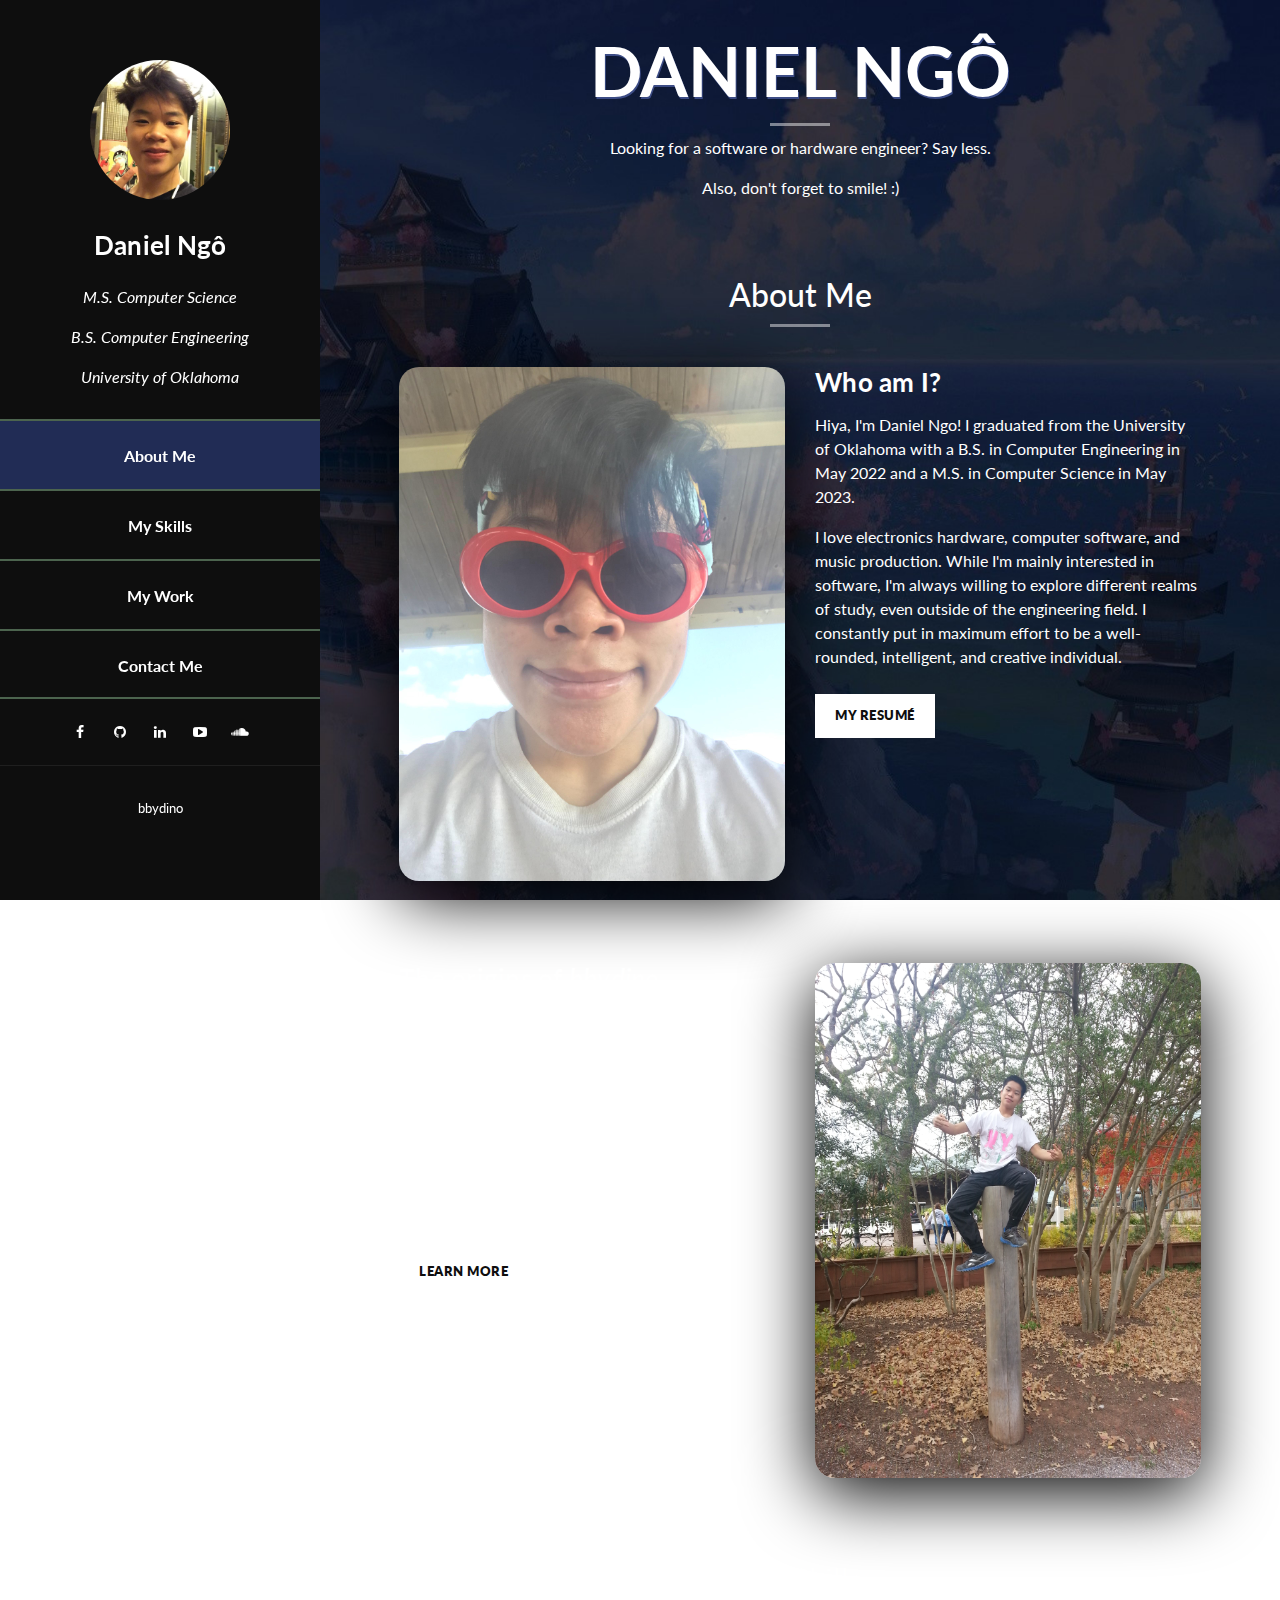
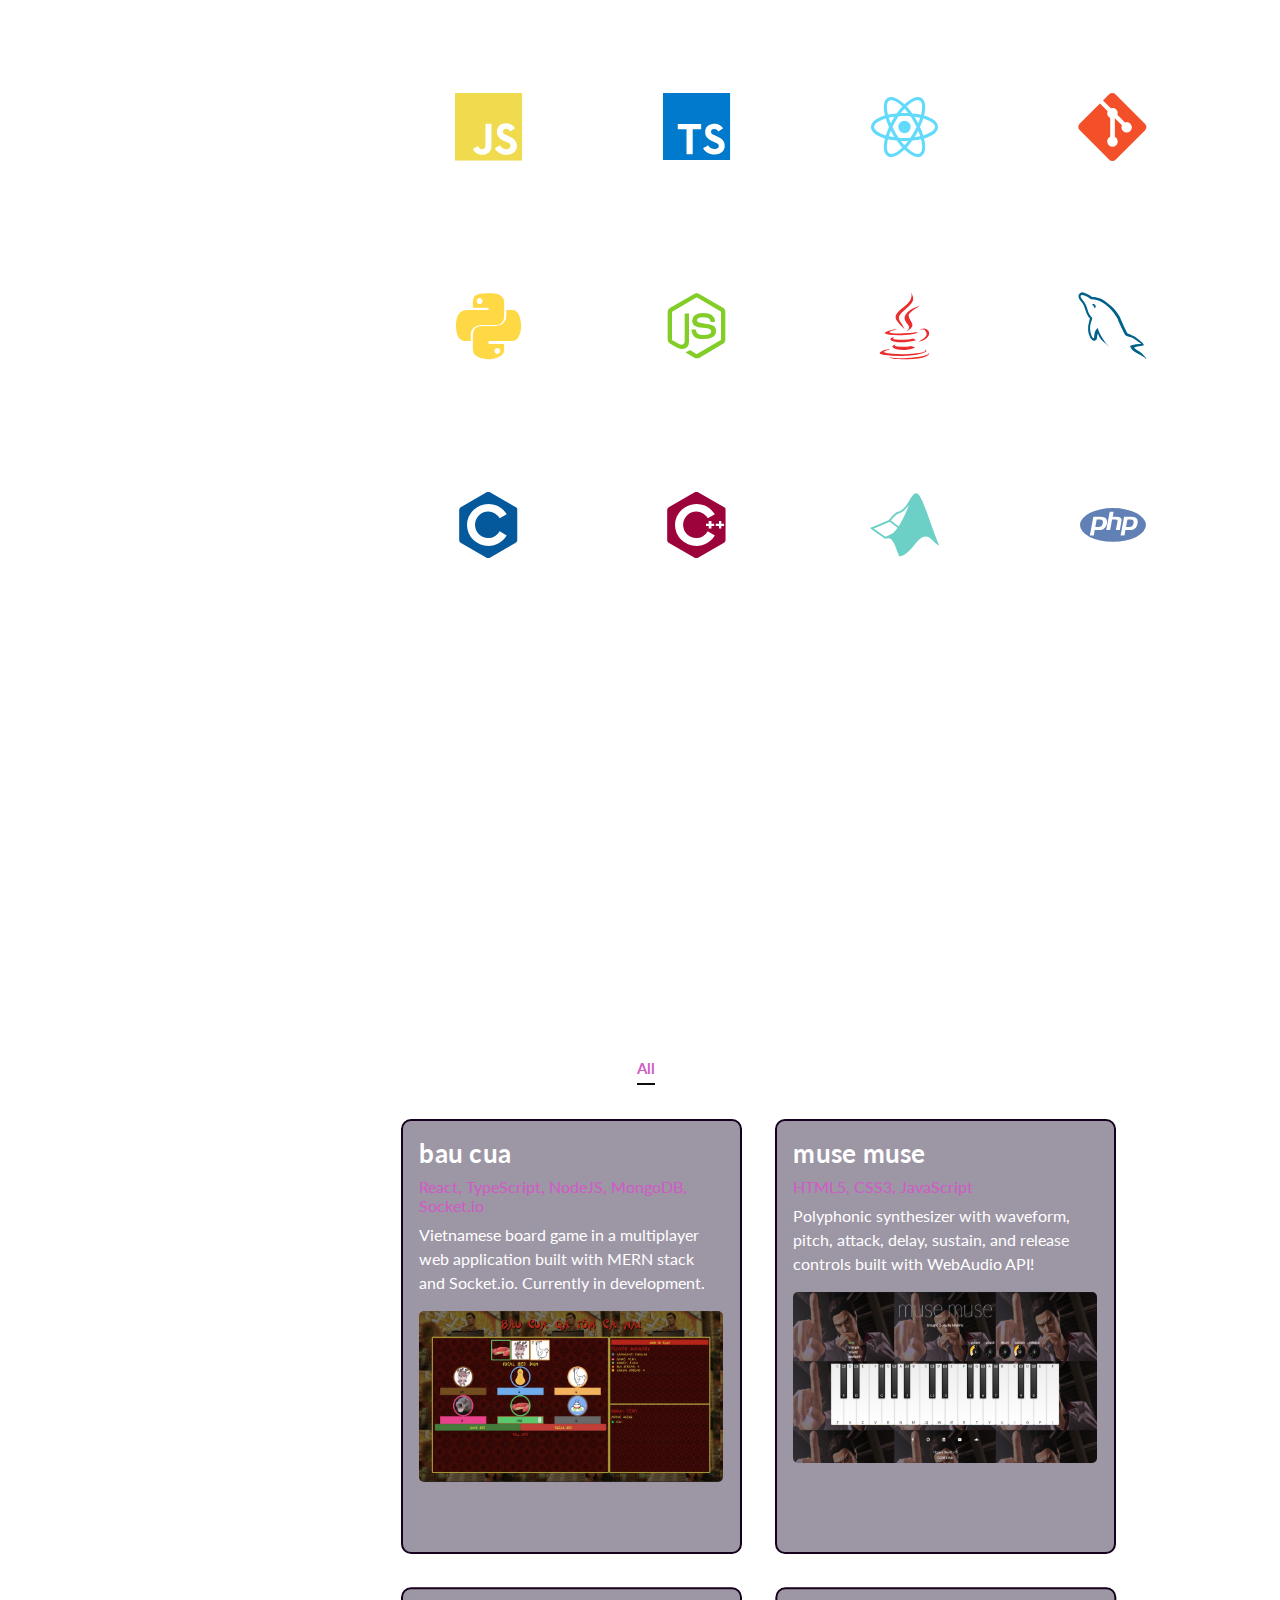
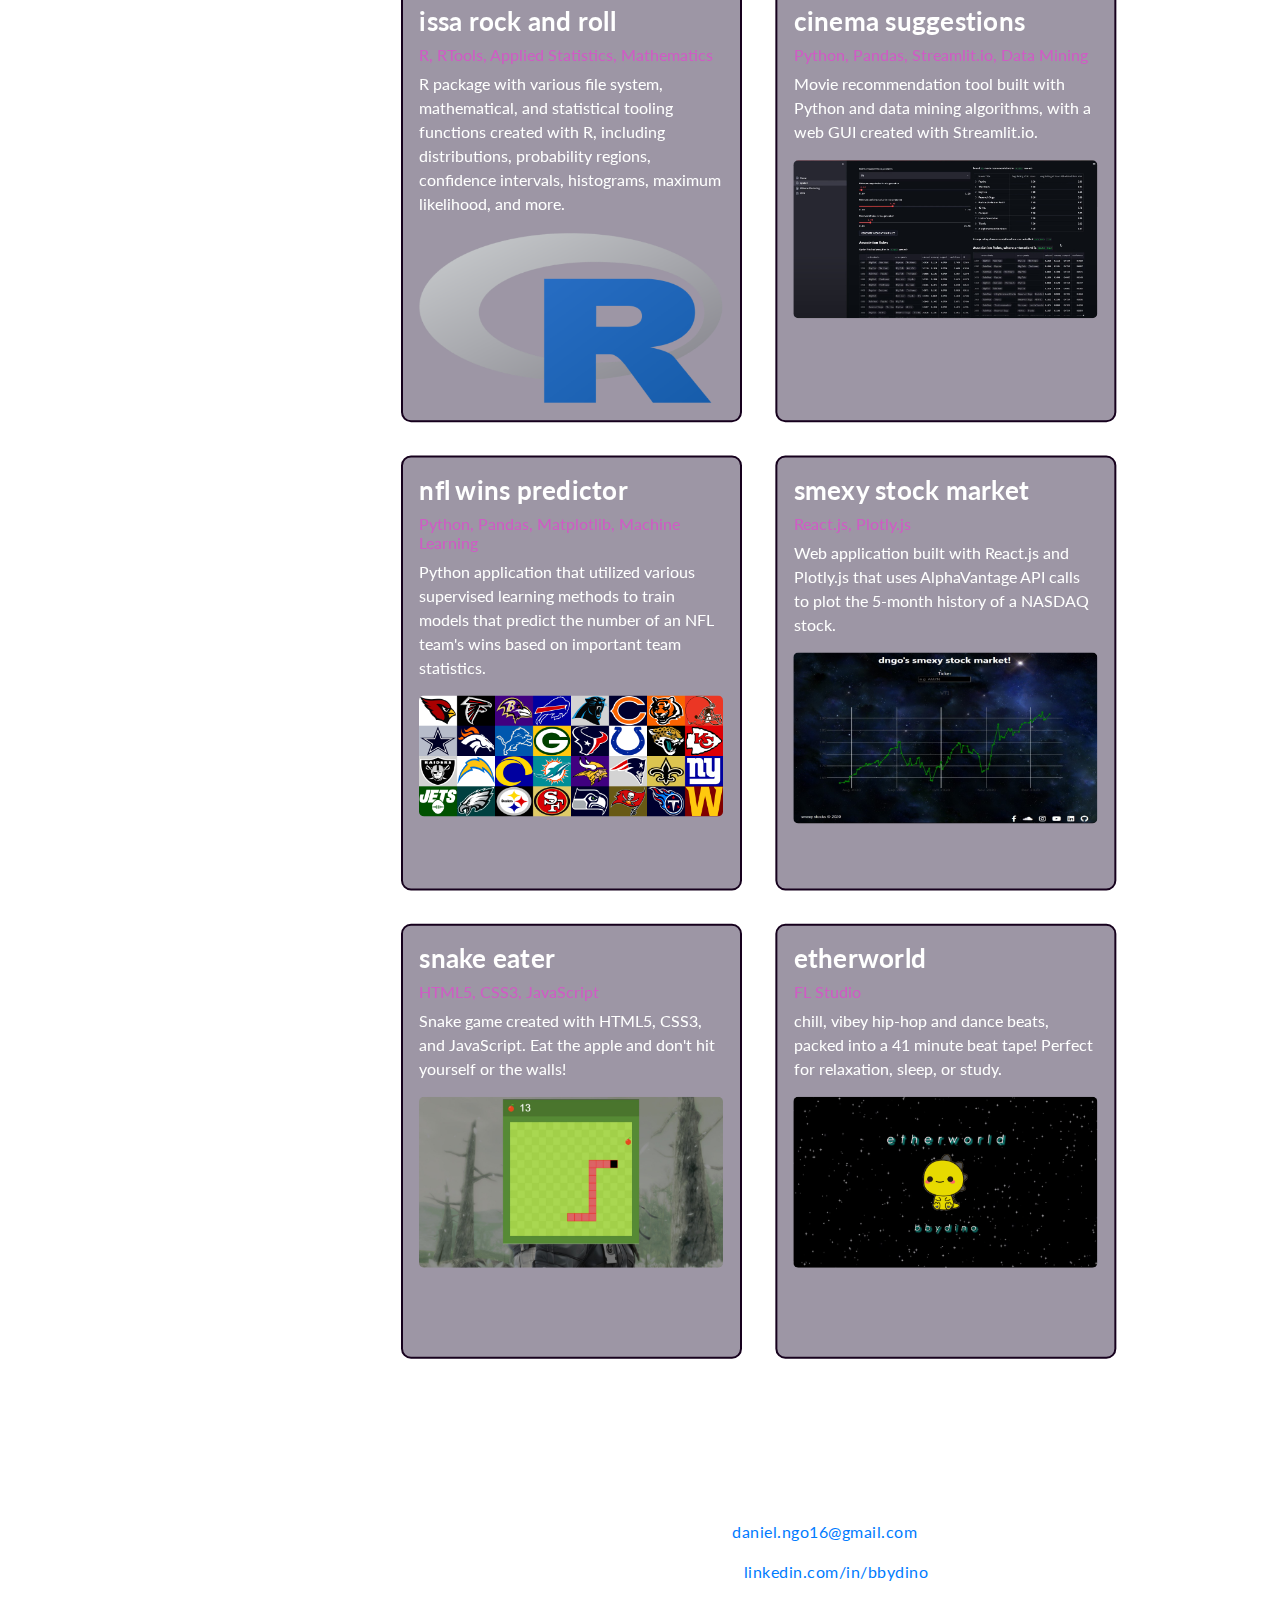
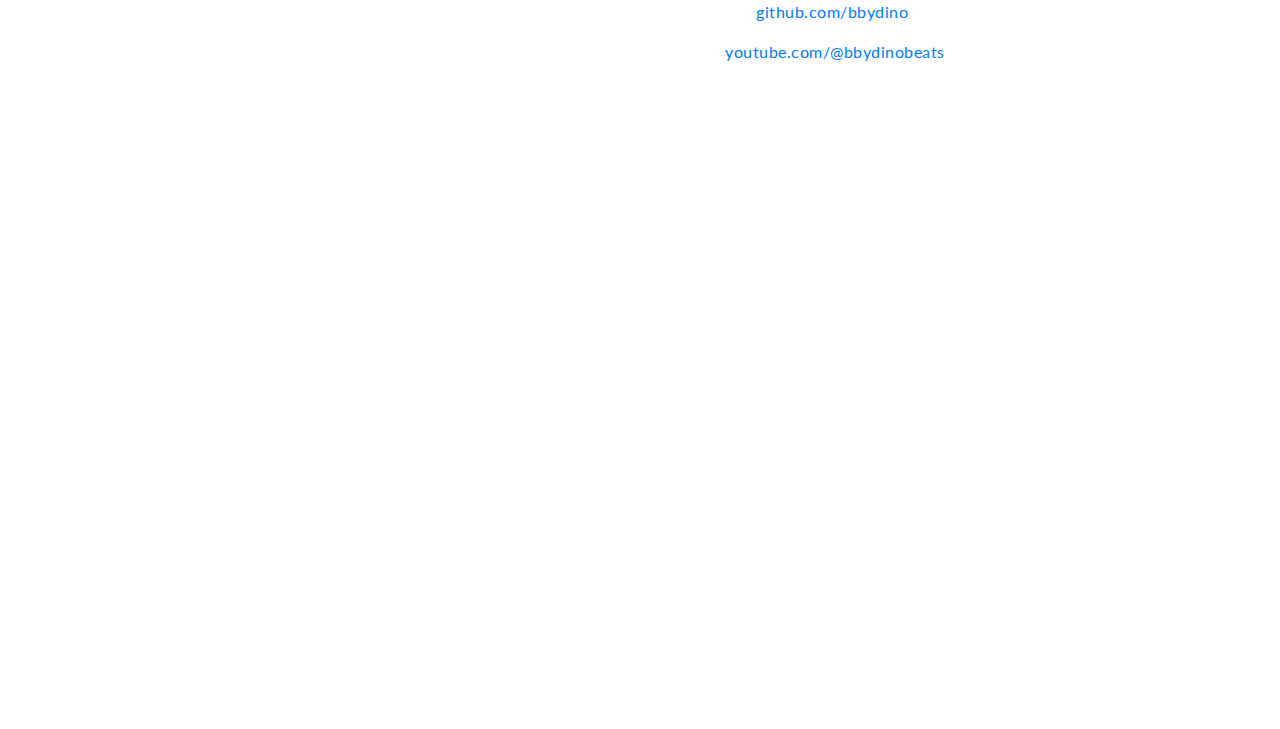
==== commit 8bf741ce: "update projects and links" ====
--- a/index.html
+++ b/index.html
@@ -85,7 +85,7 @@
                 </li>
                 <li>
                   <a
-                    href="https://www.youtube.com/channel/UCTwC-PFmfAUMYmHUl1r_cZw"
+                    href="https://www.youtube.com/@bbydinobeats"
                     target="_blank"
                   >
                     <i class="fa fa-fw fa-fv fa-youtube-play"></i>
@@ -311,23 +311,49 @@
                 <label>
                   <input
                     type="radio"
-                    data-type="software"
+                    data-type="fullstack"
                     name="isotope-filter"
                   />
-                  <span>software</span>
+                  <span>fullstack</span>
+                </label>
+                <label>
+                  <input
+                    type="radio"
+                    data-type="frontend"
+                    name="isotope-filter"
+                  />
+                  <span>frontend</span>
+                </label>
+                <label>
+                  <input
+                    type="radio"
+                    data-type="backend"
+                    name="isotope-filter"
+                  />
+                  <span>backend</span>
                 </label>
                 <label>
                   <input type="radio" data-type="music" name="isotope-filter" />
                   <span>music</span>
                 </label>
-                <label>
-                  <input type="radio" data-type="other" name="isotope-filter" />
-                  <span>other</span>
-                </label>
               </form>
               <div class="isotope-box">
+                <a href="https://github.com/bbydino/BAU-CUA" target="_blank">
+                  <div class="isotope-item" data-type="fullstack">
+                    <h4>bau cua</h4>
+                    <h6>React, TypeScript, NodeJS, MongoDB, Socket.io</h6>
+                    <p>
+                      Vietnamese board game in a multiplayer web application
+                      built with MERN stack and Socket.io. Currently in
+                      development.
+                    </p>
+                    <div>
+                      <img src="assets/images/bau-cua.jpg" alt="bau-cua" />
+                    </div>
+                  </div>
+                </a>
                 <a href="https://bbydino.github.io/muse-muse" target="_blank">
-                  <div class="isotope-item" data-type="software">
+                  <div class="isotope-item" data-type="frontend">
                     <h4>muse muse</h4>
                     <h6>HTML5, CSS3, JavaScript</h6>
                     <p>
@@ -337,6 +363,67 @@
                     </p>
                     <div>
                       <img src="assets/images/muse-muse.jpg" alt="muse-muse" />
+                    </div>
+                  </div>
+                </a>
+                <a
+                  href="https://github.com/bbydino/ISSA-ROCK-AND-ROLL"
+                  target="_blank"
+                >
+                  <div class="isotope-item" data-type="backend">
+                    <h4>issa rock and roll</h4>
+                    <h6>R, RTools, Applied Statistics, Mathematics</h6>
+                    <p>
+                      R package with various file system, mathematical, and
+                      statistical tooling functions created with R, including
+                      distributions, probability regions, confidence intervals,
+                      histograms, maximum likelihood, and more.
+                    </p>
+                    <div>
+                      <img
+                        src="assets/images/issa-rock-and-roll.png"
+                        alt="issa-rock-and-roll"
+                      />
+                    </div>
+                  </div>
+                </a>
+                <a
+                  href="https://github.com/JuneyBoy/Cinema-Suggestions"
+                  target="_blank"
+                >
+                  <div class="isotope-item" data-type="backend">
+                    <h4>cinema suggestions</h4>
+                    <h6>Python, Pandas, Streamlit.io, Data Mining</h6>
+                    <p>
+                      Movie recommendation tool built with Python and data
+                      mining algorithms, with a web GUI created with
+                      Streamlit.io.
+                    </p>
+                    <div>
+                      <img
+                        src="assets/images/cinema-suggestions.jpg"
+                        alt="cinema-suggestions"
+                      />
+                    </div>
+                  </div>
+                </a>
+                <a
+                  href="https://github.com/JuneyBoy/Football-SL-Project"
+                  target="_blank"
+                >
+                  <div class="isotope-item" data-type="backend">
+                    <h4>nfl wins predictor</h4>
+                    <h6>Python, Pandas, Matplotlib, Machine Learning</h6>
+                    <p>
+                      Python application that utilized various supervised
+                      learning methods to train models that predict the number
+                      of an NFL team's wins based on important team statistics.
+                    </p>
+                    <div>
+                      <img
+                        src="assets/images/nfl-wins-predictor.png"
+                        alt="nfl-wins-predictor"
+                      />
                     </div>
                   </div>
                 </a>
@@ -344,7 +431,7 @@
                   href="https://bbydino.github.io/smexy-stock-market/"
                   target="_blank"
                 >
-                  <div class="isotope-item" data-type="software">
+                  <div class="isotope-item" data-type="frontend">
                     <h4>smexy stock market</h4>
                     <h6>React.js, Plotly.js</h6>
                     <p>
@@ -361,7 +448,7 @@
                   </div>
                 </a>
                 <a href="https://bbydino.github.io/snakeEater/" target="_blank">
-                  <div class="isotope-item" data-type="software">
+                  <div class="isotope-item" data-type="frontend">
                     <h4>snake eater</h4>
                     <h6>HTML5, CSS3, JavaScript</h6>
                     <p>
@@ -424,6 +511,12 @@
                 GitHub:
                 <a href="https://github.com/bbydino" target="_blank">
                   github.com/bbydino
+                </a>
+              </p>
+              <p>
+                YouTube:
+                <a href="https://www.youtube.com/@bbydinobeats" target="_blank">
+                  youtube.com/@bbydinobeats
                 </a>
               </p>
             </span>
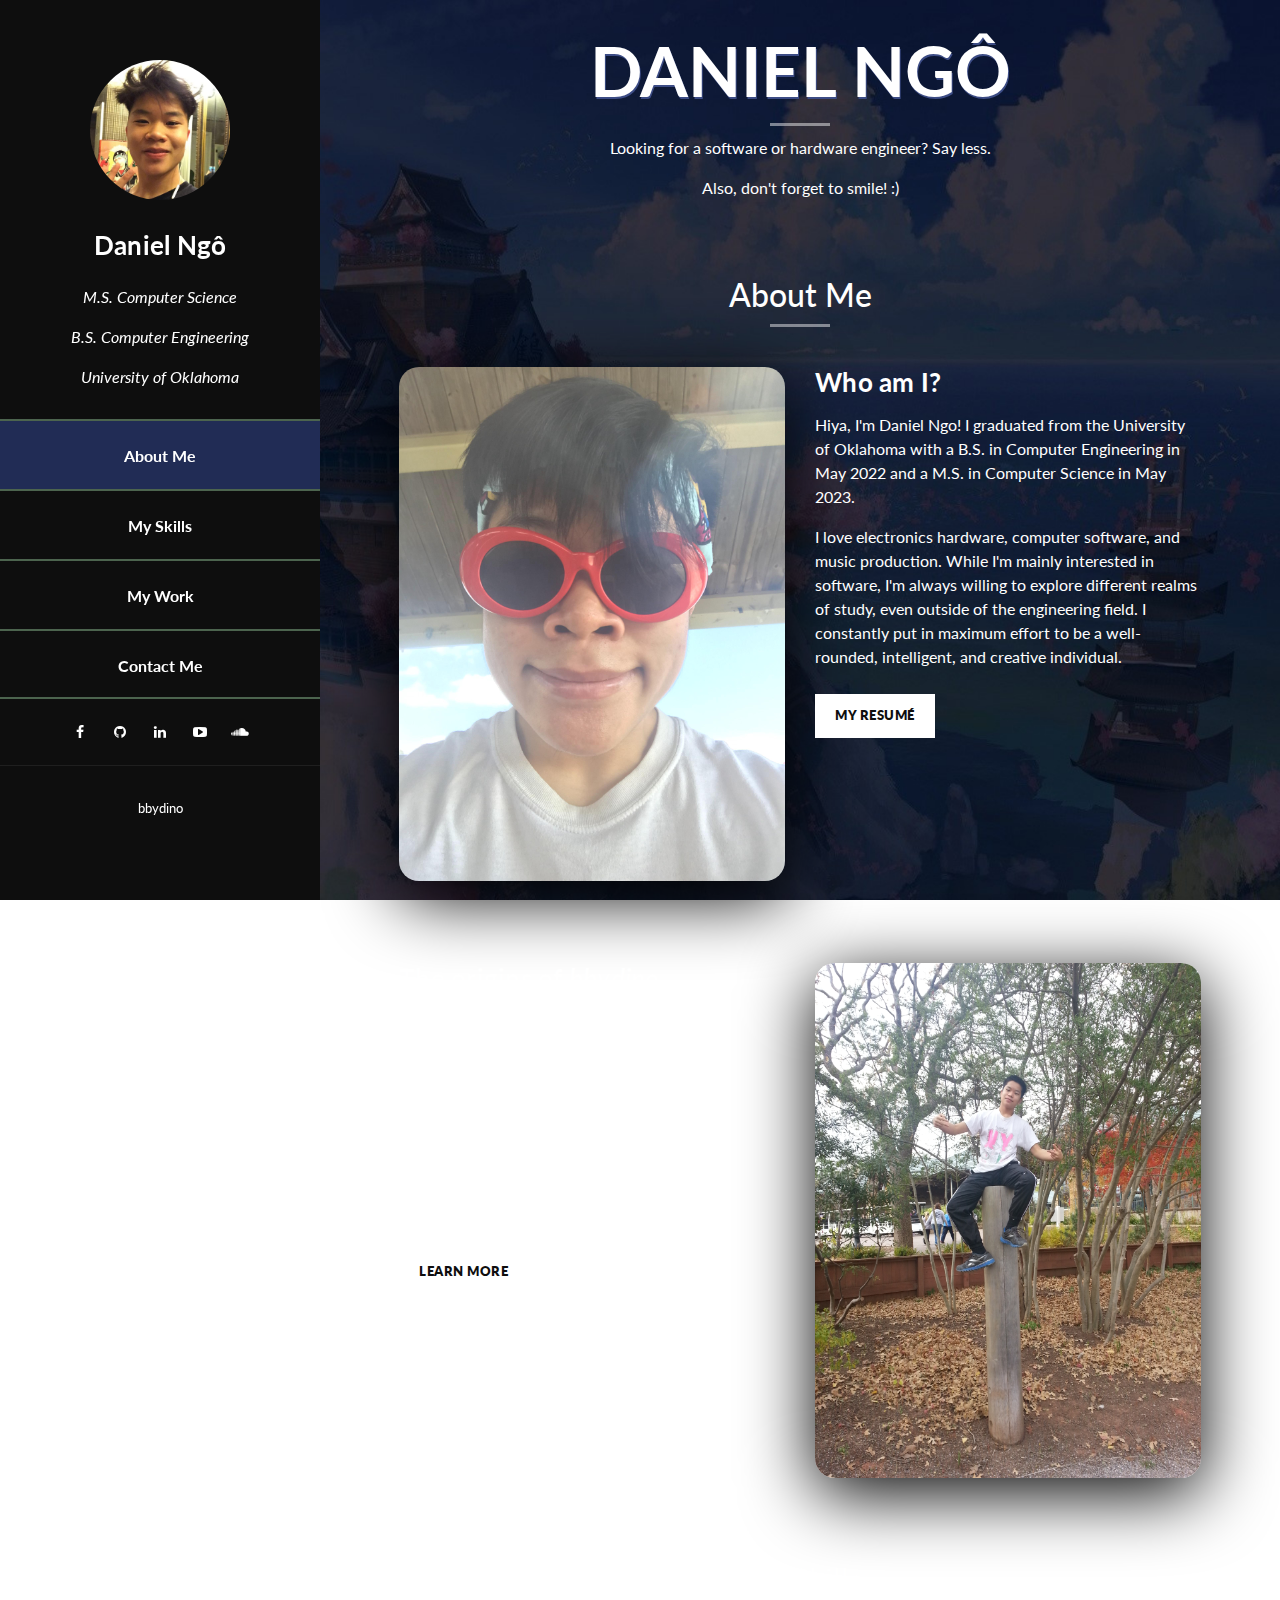
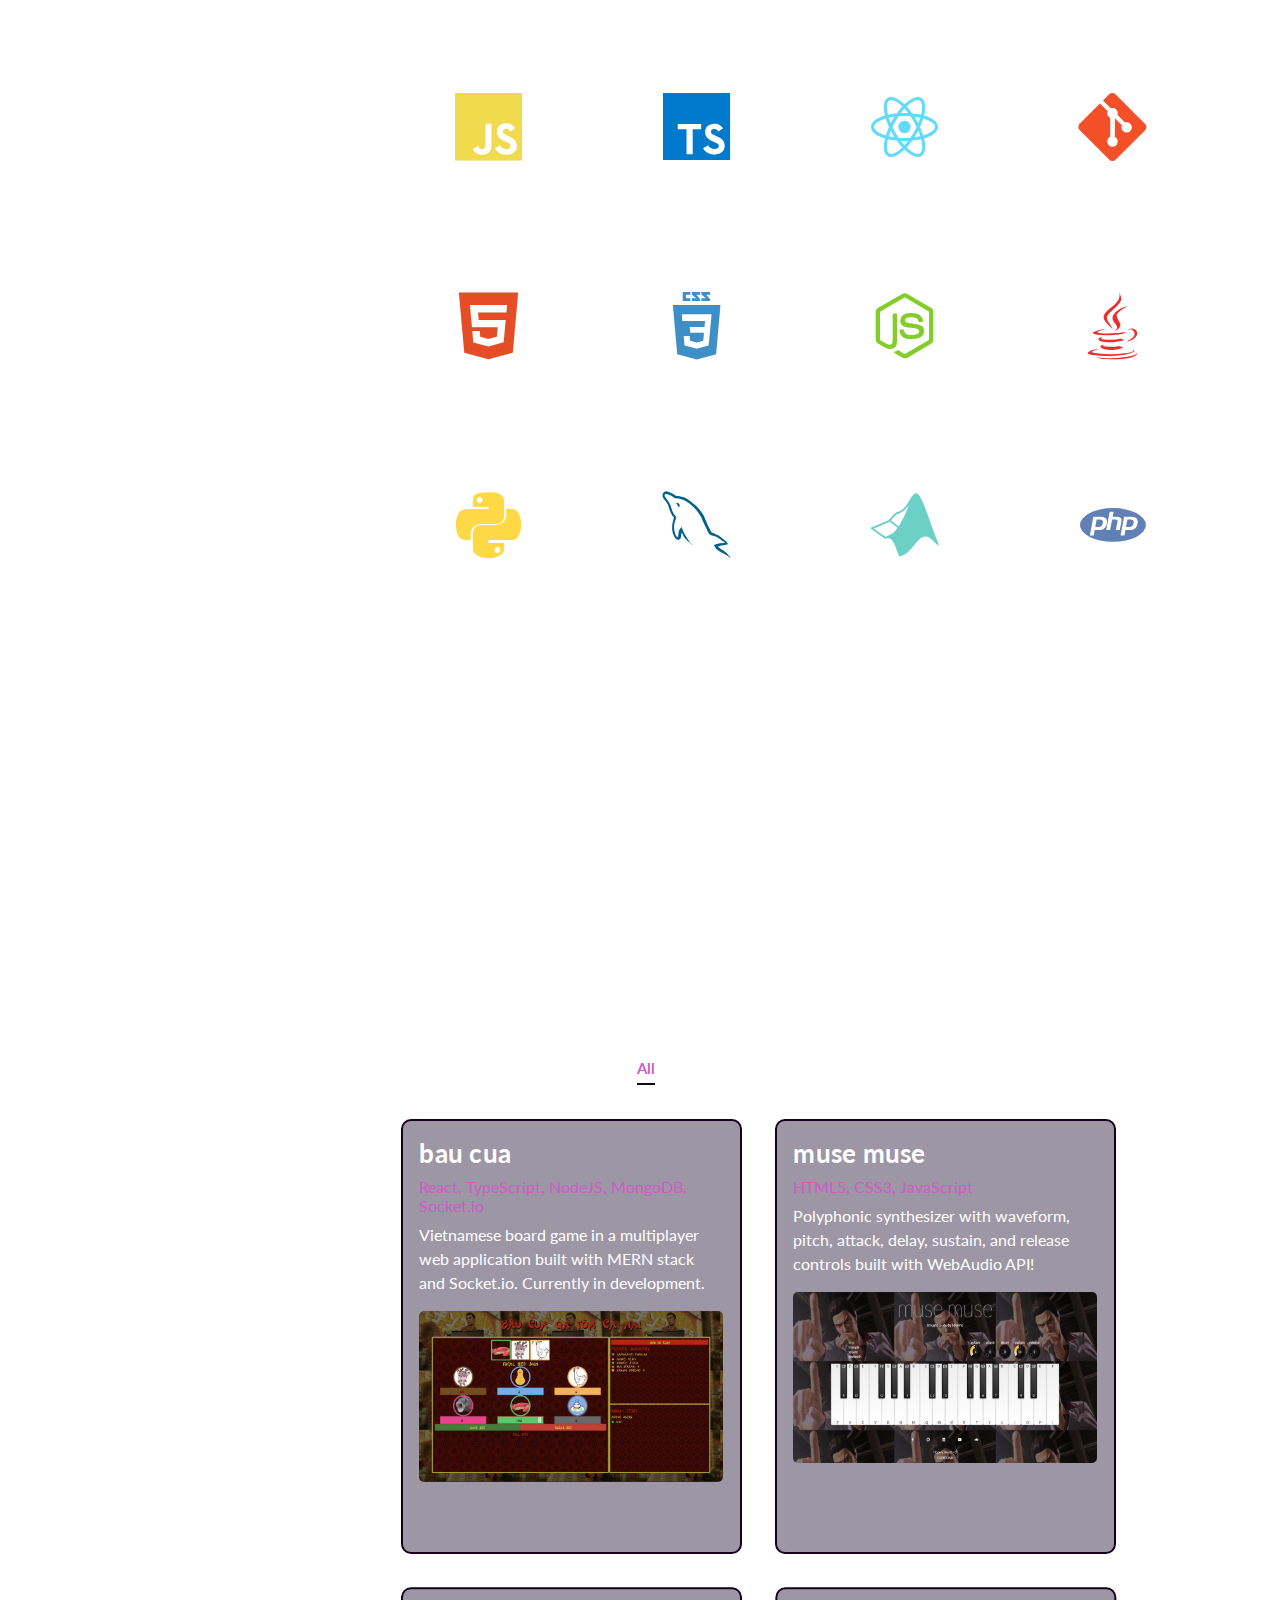
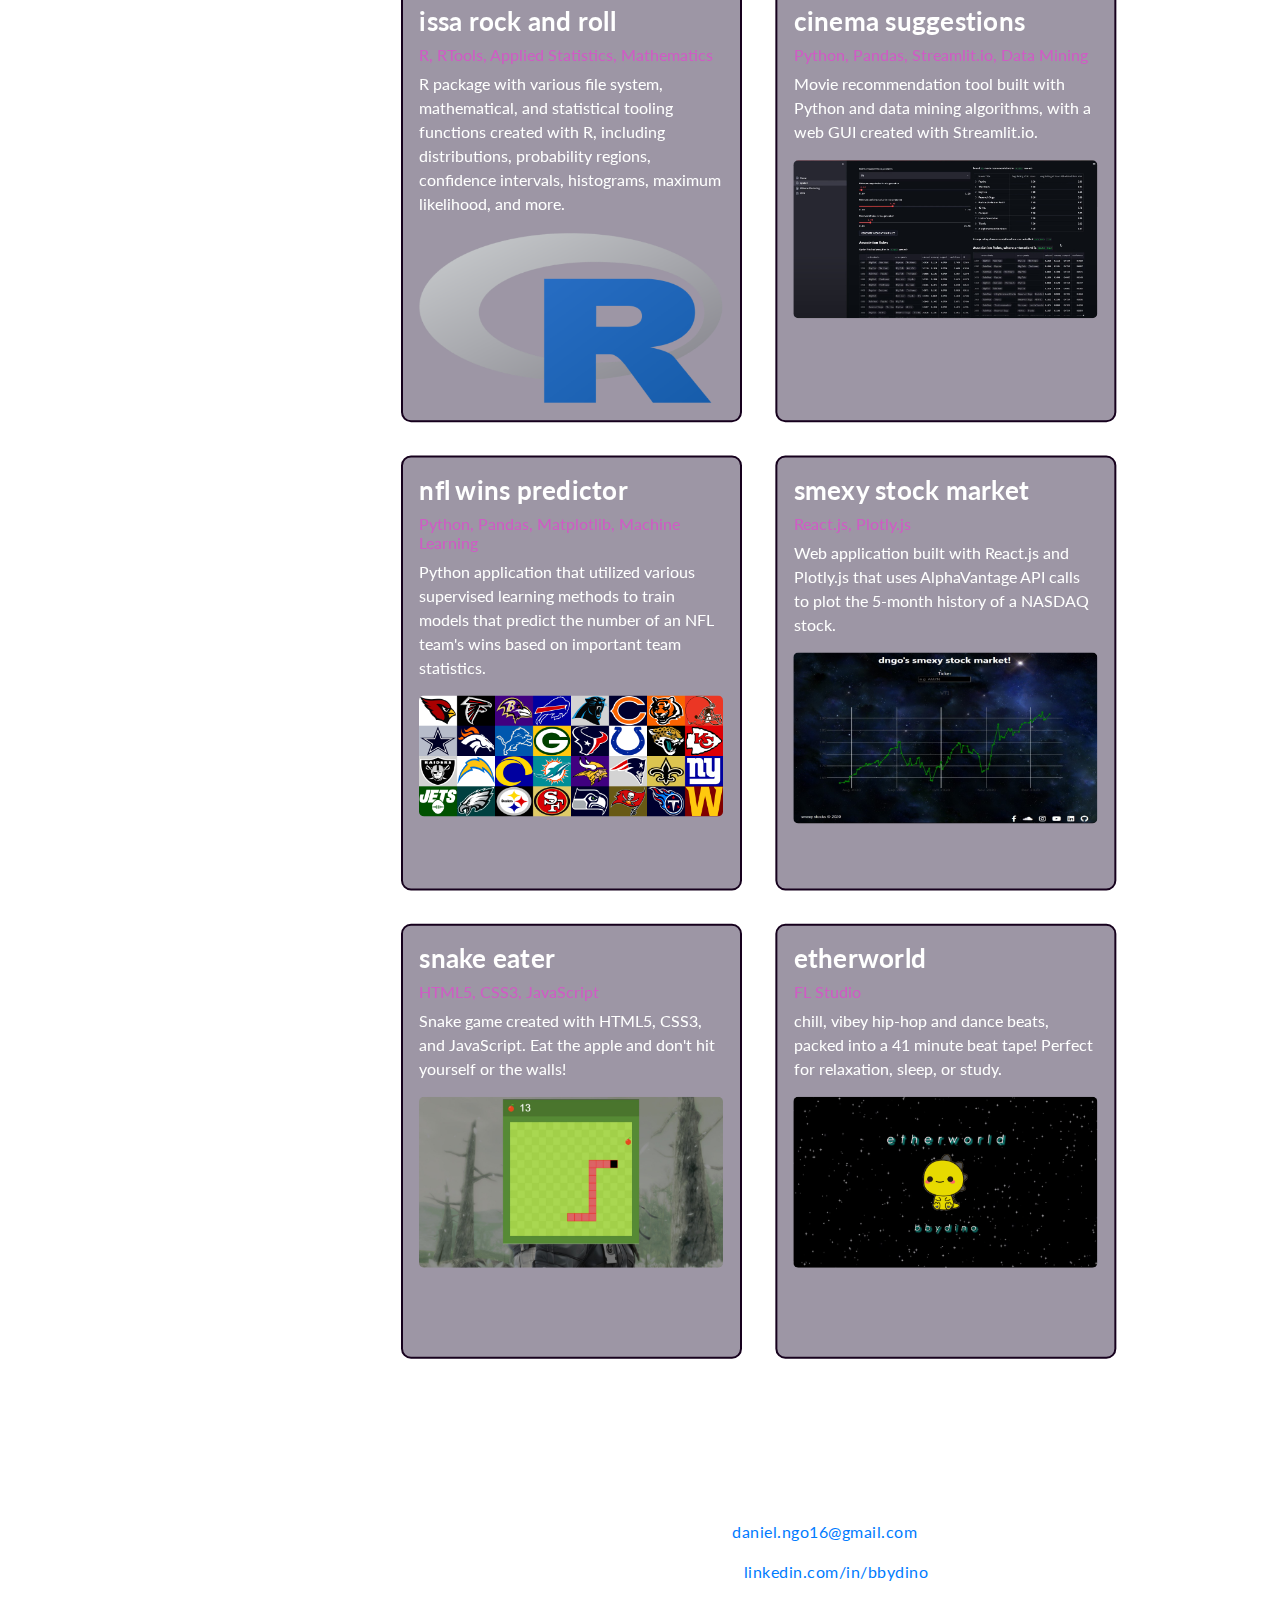
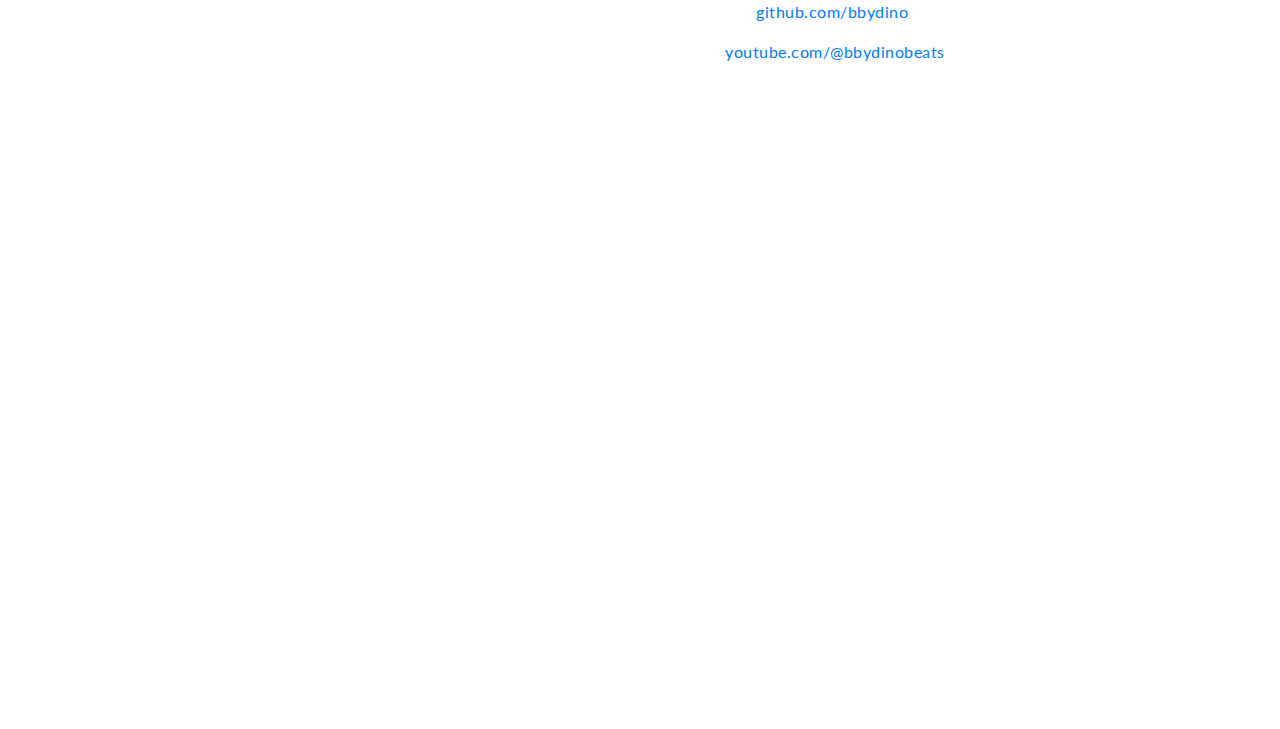
==== commit 87097630: "update skills" ====
--- a/index.html
+++ b/index.html
@@ -238,40 +238,40 @@
           <div class="row">
             <div class="col-md-3">
               <div class="skill-item">
+                <i class="devicon-html5-plain colored"></i>
+                <p>HTML5</p>
+              </div>
+            </div>
+            <div class="col-md-3">
+              <div class="skill-item">
+                <i class="devicon-css3-plain-wordmark colored"></i>
+                <p>CSS3</p>
+              </div>
+            </div>
+            <div class="col-md-3">
+              <div class="skill-item">
+                <i class="devicon-nodejs-plain colored"></i>
+                <p>NodeJS</p>
+              </div>
+            </div>
+            <div class="col-md-3">
+              <div class="skill-item">
+                <i class="devicon-java-plain colored"></i>
+                <p>Java</p>
+              </div>
+            </div>
+          </div>
+          <div class="row">
+            <div class="col-md-3">
+              <div class="skill-item">
                 <i class="devicon-python-plain colored"></i>
                 <p>Python</p>
               </div>
             </div>
             <div class="col-md-3">
               <div class="skill-item">
-                <i class="devicon-nodejs-plain colored"></i>
-                <p>NodeJS</p>
-              </div>
-            </div>
-            <div class="col-md-3">
-              <div class="skill-item">
-                <i class="devicon-java-plain colored"></i>
-                <p>Java</p>
-              </div>
-            </div>
-            <div class="col-md-3">
-              <div class="skill-item">
                 <i class="devicon-mysql-plain colored"></i>
                 <p>MySQL</p>
-              </div>
-            </div>
-          </div>
-          <div class="row">
-            <div class="col-md-3">
-              <div class="skill-item">
-                <i class="devicon-c-plain colored"></i>
-                <p>C</p>
-              </div>
-            </div>
-            <div class="col-md-3">
-              <div class="skill-item">
-                <i class="devicon-cplusplus-plain-wordmark colored"></i>
-                <p>C++</p>
               </div>
             </div>
             <div class="col-md-3">
